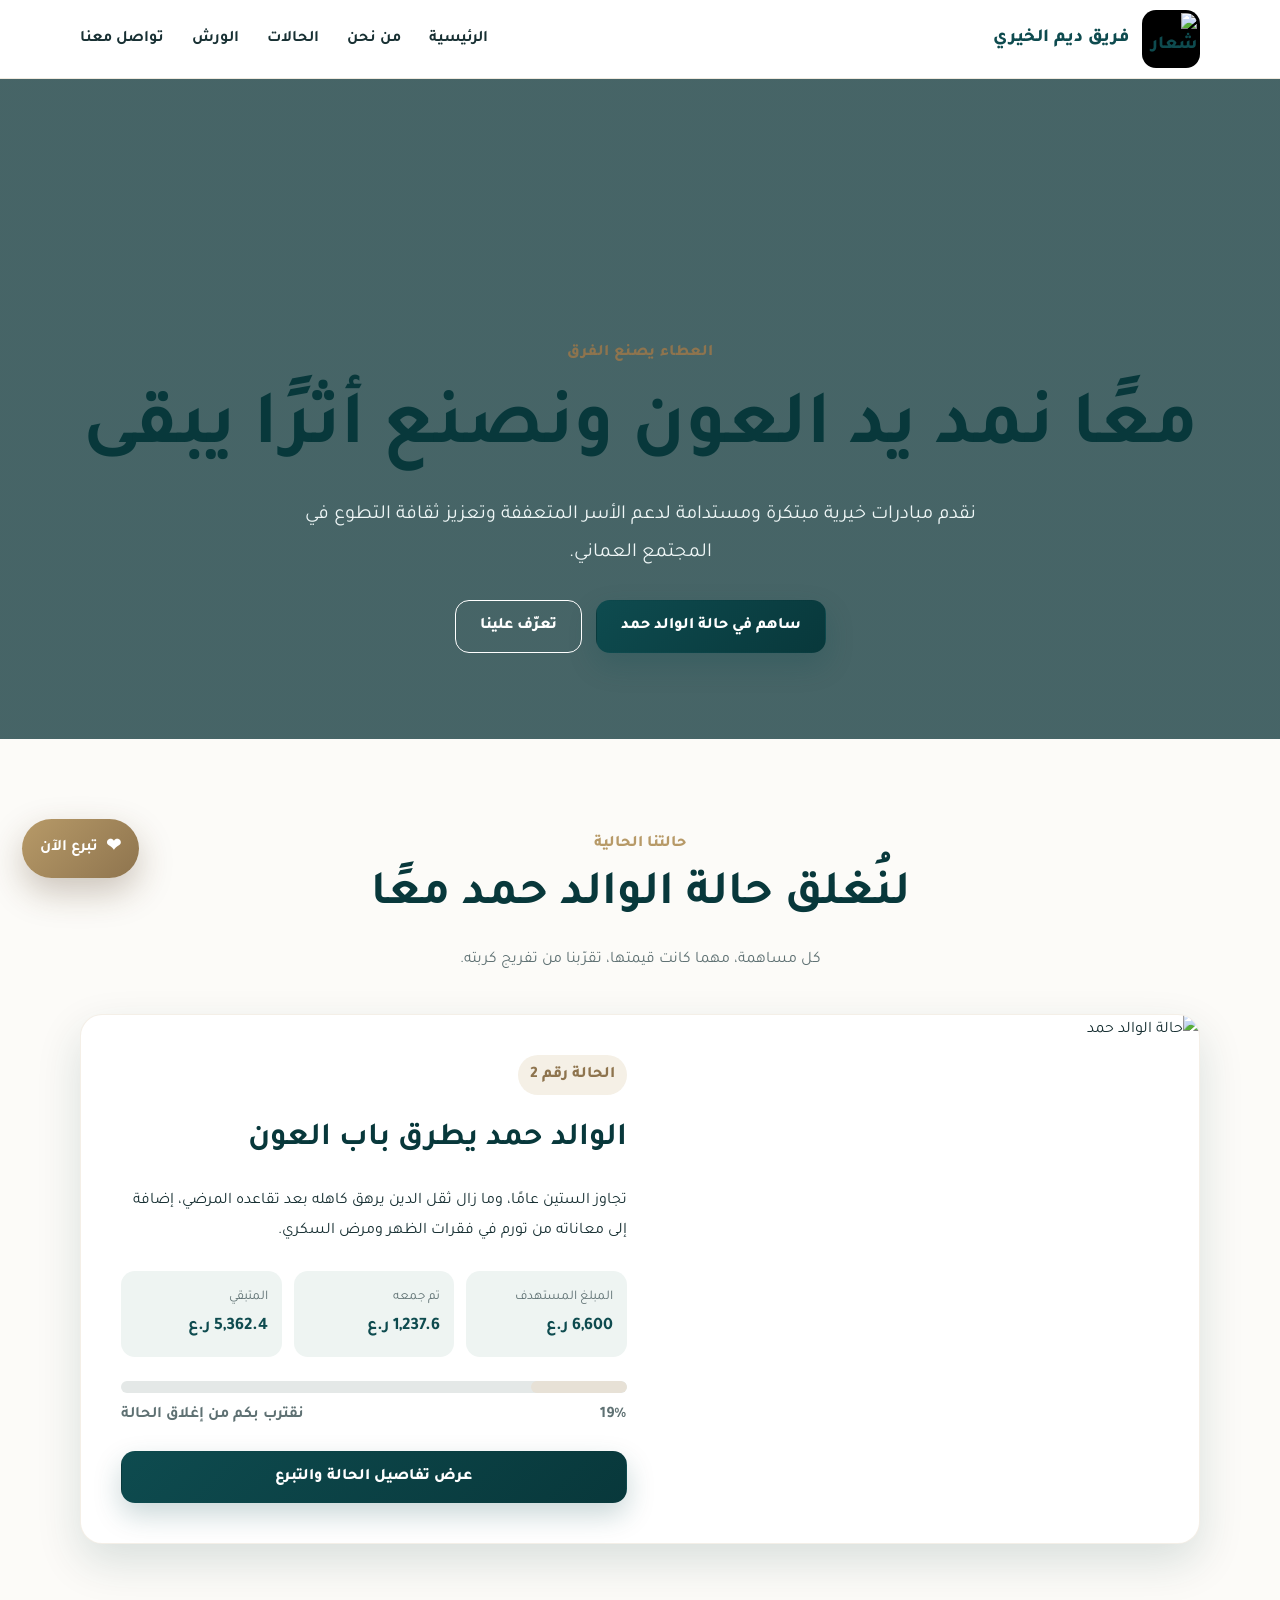
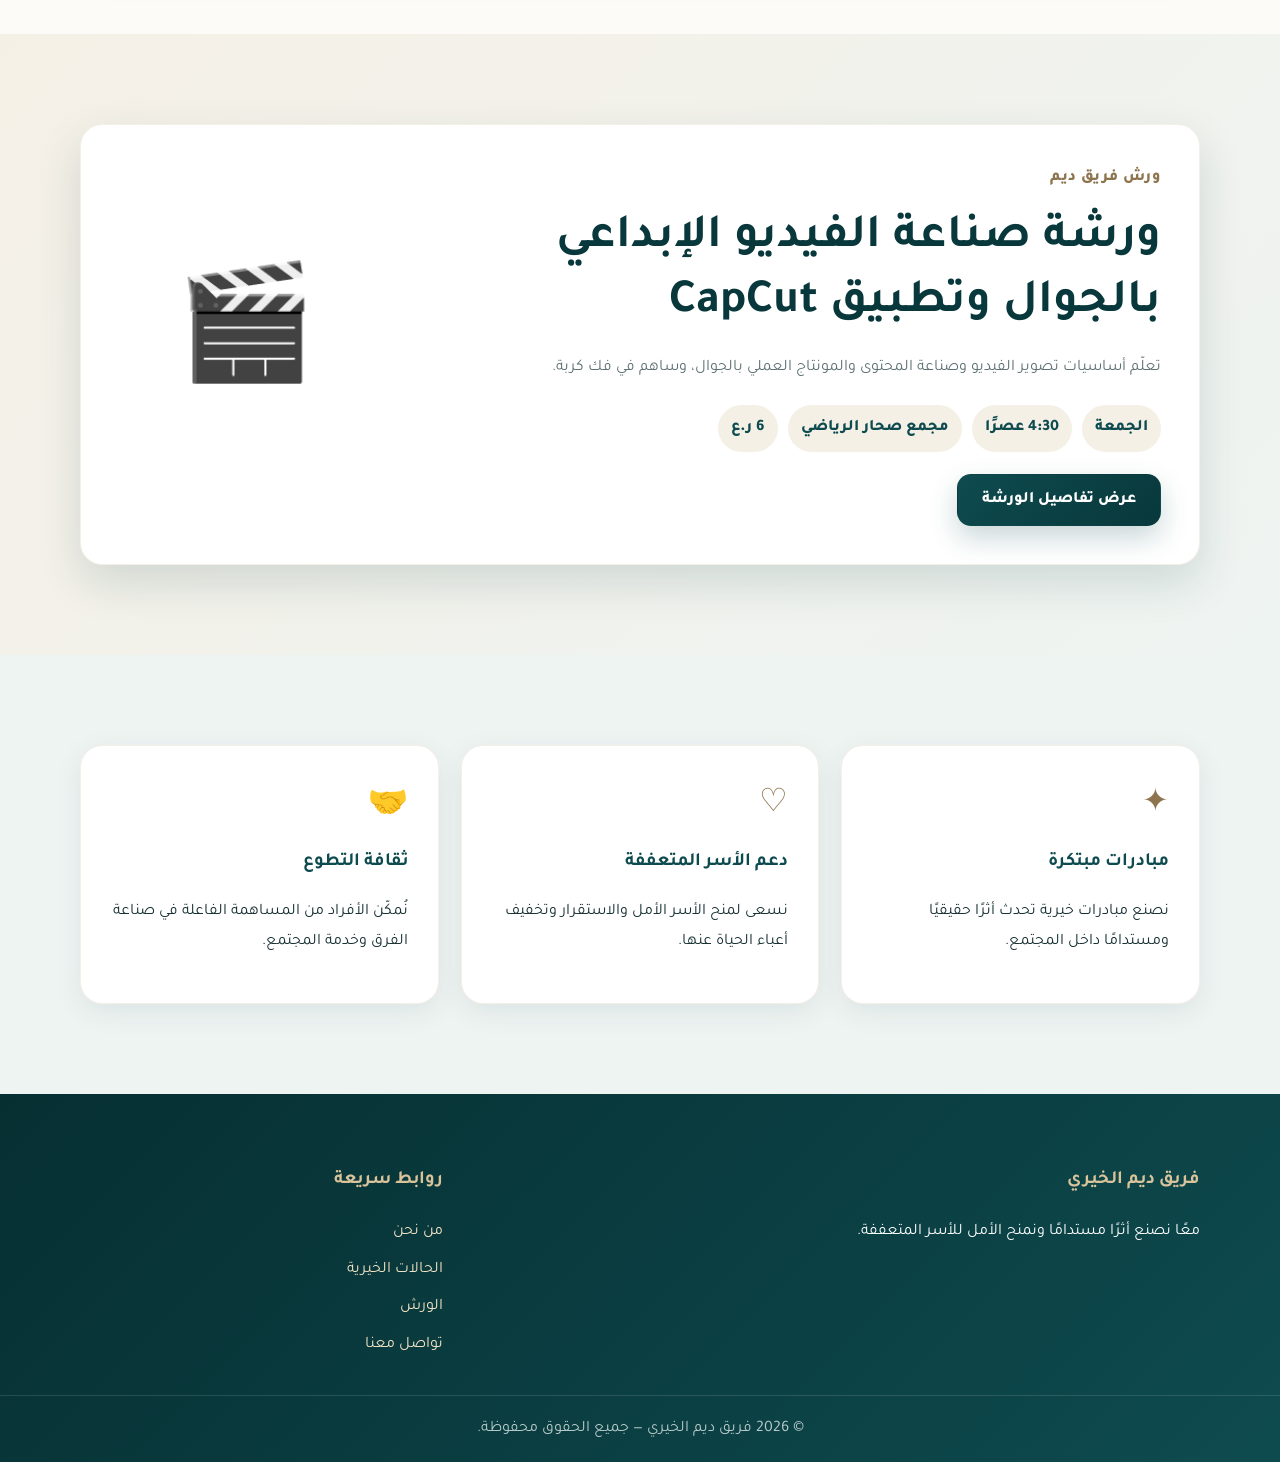
==== index.html @ 93487f6f "Add files via upload" ====
<!DOCTYPE html>
<html lang="ar" dir="rtl">
<head>
  <title>فريق ديم الخيري | الرئيسية</title>

<meta charset="UTF-8">
<meta name="viewport" content="width=device-width, initial-scale=1.0, viewport-fit=cover">
<meta name="description" content="الموقع الرسمي لفريق ديم الخيري">
<link rel="preconnect" href="https://fonts.googleapis.com">
<link rel="preconnect" href="https://fonts.gstatic.com" crossorigin>
<link href="https://fonts.googleapis.com/css2?family=Tajawal:wght@400;500;700;800&display=swap" rel="stylesheet">
<link rel="stylesheet" href="style.css">

</head>
<body>

<header class="site-header">
  <div class="container nav-wrap">
    <a class="brand" href="index.html" aria-label="الصفحة الرئيسية">
      <img src="images/logo.png" alt="شعار فريق ديم الخيري">
      <span>فريق ديم الخيري</span>
    </a>
    <button class="menu-toggle" aria-label="فتح القائمة" aria-expanded="false">☰</button>
    <nav class="main-nav">
      <a href="index.html">الرئيسية</a>
      <a href="about.html">من نحن</a>
      <a href="cases.html">الحالات</a>
      <a href="workshops.html">الورش</a>
      <a href="contact.html">تواصل معنا</a>
    </nav>
  </div>
</header>

<main>
  <section class="hero">
    <div class="hero-overlay"></div>
    <div class="container hero-content">
      <span class="eyebrow">العطاء يصنع الفرق</span>
      <h1>معًا نمد يد العون ونصنع أثرًا يبقى</h1>
      <p>نقدم مبادرات خيرية مبتكرة ومستدامة لدعم الأسر المتعففة وتعزيز ثقافة التطوع في المجتمع العماني.</p>
      <div class="hero-actions">
        <a class="btn btn-primary" href="cases.html">ساهم في حالة الوالد حمد</a>
        <a class="btn btn-outline" href="about.html">تعرّف علينا</a>
      </div>
    </div>
  </section>

  <section class="section">
    <div class="container">
      <div class="section-heading">
        <span>حالتنا الحالية</span>
        <h2>لنُغلق حالة الوالد حمد معًا</h2>
        <p>كل مساهمة، مهما كانت قيمتها، تقرّبنا من تفريج كربته.</p>
      </div>

      <article class="featured-case">
        <div class="case-image">
          <img src="images/hamad-case.jpeg" alt="حالة الوالد حمد">
        </div>
        <div class="case-content">
          <span class="case-number">الحالة رقم 2</span>
          <h3>الوالد حمد يطرق باب العون</h3>
          <p>تجاوز الستين عامًا، وما زال ثقل الدين يرهق كاهله بعد تقاعده المرضي، إضافة إلى معاناته من تورم في فقرات الظهر ومرض السكري.</p>

          <div class="amount-row">
            <div><small>المبلغ المستهدف</small><strong>6,600 ر.ع</strong></div>
            <div><small>تم جمعه</small><strong>1,237.6 ر.ع</strong></div>
            <div><small>المتبقي</small><strong>5,362.4 ر.ع</strong></div>
          </div>

          <div class="progress" aria-label="نسبة جمع التبرعات 19%">
            <div class="progress-bar" style="width:19%"></div>
          </div>
          <div class="progress-label"><span>19%</span><span>نقترب بكم من إغلاق الحالة</span></div>

          <a class="btn btn-primary btn-block" href="cases.html">عرض تفاصيل الحالة والتبرع</a>
        </div>
      </article>
    </div>
  </section>


  <section class="section workshop-highlight">
    <div class="container workshop-banner">
      <div class="workshop-copy">
        <span class="section-tag">ورش فريق ديم</span>
        <h2>ورشة صناعة الفيديو الإبداعي بالجوال وتطبيق CapCut</h2>
        <p>تعلّم أساسيات تصوير الفيديو وصناعة المحتوى والمونتاج العملي بالجوال، وساهم في فك كربة.</p>
        <div class="workshop-meta">
          <span>الجمعة</span>
          <span>4:30 عصرًا</span>
          <span>مجمع صحار الرياضي</span>
          <span>6 ر.ع</span>
        </div>
        <a class="btn btn-primary" href="workshops.html">عرض تفاصيل الورشة</a>
      </div>
      <div class="workshop-visual" aria-hidden="true">🎬</div>
    </div>
  </section>

  <section class="section soft-bg">
    <div class="container cards-grid">
      <div class="info-card">
        <span class="icon">✦</span>
        <h3>مبادرات مبتكرة</h3>
        <p>نصنع مبادرات خيرية تحدث أثرًا حقيقيًا ومستدامًا داخل المجتمع.</p>
      </div>
      <div class="info-card">
        <span class="icon">♡</span>
        <h3>دعم الأسر المتعففة</h3>
        <p>نسعى لمنح الأسر الأمل والاستقرار وتخفيف أعباء الحياة عنها.</p>
      </div>
      <div class="info-card">
        <span class="icon">🤝</span>
        <h3>ثقافة التطوع</h3>
        <p>نُمكّن الأفراد من المساهمة الفاعلة في صناعة الفرق وخدمة المجتمع.</p>
      </div>
    </div>
  </section>
</main>

<footer class="site-footer">
  <div class="container footer-grid">
    <div>
      <h3>فريق ديم الخيري</h3>
      <p>معًا نصنع أثرًا مستدامًا ونمنح الأمل للأسر المتعففة.</p>
    </div>
    <div>
      <h3>روابط سريعة</h3>
      <a href="about.html">من نحن</a>
      <a href="cases.html">الحالات الخيرية</a>
      <a href="workshops.html">الورش</a>
      <a href="contact.html">تواصل معنا</a>
    </div>
  </div>
  <p class="copyright">© <span id="year"></span> فريق ديم الخيري — جميع الحقوق محفوظة.</p>
</footer>
<script src="script.js"></script>


<a class="floating-donate" href="https://api.daralatta.org/projects/wtx20zhuc61g7k7p7w4qev3d/share" target="_blank" rel="noopener noreferrer" aria-label="تبرع الآن">
  <span>❤</span>
  <strong>تبرع الآن</strong>
</a>

</body>
</html>
---- style.css ----
:root{
  --primary:#0E4B4F;
  --primary-dark:#08383B;
  --gold:#B79A68;
  --gold-dark:#8E744E;
  --cream:#F5F0E6;
  --soft:#EEF4F2;
  --text:#183033;
  --muted:#5F7173;
  --white:#ffffff;
  --shadow:0 18px 45px rgba(8,56,59,.14);
  --radius:22px;
}
*{box-sizing:border-box}
html{scroll-behavior:smooth}
body{
  margin:0;
  font-family:"Tajawal",sans-serif;
  background:var(--white);
  color:var(--text);
  line-height:1.9;
}
img{max-width:100%;display:block}
a{text-decoration:none;color:inherit}
.container{width:min(1120px,92%);margin:auto}
.site-header{
  position:sticky;top:0;z-index:50;
  background:rgba(255,255,255,.96);
  backdrop-filter:blur(12px);
  border-bottom:1px solid rgba(13,77,82,.08);
}
.nav-wrap{min-height:78px;display:flex;align-items:center;justify-content:space-between;gap:24px}
.brand{display:flex;align-items:center;gap:12px;font-weight:800;color:var(--primary);font-size:1.15rem}
.brand img{width:58px;height:58px;object-fit:contain;background:#000;border-radius:10px}
.main-nav{display:flex;gap:28px;align-items:center}
.main-nav a{font-weight:700;position:relative}
.main-nav a:after{content:"";position:absolute;right:0;bottom:-8px;width:0;height:2px;background:var(--gold);transition:.25s}
.main-nav a:hover:after{width:100%}
.menu-toggle{display:none;border:0;background:none;font-size:1.7rem;color:var(--primary)}
.hero{
  min-height:660px;
  display:grid;place-items:center;
  position:relative;
  background:
    linear-gradient(rgba(7,48,52,.74),rgba(7,48,52,.74)),
    url("images/hamad-case.jpeg") center/cover;
  color:white;
}
.hero-content{position:relative;z-index:2;max-width:780px;text-align:center}
.eyebrow,.section-tag{
  display:inline-block;
  color:var(--gold);
  font-weight:800;
  letter-spacing:.4px;
  margin-bottom:8px
}
.hero h1,.page-hero h1{font-size:clamp(2.2rem,6vw,4.8rem);line-height:1.25;margin:8px 0 16px}
.hero p{font-size:1.25rem;max-width:720px;margin:0 auto 28px;color:#eef6f6}
.hero-actions{display:flex;justify-content:center;gap:14px;flex-wrap:wrap}
.btn{
  display:inline-flex;align-items:center;justify-content:center;
  min-height:52px;padding:10px 24px;border-radius:14px;
  font-weight:800;transition:.25s;border:1px solid transparent
}
.btn-primary{background:var(--gold);color:white}
.btn-primary:hover{transform:translateY(-2px);filter:brightness(.96)}
.btn-outline{border-color:white;color:white}
.btn-outline:hover{background:white;color:var(--primary)}
.btn-block{width:100%}
.section{padding:90px 0}
.soft-bg{background:var(--soft)}
.section-heading{text-align:center;max-width:720px;margin:0 auto 38px}
.section-heading span{color:var(--gold);font-weight:800}
.section-heading h2,.text-panel h2{font-size:clamp(1.8rem,4vw,3rem);line-height:1.35;margin:5px 0 12px;color:var(--primary)}
.section-heading p,.text-panel p{color:var(--muted)}
.featured-case{
  display:grid;grid-template-columns:1fr 1.1fr;
  border-radius:var(--radius);overflow:hidden;background:white;box-shadow:var(--shadow)
}
.case-image img{width:100%;height:100%;object-fit:cover}
.case-content{padding:40px}
.case-number{display:inline-block;background:var(--cream);color:var(--gold);padding:5px 12px;border-radius:999px;font-weight:800}
.case-content h3,.case-story h2{font-size:2rem;color:var(--primary);margin:14px 0 8px}
.amount-row{display:grid;grid-template-columns:repeat(3,1fr);gap:12px;margin:24px 0}
.amount-row div{background:var(--soft);padding:14px;border-radius:14px}
.amount-row small{display:block;color:var(--muted)}
.amount-row strong{display:block;color:var(--primary);font-size:1.1rem}
.progress{height:12px;background:#e4e8e7;border-radius:999px;overflow:hidden}
.progress.large{height:16px;margin-top:20px}
.progress-bar{height:100%;background:linear-gradient(90deg,var(--gold),#c4a87d);border-radius:999px}
.progress-label{display:flex;justify-content:space-between;color:var(--muted);font-weight:700;margin:7px 0 20px}
.cards-grid{display:grid;grid-template-columns:repeat(3,1fr);gap:22px}
.info-card,.contact-card{
  background:white;border-radius:var(--radius);padding:30px;box-shadow:0 8px 28px rgba(10,54,58,.08)
}
.info-card .icon,.contact-card>span{font-size:2rem}
.info-card h3,.contact-card h3{color:var(--primary);margin:8px 0}
.page-hero{
  background:linear-gradient(135deg,var(--primary),var(--primary-dark));
  color:white;text-align:center;padding:95px 0
}
.page-hero p{max-width:700px;margin:auto;color:#dcebea}
.two-columns{display:grid;grid-template-columns:1fr 1fr;gap:50px;align-items:center}
.reverse .text-panel{order:2}
.reverse .visual-panel{order:1}
.visual-panel img{border-radius:var(--radius);box-shadow:var(--shadow)}
.case-details{display:grid;grid-template-columns:1.45fr .8fr;gap:34px;align-items:start}
.case-story,.donation-card{background:white;border-radius:var(--radius);padding:34px;box-shadow:var(--shadow)}
.case-story p{color:var(--muted);font-size:1.08rem}
blockquote{margin:26px 0 0;padding:18px 22px;border-right:4px solid var(--gold);background:var(--cream);font-weight:800;color:var(--primary)}
.donation-card{position:sticky;top:105px}
.donation-card h3{margin-top:0;color:var(--primary);font-size:1.5rem}
.donation-stat{display:flex;justify-content:space-between;gap:15px;padding:12px 0;border-bottom:1px solid #edf0ef}
.donation-stat span{color:var(--muted)}
.donation-stat strong{color:var(--primary)}
.note{font-size:.85rem;color:var(--muted);line-height:1.6}
.contact-grid{display:grid;grid-template-columns:repeat(2,minmax(0,1fr));gap:22px;max-width:820px}
.contact-card{text-align:center}
.contact-card a{color:var(--gold);font-weight:800}
.notice-box{margin-top:34px;background:var(--cream);padding:28px;border-radius:var(--radius);text-align:center}
.site-footer{background:#082f33;color:#dce8e8;padding:50px 0 18px}
.footer-grid{display:grid;grid-template-columns:2fr 1fr;gap:30px}
.footer-grid h3{color:white}
.footer-grid a{display:block;margin:7px 0}
.copyright{text-align:center;border-top:1px solid rgba(255,255,255,.12);margin:28px 0 0;padding-top:18px;color:#b9caca}
@media(max-width:800px){
  .menu-toggle{display:block}
  .main-nav{
    display:none;position:absolute;top:78px;right:4%;left:4%;background:white;
    padding:18px;border-radius:16px;box-shadow:var(--shadow);flex-direction:column;align-items:stretch
  }
  .main-nav.open{display:flex}
  .featured-case,.two-columns,.case-details,.footer-grid{grid-template-columns:1fr}
  .reverse .text-panel,.reverse .visual-panel{order:initial}
  .cards-grid,.contact-grid{grid-template-columns:1fr}
  .amount-row{grid-template-columns:1fr}
  .hero{min-height:580px}
  .section{padding:65px 0}
  .donation-card{position:static}
}


/* Workshop sections */
.workshop-highlight{background:linear-gradient(135deg,#f7f3ea,#eef5f3)}
.workshop-banner{
  display:grid;grid-template-columns:1.5fr .5fr;align-items:center;gap:28px;
  background:white;padding:38px;border-radius:var(--radius);box-shadow:var(--shadow)
}
.workshop-copy h2{font-size:clamp(1.8rem,4vw,3rem);line-height:1.35;color:var(--primary);margin:6px 0 12px}
.workshop-copy p{color:var(--muted)}
.workshop-meta{display:flex;flex-wrap:wrap;gap:10px;margin:22px 0}
.workshop-meta span{background:var(--cream);color:var(--primary);padding:8px 13px;border-radius:999px;font-weight:800}
.workshop-visual{font-size:7rem;text-align:center}
.workshop-card{
  background:white;border-radius:var(--radius);padding:38px;box-shadow:var(--shadow)
}
.workshop-card-head{display:grid;grid-template-columns:auto 1fr;gap:22px;align-items:start}
.workshop-icon{font-size:4rem;background:var(--cream);width:100px;height:100px;display:grid;place-items:center;border-radius:24px}
.workshop-card h2{font-size:clamp(1.8rem,4vw,3rem);line-height:1.35;color:var(--primary);margin:12px 0}
.workshop-card-head p{color:var(--muted)}
.workshop-details-grid{display:grid;grid-template-columns:repeat(3,1fr);gap:16px;margin:30px 0}
.workshop-detail{display:flex;gap:12px;align-items:center;background:var(--soft);padding:16px;border-radius:16px}
.workshop-detail>span{font-size:1.6rem}
.workshop-detail small{display:block;color:var(--muted)}
.workshop-detail strong{display:block;color:var(--primary)}
.workshop-sections{display:grid;grid-template-columns:1fr 1fr;gap:20px}
.workshop-section{background:var(--soft);padding:24px;border-radius:18px}
.workshop-section h3{margin-top:0;color:var(--primary)}
.workshop-list{margin:0;padding-right:22px}
.workshop-list li{margin:8px 0}
.benefit-box{background:var(--cream)}
.charity-note{font-weight:800;color:var(--primary)}
.workshop-register{margin-top:26px;font-size:1.05rem}

@media(max-width:800px){
  body{font-size:15px}
  .container{width:min(94%,680px)}
  .site-header{position:sticky}
  .nav-wrap{min-height:68px}
  .brand span{font-size:.98rem}
  .brand img{width:48px;height:48px}
  .main-nav{
    top:68px;right:3%;left:3%;gap:4px;padding:12px
  }
  .main-nav a{
    padding:12px 14px;border-radius:10px;background:#f7f8f6
  }
  .hero{
    min-height:calc(100vh - 68px);
    background-position:center;
    padding:50px 0
  }
  .hero h1,.page-hero h1{font-size:2.2rem}
  .hero p{font-size:1.05rem}
  .hero-actions{flex-direction:column}
  .hero-actions .btn{width:100%}
  .featured-case{border-radius:18px}
  .case-image{max-height:340px}
  .case-content,.case-story,.donation-card,.workshop-card{padding:22px}
  .amount-row{gap:9px}
  .cards-grid,.contact-grid{gap:14px}
  .info-card,.contact-card{padding:22px}
  .two-columns{gap:24px}
  .page-hero{padding:70px 0}
  .workshop-banner{grid-template-columns:1fr;padding:24px}
  .workshop-visual{font-size:5rem;order:-1}
  .workshop-meta{gap:8px}
  .workshop-meta span{width:calc(50% - 4px);text-align:center}
  .workshop-card-head{grid-template-columns:1fr;text-align:center}
  .workshop-icon{margin:auto}
  .workshop-details-grid{grid-template-columns:1fr}
  .workshop-sections{grid-template-columns:1fr}
  .workshop-detail{align-items:flex-start}
  .footer-grid{gap:18px}
}

@media(max-width:480px){
  .container{width:92%}
  .brand span{display:none}
  .hero h1,.page-hero h1{font-size:1.9rem}
  .section{padding:52px 0}
  .section-heading h2,.text-panel h2,.workshop-copy h2,.workshop-card h2{font-size:1.65rem}
  .btn{min-height:50px;padding:10px 16px}
  .workshop-meta span{width:100%}
  .case-content h3,.case-story h2{font-size:1.55rem}
  .contact-grid{grid-template-columns:1fr}
}

/* ===== تحسين شامل لعرض الموقع في متصفح الهاتف ===== */
html, body {
  width: 100%;
  max-width: 100%;
  overflow-x: hidden;
}

body {
  -webkit-text-size-adjust: 100%;
  text-size-adjust: 100%;
}

img, video, iframe, svg {
  max-width: 100%;
  height: auto;
}

.container {
  width: min(1120px, calc(100% - 32px));
  max-width: 100%;
}

.main-nav,
.featured-case,
.two-columns,
.case-details,
.cards-grid,
.contact-grid,
.workshop-banner,
.workshop-card,
.workshop-details-grid,
.workshop-sections,
.amount-row {
  min-width: 0;
}

.case-content,
.case-story,
.donation-card,
.text-panel,
.visual-panel,
.workshop-copy,
.workshop-card-head > div {
  min-width: 0;
  overflow-wrap: anywhere;
}

.btn {
  max-width: 100%;
  white-space: normal;
  text-align: center;
}

@media (max-width: 768px) {
  .container {
    width: calc(100% - 24px);
  }

  .site-header {
    width: 100%;
  }

  .nav-wrap {
    min-height: 64px;
    gap: 10px;
  }

  .brand {
    min-width: 0;
  }

  .brand img {
    width: 44px;
    height: 44px;
    flex: 0 0 44px;
  }

  .brand span {
    font-size: .95rem;
    white-space: nowrap;
    overflow: hidden;
    text-overflow: ellipsis;
  }

  .menu-toggle {
    display: block;
    flex: 0 0 auto;
    padding: 8px 10px;
    cursor: pointer;
  }

  .main-nav {
    display: none;
    position: fixed;
    top: 64px;
    right: 12px;
    left: 12px;
    width: auto;
    max-height: calc(100vh - 80px);
    overflow-y: auto;
    background: #fff;
    padding: 12px;
    border-radius: 16px;
    box-shadow: var(--shadow);
    z-index: 100;
  }

  .main-nav.open {
    display: flex;
  }

  .main-nav a {
    display: block;
    width: 100%;
    padding: 13px 14px;
  }

  .hero {
    min-height: auto;
    padding: 72px 0 56px;
    background-position: center;
  }

  .hero-content {
    width: 100%;
  }

  .hero h1,
  .page-hero h1 {
    font-size: clamp(1.85rem, 8vw, 2.5rem);
    line-height: 1.35;
  }

  .hero p,
  .page-hero p {
    font-size: 1rem;
    line-height: 1.9;
  }

  .hero-actions {
    display: grid;
    grid-template-columns: 1fr;
    width: 100%;
  }

  .hero-actions .btn {
    width: 100%;
  }

  .section {
    padding: 54px 0;
  }

  .page-hero {
    padding: 62px 0;
  }

  .featured-case,
  .two-columns,
  .case-details,
  .cards-grid,
  .contact-grid,
  .workshop-banner,
  .workshop-details-grid,
  .workshop-sections {
    display: grid;
    grid-template-columns: 1fr;
  }

  .case-image {
    height: auto;
  }

  .case-image img {
    width: 100%;
    height: auto;
    max-height: none;
    object-fit: contain;
  }

  .case-content,
  .case-story,
  .donation-card,
  .workshop-card,
  .info-card,
  .contact-card {
    padding: 20px;
  }

  .amount-row {
    display: grid;
    grid-template-columns: 1fr;
  }

  .amount-row div,
  .donation-stat {
    width: 100%;
  }

  .donation-stat {
    align-items: flex-start;
    flex-wrap: wrap;
  }

  .donation-stat strong {
    width: 100%;
  }

  .visual-panel img {
    width: 100%;
  }

  .reverse .text-panel,
  .reverse .visual-panel {
    order: initial;
  }

  .workshop-banner {
    padding: 20px;
  }

  .workshop-card-head {
    display: grid;
    grid-template-columns: 1fr;
    text-align: center;
  }

  .workshop-icon {
    margin-inline: auto;
  }

  .workshop-meta {
    display: grid;
    grid-template-columns: 1fr;
  }

  .workshop-meta span {
    width: 100%;
  }

  .workshop-detail {
    width: 100%;
  }

  .footer-grid {
    grid-template-columns: 1fr;
  }
}

@media (max-width: 420px) {
  .container {
    width: calc(100% - 20px);
  }

  .brand span {
    display: none;
  }

  .hero h1,
  .page-hero h1 {
    font-size: 1.75rem;
  }

  .section-heading h2,
  .text-panel h2,
  .workshop-copy h2,
  .workshop-card h2,
  .case-content h3,
  .case-story h2 {
    font-size: 1.5rem;
  }

  .btn {
    width: 100%;
    padding-inline: 14px;
  }

  .case-content,
  .case-story,
  .donation-card,
  .workshop-card,
  .info-card,
  .contact-card {
    padding: 17px;
    border-radius: 16px;
  }

  .workshop-visual {
    font-size: 4rem;
  }
}


/* ===== الهوية البصرية الجديدة المستوحاة من شعار ديم ===== */
body{background:#FCFBF8;color:var(--text)}
.site-header{background:rgba(255,255,255,.96);border-bottom:1px solid rgba(183,154,104,.22);backdrop-filter:blur(12px)}
.brand img{object-fit:contain;background:#000;border-radius:14px;padding:3px}
.brand span,.main-nav a:hover,.main-nav a.active{color:var(--primary)}
.menu-toggle{color:var(--primary);border-color:rgba(14,75,79,.2);background:var(--cream)}
.btn-primary{background:linear-gradient(135deg,var(--primary),var(--primary-dark));color:#fff;box-shadow:0 12px 28px rgba(14,75,79,.22)}
.btn-primary:hover{transform:translateY(-2px);box-shadow:0 16px 34px rgba(14,75,79,.28)}
.btn-secondary{color:var(--primary);border-color:var(--gold);background:rgba(255,255,255,.9)}
.section-tag,.eyebrow,.case-number{color:var(--gold-dark)}
.hero::before{background:linear-gradient(90deg,rgba(8,56,59,.92),rgba(8,56,59,.58))}
.hero h1,.page-hero h1,.section-heading h2,.text-panel h2,.case-content h3,.case-story h2,.workshop-copy h2,.workshop-card h2{color:var(--primary-dark)}
.page-hero{background:linear-gradient(135deg,var(--primary-dark),var(--primary))}
.info-card,.contact-card,.featured-case,.case-story,.donation-card,.workshop-card,.workshop-banner{border:1px solid rgba(183,154,104,.16)}
.progress-bar{background:#E7E1D6}
.progress-fill{background:linear-gradient(90deg,var(--gold),var(--primary))}
.workshop-highlight{background:linear-gradient(135deg,var(--cream),var(--soft))}
.workshop-meta span,.workshop-icon,.workshop-section.benefit-box{background:var(--cream)}
.workshop-detail,.workshop-section{background:var(--soft)}
.site-footer{background:linear-gradient(135deg,#062F32,#0E4B4F);color:#fff}
.site-footer a{color:#F1E3C5}
.site-footer h3{color:#D9C39A}
.contact-card span,.info-card span{color:var(--gold-dark)}



/* ===== العداد التنازلي ===== */
.countdown-card{
  margin:28px 0;
  padding:26px;
  border-radius:22px;
  background:linear-gradient(135deg,var(--primary-dark),var(--primary));
  color:#fff;
  text-align:center;
  box-shadow:var(--shadow)
}
.countdown-card h3{margin:8px 0 20px;color:#fff;font-size:1.5rem}
.countdown-card .section-tag{color:#e7d5b5}
.countdown{
  display:grid;
  grid-template-columns:repeat(4,1fr);
  gap:12px
}
.countdown div{
  background:rgba(255,255,255,.1);
  border:1px solid rgba(255,255,255,.16);
  border-radius:16px;
  padding:16px 8px
}
.countdown strong{display:block;font-size:2rem;line-height:1;color:#fff}
.countdown span{display:block;margin-top:8px;color:#e9eeee;font-size:.9rem}
.countdown-status{margin:18px 0 0;color:#f1e3c5}

/* ===== زر التبرع العائم ===== */
.floating-donate{
  position:fixed;
  left:22px;
  bottom:22px;
  z-index:999;
  display:flex;
  align-items:center;
  gap:8px;
  padding:13px 18px;
  border-radius:999px;
  background:linear-gradient(135deg,var(--gold),var(--gold-dark));
  color:#fff;
  box-shadow:0 14px 35px rgba(80,55,25,.28);
  text-decoration:none;
  font-weight:800;
  transition:.25s ease
}
.floating-donate:hover{transform:translateY(-3px) scale(1.02)}
.floating-donate span{font-size:1.1rem}

/* ===== صفحة من نحن الجديدة ===== */
.about-intro-grid{
  display:grid;
  grid-template-columns:1.4fr .6fr;
  gap:28px;
  align-items:center
}
.about-intro-copy h2{font-size:clamp(2rem,4vw,3.3rem);color:var(--primary-dark);line-height:1.35}
.about-intro-copy p{color:var(--muted);line-height:2}
.about-quote{
  background:linear-gradient(145deg,var(--cream),#fff);
  border:1px solid rgba(183,154,104,.2);
  border-radius:24px;
  padding:32px;
  box-shadow:var(--shadow)
}
.about-quote span{font-size:4rem;line-height:.6;color:var(--gold)}
.about-quote p{font-size:1.35rem;font-weight:800;color:var(--primary);line-height:1.8}
.vision-mission-grid{display:grid;grid-template-columns:repeat(2,1fr);gap:22px}
.identity-card{
  background:#fff;
  border:1px solid rgba(183,154,104,.18);
  border-radius:24px;
  padding:30px;
  box-shadow:var(--shadow)
}
.identity-icon{
  width:54px;height:54px;border-radius:16px;
  display:grid;place-items:center;
  background:var(--cream);
  color:var(--gold-dark);
  font-size:1.5rem;
  margin-bottom:16px
}
.identity-card h2{color:var(--primary-dark);font-size:1.65rem}
.identity-card p{color:var(--muted);line-height:2}
.values-grid{display:grid;grid-template-columns:repeat(4,1fr);gap:18px}
.value-card{
  background:#fff;
  border:1px solid rgba(183,154,104,.16);
  border-radius:20px;
  padding:24px;
  text-align:center;
  box-shadow:0 12px 30px rgba(8,56,59,.08)
}
.value-card span{font-size:2rem}
.value-card h3{color:var(--primary);margin:12px 0 8px}
.value-card p{color:var(--muted);line-height:1.8;font-size:.95rem}
.about-cta-box{
  display:flex;
  justify-content:space-between;
  align-items:center;
  gap:24px;
  background:linear-gradient(135deg,var(--cream),var(--soft));
  border-radius:26px;
  padding:34px
}
.about-cta-box h2{color:var(--primary-dark);margin:8px 0}
.about-cta-box p{color:var(--muted)}

@media(max-width:768px){
  .countdown{grid-template-columns:repeat(2,1fr)}
  .floating-donate{
    left:12px;
    right:12px;
    bottom:12px;
    justify-content:center;
    width:auto
  }
  body{padding-bottom:78px}
  .about-intro-grid,
  .vision-mission-grid,
  .values-grid{grid-template-columns:1fr}
  .about-cta-box{flex-direction:column;align-items:stretch;text-align:center}
  .about-cta-box .btn{width:100%}
}

.case-updates{margin-top:54px}
.updates-timeline{display:grid;gap:18px;max-width:850px;margin:auto}
.update-item{position:relative;background:#fff;border:1px solid rgba(183,154,104,.18);border-radius:20px;padding:24px 28px;box-shadow:0 10px 30px rgba(8,56,59,.08)}
.update-item:before{content:"";position:absolute;right:-7px;top:30px;width:14px;height:14px;border-radius:50%;background:var(--gold)}
.update-date{color:var(--gold-dark);font-weight:800;font-size:.9rem}
.update-item h3{color:var(--primary);margin:6px 0}
.update-item p{color:var(--muted);margin:0}
.case-share-card{margin-top:45px;background:linear-gradient(135deg,var(--cream),var(--soft));border-radius:24px;padding:30px;display:flex;align-items:center;justify-content:space-between;gap:24px}
.case-share-card h2{color:var(--primary-dark);margin:5px 0}
.case-share-card p{color:var(--muted)}
.share-actions{display:flex;flex-wrap:wrap;gap:10px;justify-content:flex-end}
.share-btn{border:0;border-radius:12px;padding:12px 16px;font-family:inherit;font-weight:800;cursor:pointer;color:#fff}
.whatsapp-share{background:#1f9d55}
.instagram-share{background:linear-gradient(135deg,#833ab4,#fd1d1d,#fcb045)}
.native-share{background:var(--primary)}
.share-note{width:100%;font-size:.9rem;margin:8px 0 0}
@media(max-width:800px){.case-share-card{flex-direction:column;align-items:stretch}.share-actions{justify-content:stretch}.share-btn{width:100%;text-align:center}}
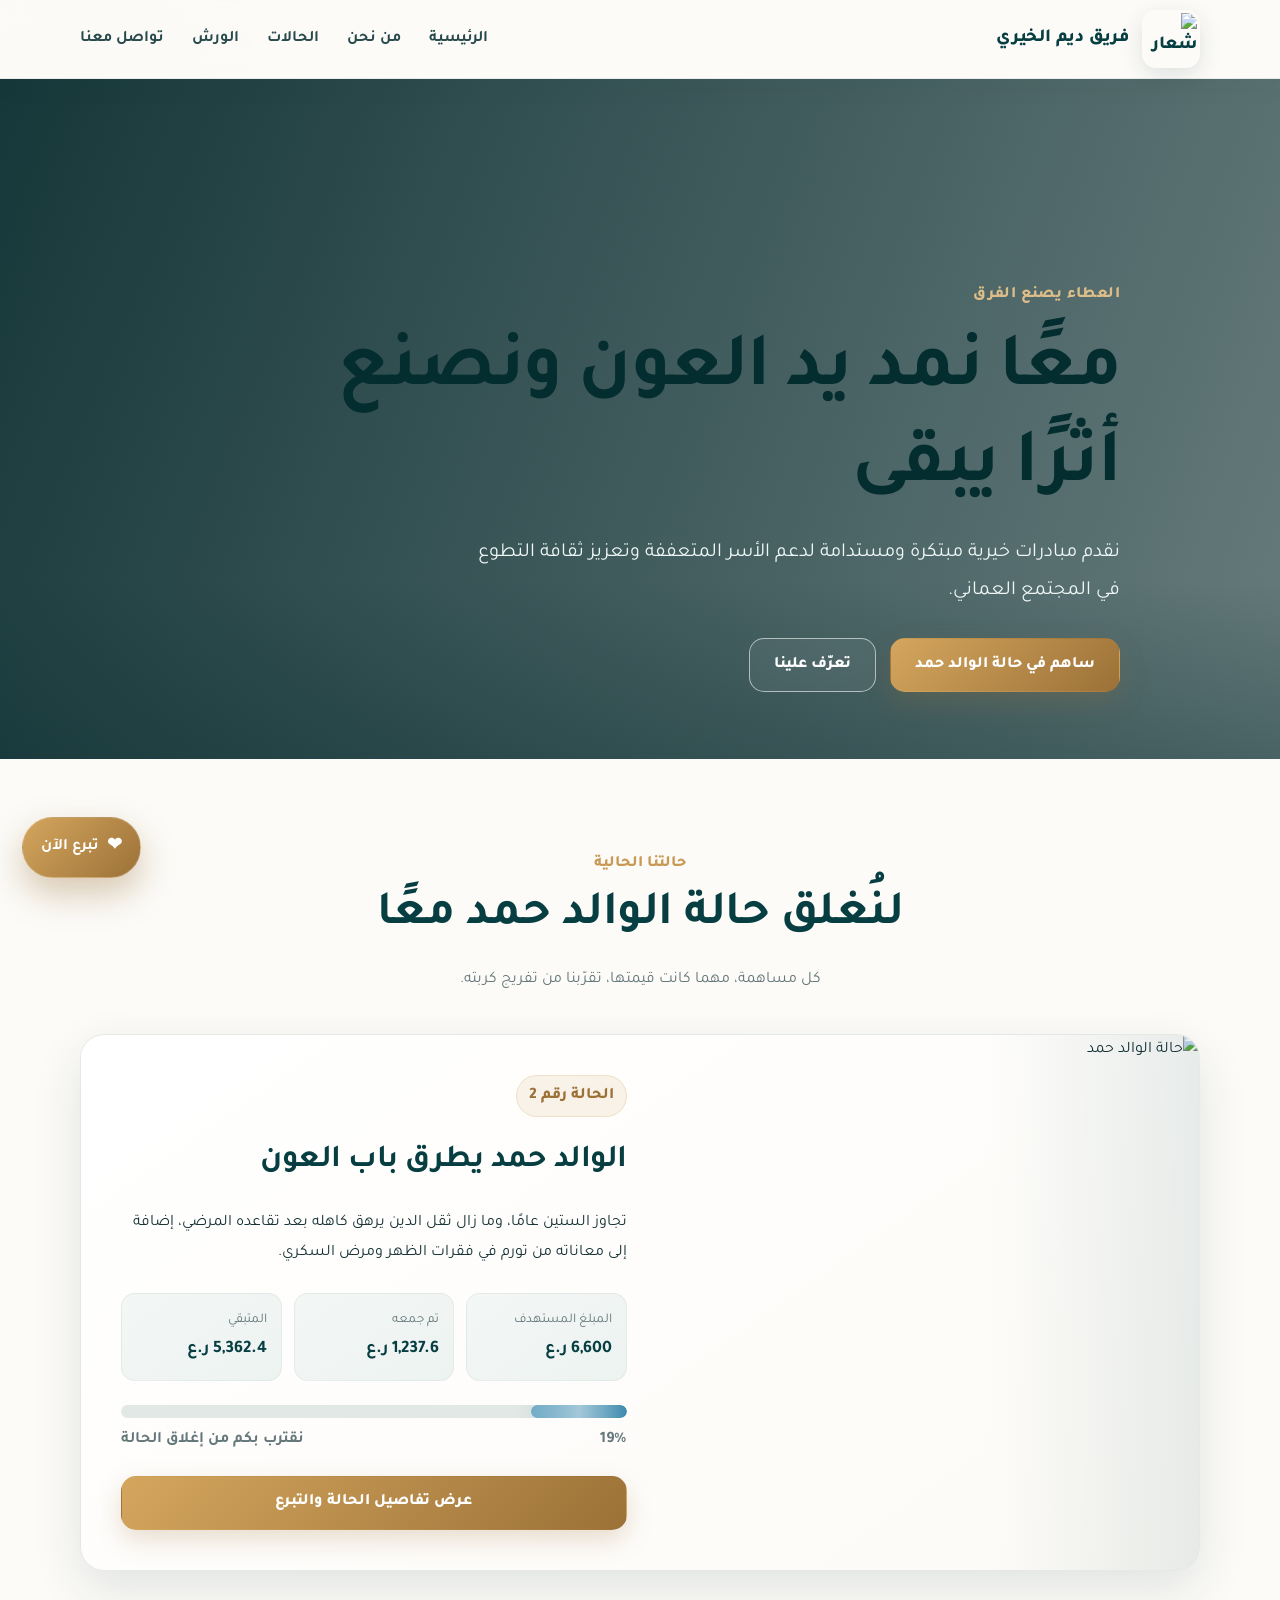
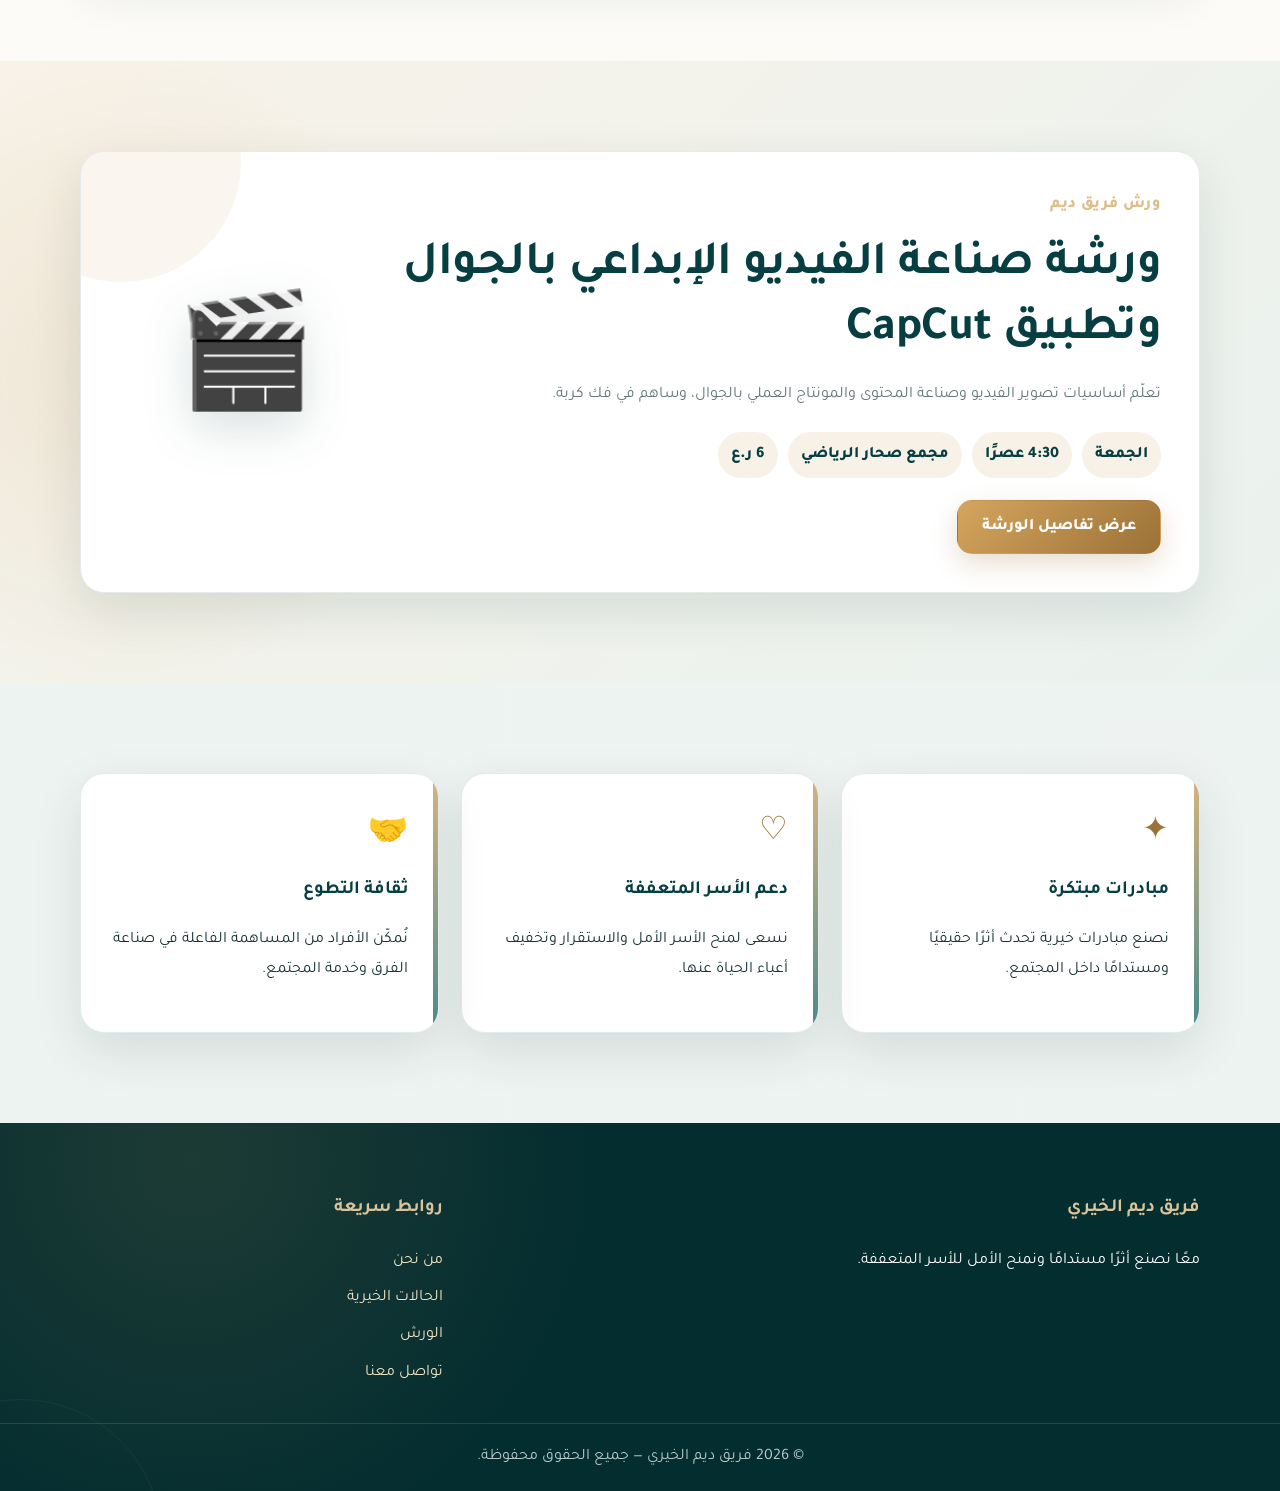
==== commit 02bf3d74: "Add files via upload" ====
--- a/index.html
+++ b/index.html
@@ -5,6 +5,7 @@
 
 <meta charset="UTF-8">
 <meta name="viewport" content="width=device-width, initial-scale=1.0, viewport-fit=cover">
+<meta name="theme-color" content="#073E42">
 <meta name="description" content="الموقع الرسمي لفريق ديم الخيري">
 <link rel="preconnect" href="https://fonts.googleapis.com">
 <link rel="preconnect" href="https://fonts.gstatic.com" crossorigin>
--- a/style.css
+++ b/style.css
@@ -687,3 +687,428 @@
 .native-share{background:var(--primary)}
 .share-note{width:100%;font-size:.9rem;margin:8px 0 0}
 @media(max-width:800px){.case-share-card{flex-direction:column;align-items:stretch}.share-actions{justify-content:stretch}.share-btn{width:100%;text-align:center}}
+
+
+/* =========================================================
+   الهوية الاحترافية الجديدة — Deem Signature 2026
+   ========================================================= */
+:root{
+  --primary:#073E42;
+  --primary-dark:#042D30;
+  --primary-light:#0D6265;
+  --gold:#C99A55;
+  --gold-dark:#9C7137;
+  --cream:#F7F1E7;
+  --soft:#EDF3F1;
+  --text:#173336;
+  --muted:#64777A;
+  --white:#FFFFFF;
+  --surface:#FFFFFF;
+  --border:rgba(7,62,66,.10);
+  --shadow:0 18px 50px rgba(4,45,48,.11);
+  --shadow-hover:0 24px 65px rgba(4,45,48,.17);
+  --radius:24px;
+}
+
+body{
+  background:
+    radial-gradient(circle at 8% 3%,rgba(201,154,85,.08),transparent 24rem),
+    #FCFBF8;
+  color:var(--text);
+}
+
+/* الرأس والقائمة */
+.site-header{
+  background:rgba(252,251,248,.90);
+  border-bottom:1px solid rgba(7,62,66,.08);
+  box-shadow:0 8px 30px rgba(4,45,48,.035);
+}
+.brand{
+  color:var(--primary);
+  letter-spacing:-.2px;
+}
+.brand img{
+  background:transparent;
+  border-radius:14px;
+  box-shadow:0 7px 22px rgba(4,45,48,.12);
+}
+.main-nav a{
+  color:#294A4D;
+  transition:color .25s ease;
+}
+.main-nav a:hover{
+  color:var(--primary);
+}
+.main-nav a:after{
+  height:3px;
+  border-radius:999px;
+  background:linear-gradient(90deg,var(--gold),#E0B978);
+}
+
+/* العناوين الرئيسية */
+.hero{
+  min-height:680px;
+  background:
+    linear-gradient(110deg,rgba(3,39,42,.92),rgba(3,39,42,.60)),
+    url("images/hamad-case.jpeg") center/cover;
+}
+.hero:after{
+  content:"";
+  position:absolute;
+  inset:auto 0 0;
+  height:180px;
+  background:linear-gradient(transparent,rgba(3,39,42,.30));
+  pointer-events:none;
+}
+.hero-content{
+  text-align:right;
+  margin-inline-start:auto;
+  margin-inline-end:0;
+}
+.hero h1{
+  max-width:830px;
+  letter-spacing:-1.5px;
+}
+.hero p{
+  margin-inline:0;
+  max-width:660px;
+}
+.hero-actions{
+  justify-content:flex-start;
+}
+.page-hero{
+  position:relative;
+  overflow:hidden;
+  background:
+    radial-gradient(circle at 15% 25%,rgba(201,154,85,.25),transparent 24rem),
+    linear-gradient(135deg,var(--primary-light),var(--primary-dark));
+}
+.page-hero:after{
+  content:"";
+  position:absolute;
+  width:300px;
+  height:300px;
+  border:1px solid rgba(255,255,255,.10);
+  border-radius:50%;
+  left:-90px;
+  bottom:-170px;
+}
+.eyebrow,.section-tag{
+  color:#DDBD88;
+}
+
+/* الأزرار */
+.btn{
+  min-height:54px;
+  border-radius:15px;
+  box-shadow:none;
+  transition:transform .25s ease,box-shadow .25s ease,filter .25s ease;
+}
+.btn-primary{
+  background:linear-gradient(135deg,#D4A65E,var(--gold-dark));
+  color:#fff;
+  box-shadow:0 10px 26px rgba(156,113,55,.23);
+}
+.btn-primary:hover{
+  transform:translateY(-3px);
+  filter:none;
+  box-shadow:0 15px 32px rgba(156,113,55,.32);
+}
+.btn-outline{
+  border-color:rgba(255,255,255,.58);
+  background:rgba(255,255,255,.06);
+  backdrop-filter:blur(8px);
+}
+
+/* البطاقات */
+.featured-case,
+.case-story,
+.donation-card,
+.info-card,
+.contact-card,
+.workshop-card,
+.identity-card,
+.value-card,
+.about-quote{
+  border:1px solid var(--border);
+  box-shadow:var(--shadow);
+}
+.featured-case,
+.workshop-card,
+.case-story,
+.donation-card{
+  background:linear-gradient(145deg,#fff,#FDFBF7);
+}
+.featured-case{
+  transition:transform .35s ease,box-shadow .35s ease;
+}
+.featured-case:hover{
+  transform:translateY(-5px);
+  box-shadow:var(--shadow-hover);
+}
+.case-image{
+  position:relative;
+  overflow:hidden;
+}
+.case-image:after{
+  content:"";
+  position:absolute;
+  inset:0;
+  background:linear-gradient(90deg,transparent 60%,rgba(7,62,66,.09));
+  pointer-events:none;
+}
+.case-image img{
+  transition:transform .7s ease;
+}
+.featured-case:hover .case-image img{
+  transform:scale(1.025);
+}
+.case-number{
+  background:rgba(201,154,85,.12);
+  border:1px solid rgba(201,154,85,.20);
+  color:var(--gold-dark);
+}
+
+/* أرقام الحالة */
+.amount-row div,
+.workshop-detail{
+  background:linear-gradient(145deg,#F3F7F5,#EDF3F1);
+  border:1px solid rgba(7,62,66,.055);
+}
+.amount-row strong,
+.donation-stat strong,
+.workshop-detail strong{
+  color:var(--primary);
+}
+.progress{
+  height:13px;
+  background:#E1E8E5;
+}
+.progress.large{
+  height:17px;
+}
+.progress-bar{
+  position:relative;
+  overflow:hidden;
+  background:linear-gradient(90deg,#72ACC7,#3D89AD);
+  box-shadow:0 0 18px rgba(61,137,173,.22);
+}
+.progress-bar:after{
+  content:"";
+  position:absolute;
+  inset:0;
+  background:linear-gradient(90deg,transparent,rgba(255,255,255,.45),transparent);
+  transform:translateX(-100%);
+  animation:deemProgressShine 3s ease-in-out infinite;
+}
+@keyframes deemProgressShine{
+  60%,100%{transform:translateX(100%)}
+}
+
+/* الأقسام */
+.section-heading h2,
+.text-panel h2,
+.case-content h3,
+.case-story h2,
+.workshop-copy h2,
+.workshop-card h2{
+  color:var(--primary);
+  letter-spacing:-.5px;
+}
+.soft-bg{
+  background:
+    linear-gradient(rgba(237,243,241,.96),rgba(237,243,241,.96)),
+    radial-gradient(circle at 90% 20%,rgba(201,154,85,.16),transparent 22rem);
+}
+.info-card,
+.contact-card,
+.value-card{
+  position:relative;
+  overflow:hidden;
+  transition:transform .3s ease,box-shadow .3s ease,border-color .3s ease;
+}
+.info-card:before,
+.contact-card:before,
+.value-card:before{
+  content:"";
+  position:absolute;
+  right:0;
+  top:0;
+  width:5px;
+  height:100%;
+  background:linear-gradient(var(--gold),var(--primary-light));
+  opacity:.75;
+}
+.info-card:hover,
+.contact-card:hover,
+.value-card:hover{
+  transform:translateY(-6px);
+  box-shadow:var(--shadow-hover);
+  border-color:rgba(201,154,85,.26);
+}
+
+/* الورشة */
+.workshop-highlight{
+  background:
+    radial-gradient(circle at 10% 50%,rgba(201,154,85,.15),transparent 20rem),
+    linear-gradient(135deg,#F8F2E8,#EAF2EF);
+}
+.workshop-banner{
+  position:relative;
+  overflow:hidden;
+  border:1px solid var(--border);
+}
+.workshop-banner:after{
+  content:"";
+  position:absolute;
+  width:240px;
+  height:240px;
+  border-radius:50%;
+  background:rgba(201,154,85,.09);
+  left:-80px;
+  top:-110px;
+}
+.workshop-visual{
+  filter:drop-shadow(0 16px 24px rgba(4,45,48,.15));
+}
+.countdown-card{
+  background:
+    radial-gradient(circle at 20% 20%,rgba(201,154,85,.18),transparent 15rem),
+    linear-gradient(135deg,var(--primary-light),var(--primary-dark));
+  border:1px solid rgba(255,255,255,.11);
+}
+.countdown>div{
+  background:rgba(255,255,255,.095);
+  border:1px solid rgba(255,255,255,.15);
+  backdrop-filter:blur(7px);
+}
+.workshop-section{
+  border:1px solid rgba(7,62,66,.07);
+}
+.benefit-box{
+  background:linear-gradient(145deg,#F9F3E8,#F5EBDD);
+}
+
+/* صفحة من نحن */
+.about-hero{
+  background:
+    radial-gradient(circle at 18% 25%,rgba(201,154,85,.22),transparent 24rem),
+    linear-gradient(135deg,var(--primary-light),var(--primary-dark));
+}
+.about-quote{
+  background:
+    radial-gradient(circle at 80% 10%,rgba(201,154,85,.13),transparent 12rem),
+    var(--primary);
+}
+.identity-card{
+  background:linear-gradient(145deg,#fff,#FAF7F1);
+  transition:transform .3s ease,box-shadow .3s ease;
+}
+.identity-card:hover{
+  transform:translateY(-5px);
+  box-shadow:var(--shadow-hover);
+}
+.identity-icon{
+  background:linear-gradient(135deg,var(--gold),var(--gold-dark));
+  color:white;
+}
+
+/* التنبيهات والتواصل */
+.notice-box{
+  background:linear-gradient(135deg,#F8F1E6,#F4E9D8);
+  border:1px solid rgba(201,154,85,.20);
+}
+blockquote{
+  background:linear-gradient(135deg,#F9F3E9,#F5EBDD);
+  border-right-color:var(--gold);
+}
+.case-share-card{
+  background:
+    radial-gradient(circle at 10% 50%,rgba(201,154,85,.18),transparent 17rem),
+    linear-gradient(135deg,var(--primary-light),var(--primary-dark));
+}
+.share-btn{
+  box-shadow:0 8px 20px rgba(4,45,48,.10);
+}
+
+/* زر التبرع العائم */
+.floating-donate{
+  background:linear-gradient(135deg,#D4A65E,var(--gold-dark));
+  box-shadow:0 15px 35px rgba(156,113,55,.38);
+  border:1px solid rgba(255,255,255,.20);
+}
+.floating-donate:hover{
+  transform:translateY(-4px) scale(1.02);
+}
+
+/* التذييل */
+.site-footer{
+  position:relative;
+  overflow:hidden;
+  background:
+    radial-gradient(circle at 15% 10%,rgba(201,154,85,.13),transparent 25rem),
+    #042D30;
+}
+.site-footer:after{
+  content:"";
+  position:absolute;
+  width:280px;
+  height:280px;
+  border:1px solid rgba(255,255,255,.05);
+  border-radius:50%;
+  left:-120px;
+  bottom:-190px;
+}
+.footer-grid,.copyright{
+  position:relative;
+  z-index:1;
+}
+
+/* حالات التركيز لسهولة الاستخدام */
+a:focus-visible,
+button:focus-visible{
+  outline:3px solid rgba(201,154,85,.48);
+  outline-offset:4px;
+}
+
+/* الجوال */
+@media(max-width:800px){
+  .hero-content{
+    text-align:center;
+  }
+  .hero p{
+    margin-inline:auto;
+  }
+  .hero-actions{
+    justify-content:center;
+  }
+  .main-nav{
+    background:rgba(252,251,248,.98);
+    border:1px solid rgba(7,62,66,.08);
+  }
+  .main-nav a{
+    background:#F3F6F4;
+    color:var(--primary);
+  }
+  .case-image:after{
+    background:linear-gradient(transparent 70%,rgba(7,62,66,.08));
+  }
+}
+
+@media(max-width:480px){
+  .site-header{
+    backdrop-filter:blur(16px);
+  }
+  .hero{
+    min-height:540px;
+  }
+  .hero h1{
+    letter-spacing:-.7px;
+  }
+  .featured-case,
+  .workshop-card,
+  .case-story,
+  .donation-card{
+    border-radius:19px;
+  }
+}
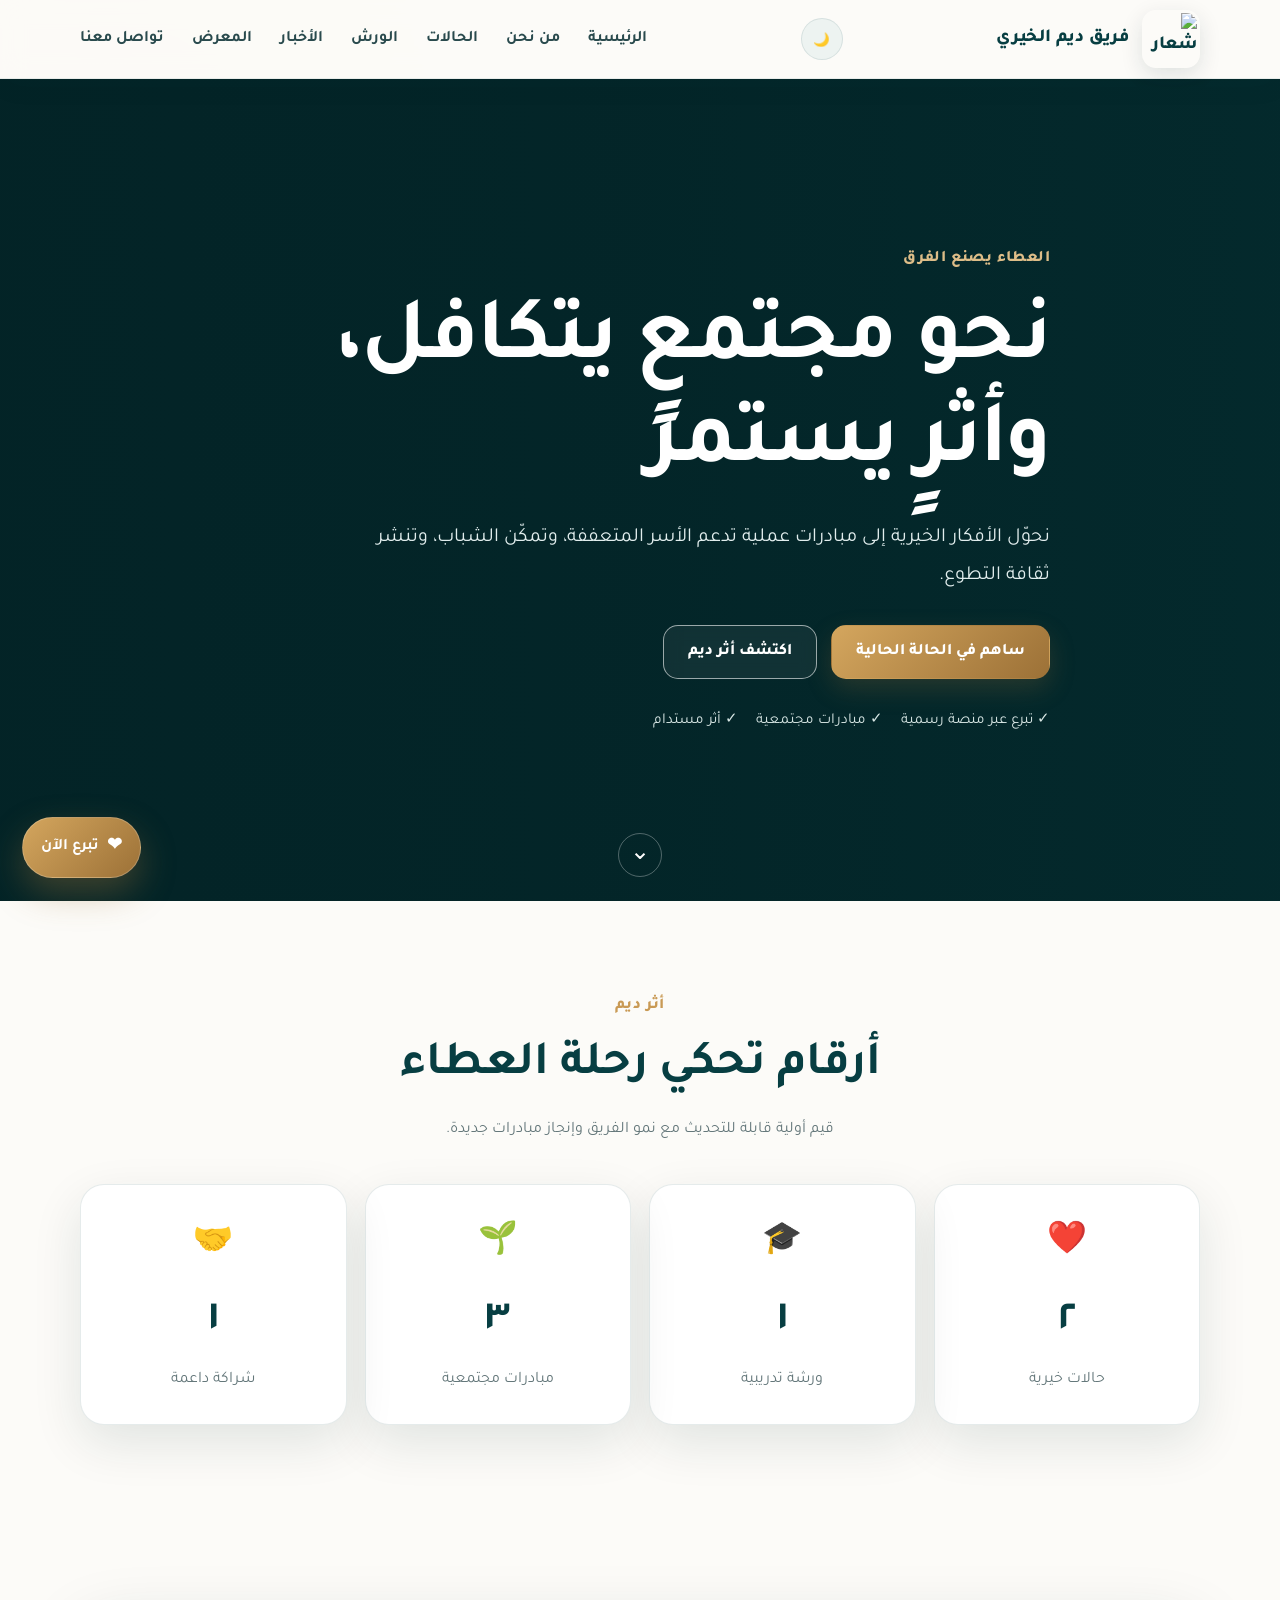
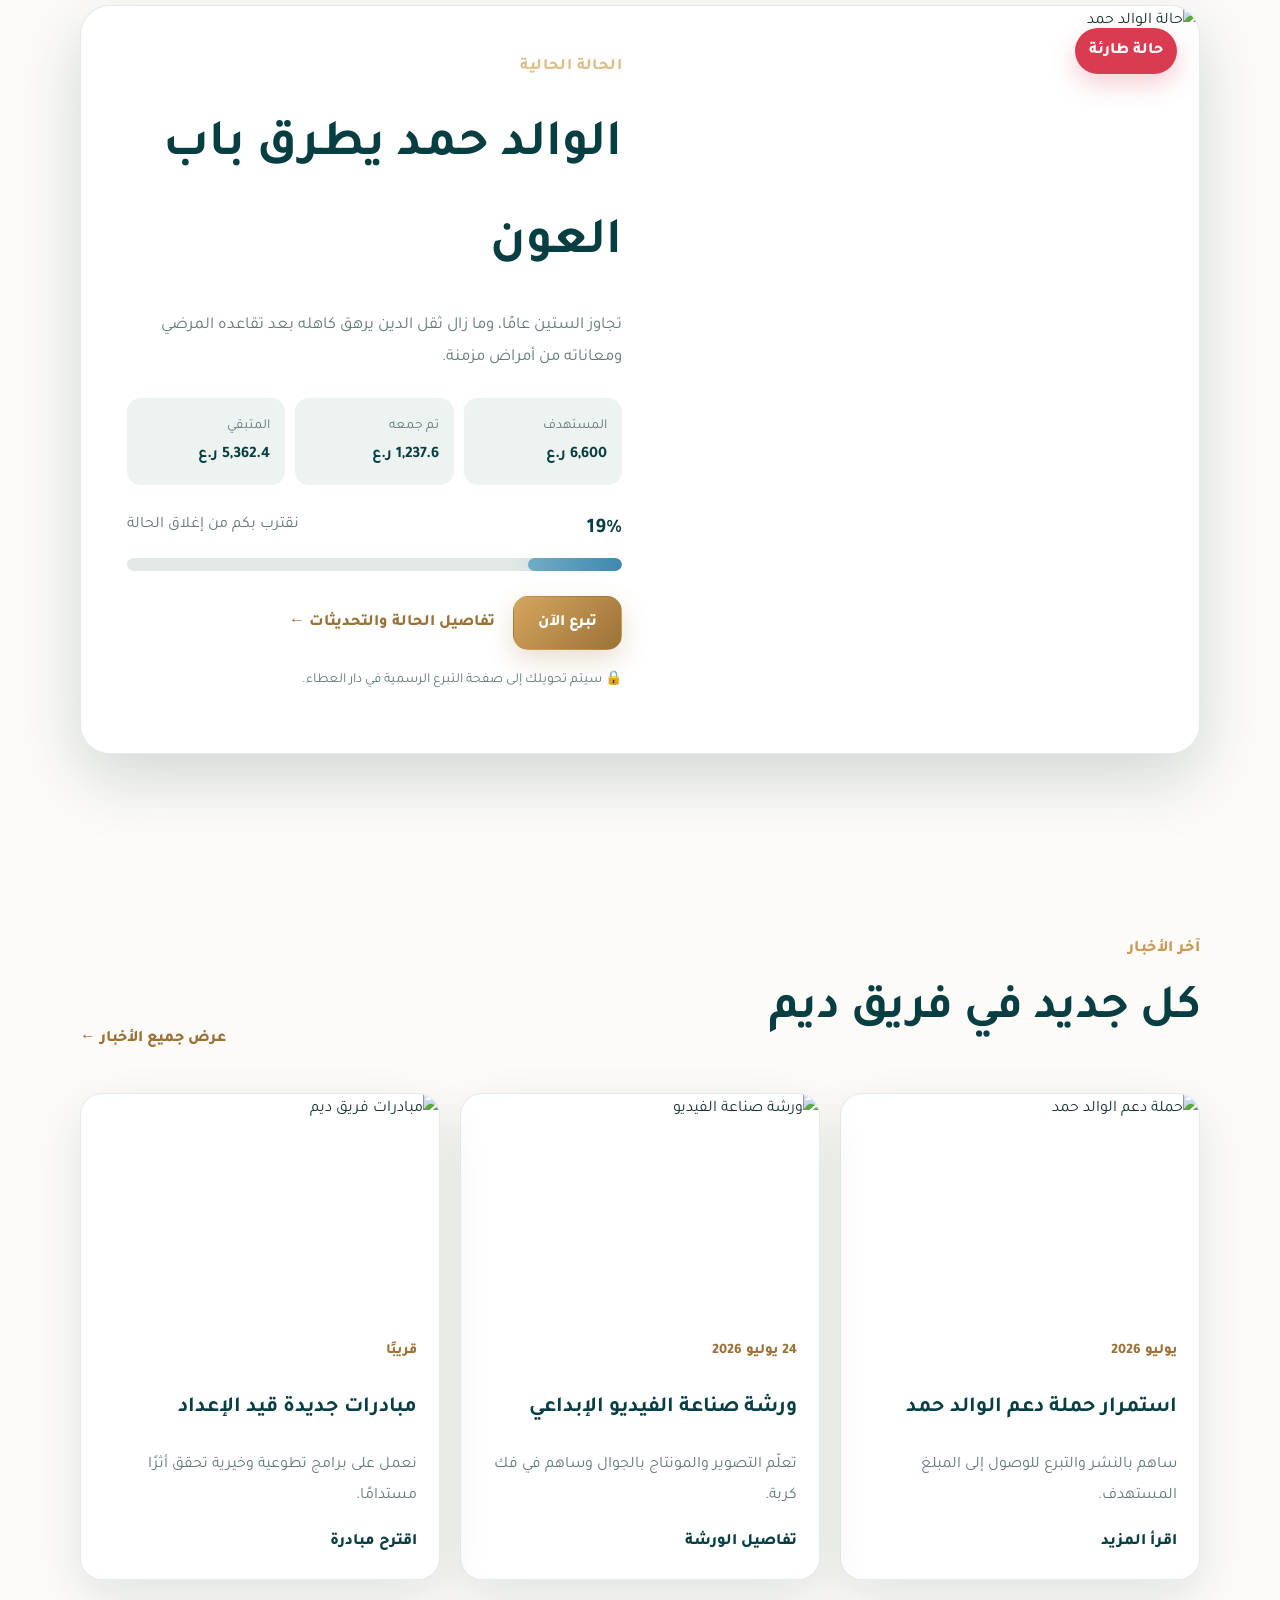
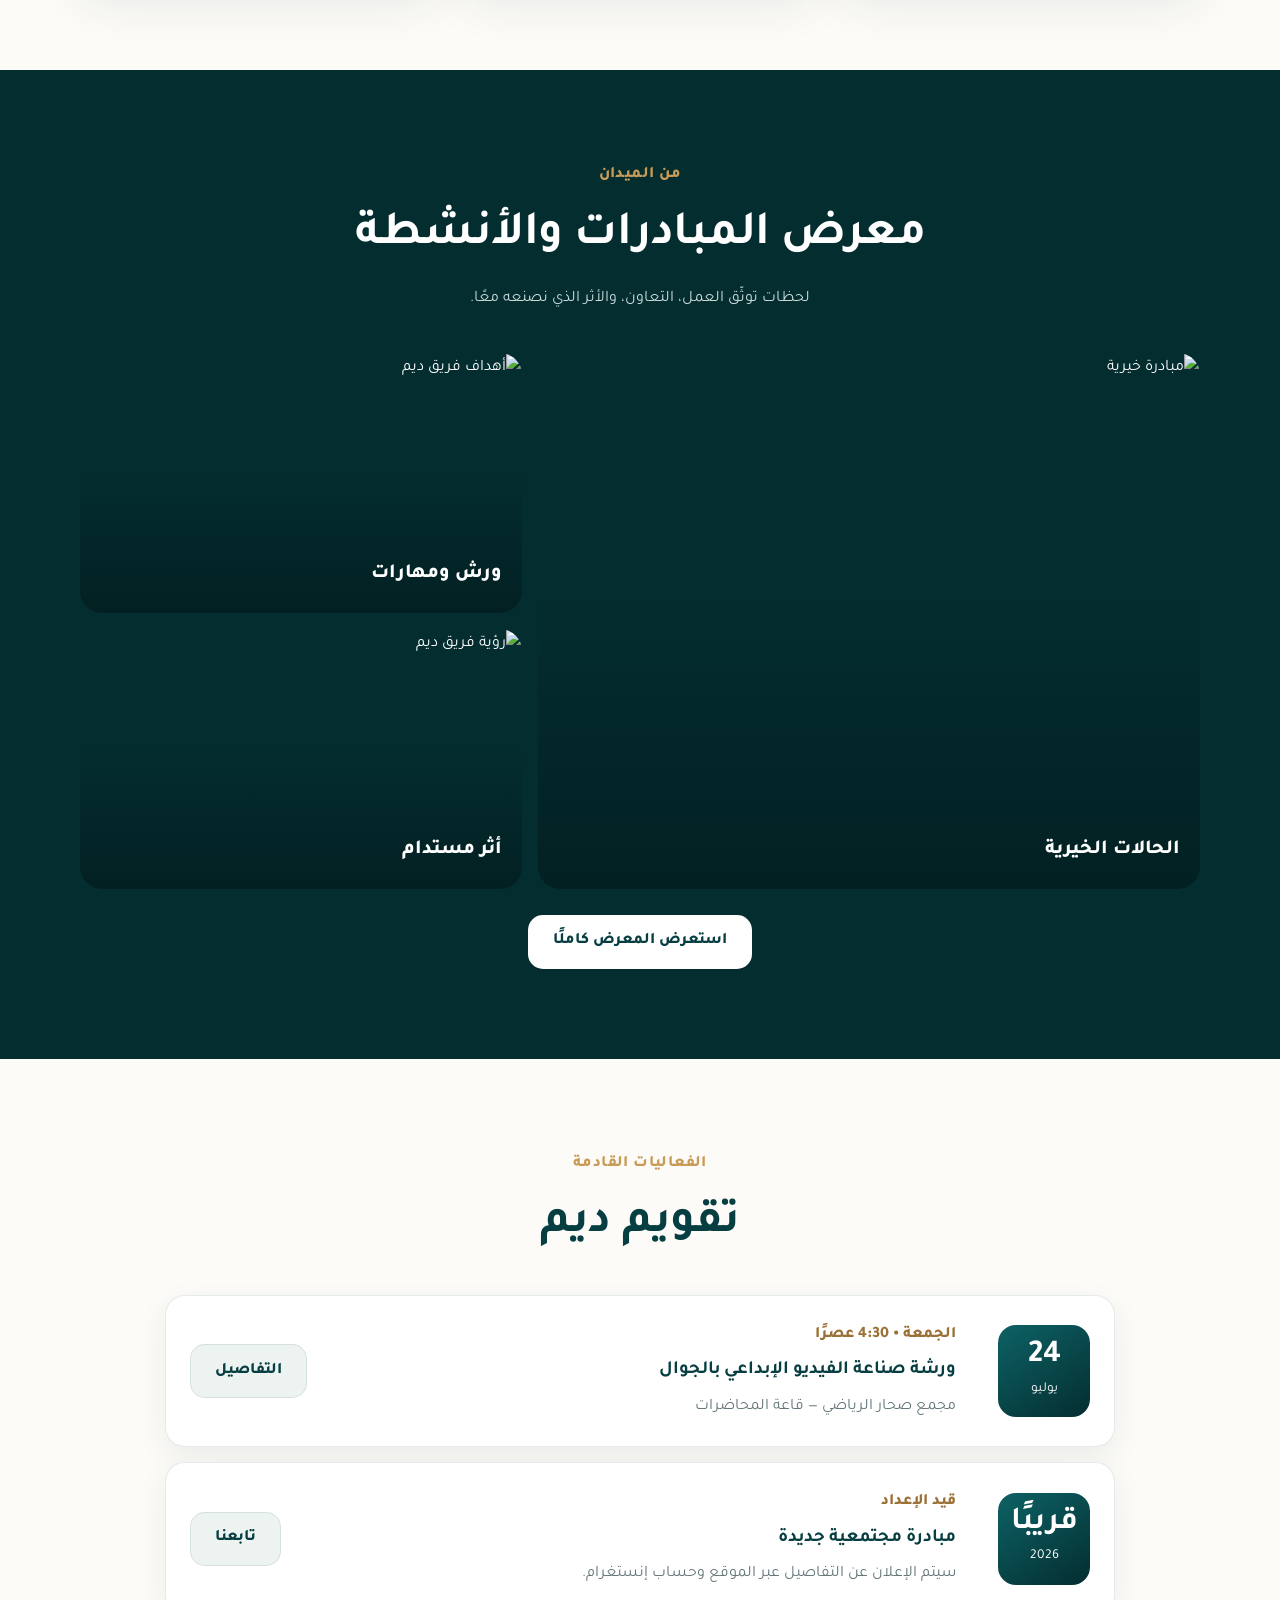
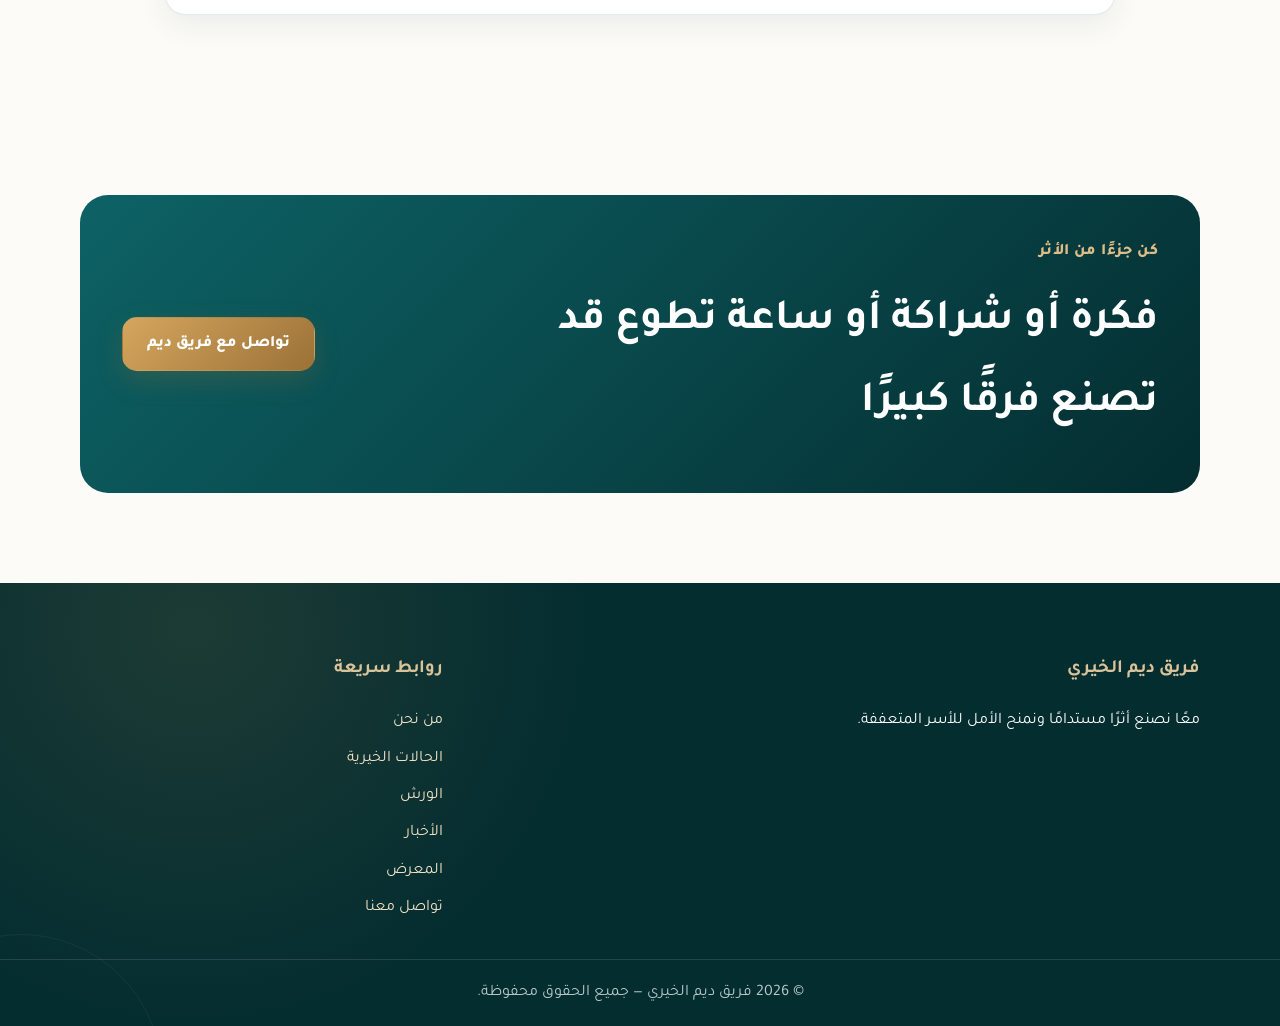
==== commit c8e81951: "Add files via upload" ====
--- a/index.html
+++ b/index.html
@@ -1,148 +1,188 @@
 <!DOCTYPE html>
 <html lang="ar" dir="rtl">
 <head>
-  <title>فريق ديم الخيري | الرئيسية</title>
-
-<meta charset="UTF-8">
-<meta name="viewport" content="width=device-width, initial-scale=1.0, viewport-fit=cover">
-<meta name="theme-color" content="#073E42">
-<meta name="description" content="الموقع الرسمي لفريق ديم الخيري">
-<link rel="preconnect" href="https://fonts.googleapis.com">
-<link rel="preconnect" href="https://fonts.gstatic.com" crossorigin>
-<link href="https://fonts.googleapis.com/css2?family=Tajawal:wght@400;500;700;800&display=swap" rel="stylesheet">
-<link rel="stylesheet" href="style.css">
-
+  <title>فريق ديم الخيري | نصنع أثرًا يدوم</title>
+  <meta charset="UTF-8">
+  <meta name="viewport" content="width=device-width, initial-scale=1.0, viewport-fit=cover">
+  <meta name="theme-color" content="#073E42">
+  <meta name="description" content="الموقع الرسمي لفريق ديم الخيري، مبادرات وحالات وورش تصنع أثرًا مستدامًا في المجتمع العماني.">
+  <link rel="preconnect" href="https://fonts.googleapis.com">
+  <link rel="preconnect" href="https://fonts.gstatic.com" crossorigin>
+  <link href="https://fonts.googleapis.com/css2?family=Tajawal:wght@400;500;700;800&display=swap" rel="stylesheet">
+  <link rel="stylesheet" href="style.css">
 </head>
 <body>
-
 <header class="site-header">
   <div class="container nav-wrap">
     <a class="brand" href="index.html" aria-label="الصفحة الرئيسية">
       <img src="images/logo.png" alt="شعار فريق ديم الخيري">
       <span>فريق ديم الخيري</span>
     </a>
+    <button class="theme-toggle" type="button" aria-label="تبديل الوضع الليلي" title="الوضع الليلي">🌙</button>
     <button class="menu-toggle" aria-label="فتح القائمة" aria-expanded="false">☰</button>
     <nav class="main-nav">
       <a href="index.html">الرئيسية</a>
       <a href="about.html">من نحن</a>
       <a href="cases.html">الحالات</a>
       <a href="workshops.html">الورش</a>
+      <a href="news.html">الأخبار</a>
+      <a href="gallery.html">المعرض</a>
       <a href="contact.html">تواصل معنا</a>
     </nav>
   </div>
 </header>
 
 <main>
-  <section class="hero">
-    <div class="hero-overlay"></div>
-    <div class="container hero-content">
+  <section class="video-hero">
+    <video autoplay muted loop playsinline preload="metadata" poster="images/hamad-case.jpeg" aria-hidden="true">
+      <source src="images/deem-intro.mp4" type="video/mp4">
+    </video>
+    <div class="video-hero-overlay"></div>
+    <div class="container video-hero-content reveal">
       <span class="eyebrow">العطاء يصنع الفرق</span>
-      <h1>معًا نمد يد العون ونصنع أثرًا يبقى</h1>
-      <p>نقدم مبادرات خيرية مبتكرة ومستدامة لدعم الأسر المتعففة وتعزيز ثقافة التطوع في المجتمع العماني.</p>
+      <h1>نحو مجتمعٍ يتكافل، وأثرٍ يستمر</h1>
+      <p>نحوّل الأفكار الخيرية إلى مبادرات عملية تدعم الأسر المتعففة، وتمكّن الشباب، وتنشر ثقافة التطوع.</p>
       <div class="hero-actions">
-        <a class="btn btn-primary" href="cases.html">ساهم في حالة الوالد حمد</a>
-        <a class="btn btn-outline" href="about.html">تعرّف علينا</a>
+        <a class="btn btn-primary" href="cases.html">ساهم في الحالة الحالية</a>
+        <a class="btn btn-outline" href="#impact">اكتشف أثر ديم</a>
+      </div>
+      <div class="hero-trust">
+        <span>✓ تبرع عبر منصة رسمية</span>
+        <span>✓ مبادرات مجتمعية</span>
+        <span>✓ أثر مستدام</span>
+      </div>
+    </div>
+    <a class="scroll-cue" href="#impact" aria-label="انتقل إلى قسم الأثر">⌄</a>
+  </section>
+
+  <section class="section impact-section" id="impact">
+    <div class="container">
+      <div class="section-heading reveal">
+        <span class="section-tag">أثر ديم</span>
+        <h2>أرقام تحكي رحلة العطاء</h2>
+        <p>قيم أولية قابلة للتحديث مع نمو الفريق وإنجاز مبادرات جديدة.</p>
+      </div>
+      <div class="impact-grid">
+        <article class="impact-card reveal"><span>❤️</span><strong data-counter="2">0</strong><p>حالات خيرية</p></article>
+        <article class="impact-card reveal"><span>🎓</span><strong data-counter="1">0</strong><p>ورشة تدريبية</p></article>
+        <article class="impact-card reveal"><span>🌱</span><strong data-counter="3">0</strong><p>مبادرات مجتمعية</p></article>
+        <article class="impact-card reveal"><span>🤝</span><strong data-counter="1">0</strong><p>شراكة داعمة</p></article>
       </div>
     </div>
   </section>
 
-  <section class="section">
-    <div class="container">
-      <div class="section-heading">
-        <span>حالتنا الحالية</span>
-        <h2>لنُغلق حالة الوالد حمد معًا</h2>
-        <p>كل مساهمة، مهما كانت قيمتها، تقرّبنا من تفريج كربته.</p>
+  <section class="section current-case-section">
+    <div class="container case-platform reveal">
+      <div class="case-platform-media">
+        <img loading="lazy" src="images/hamad-case.jpeg" alt="حالة الوالد حمد">
+        <span class="urgent-badge">حالة طارئة</span>
       </div>
+      <div class="case-platform-content">
+        <span class="section-tag">الحالة الحالية</span>
+        <h2>الوالد حمد يطرق باب العون</h2>
+        <p>تجاوز الستين عامًا، وما زال ثقل الدين يرهق كاهله بعد تقاعده المرضي ومعاناته من أمراض مزمنة.</p>
 
-      <article class="featured-case">
-        <div class="case-image">
-          <img src="images/hamad-case.jpeg" alt="حالة الوالد حمد">
+        <div class="case-amounts">
+          <div><span>المستهدف</span><strong>6,600 ر.ع</strong></div>
+          <div><span>تم جمعه</span><strong>1,237.6 ر.ع</strong></div>
+          <div><span>المتبقي</span><strong>5,362.4 ر.ع</strong></div>
         </div>
-        <div class="case-content">
-          <span class="case-number">الحالة رقم 2</span>
-          <h3>الوالد حمد يطرق باب العون</h3>
-          <p>تجاوز الستين عامًا، وما زال ثقل الدين يرهق كاهله بعد تقاعده المرضي، إضافة إلى معاناته من تورم في فقرات الظهر ومرض السكري.</p>
 
-          <div class="amount-row">
-            <div><small>المبلغ المستهدف</small><strong>6,600 ر.ع</strong></div>
-            <div><small>تم جمعه</small><strong>1,237.6 ر.ع</strong></div>
-            <div><small>المتبقي</small><strong>5,362.4 ر.ع</strong></div>
-          </div>
+        <div class="platform-progress" aria-label="تم جمع 19%">
+          <div class="platform-progress-head"><strong>19%</strong><span>نقترب بكم من إغلاق الحالة</span></div>
+          <div class="progress"><div class="progress-bar" style="width:19%"></div></div>
+        </div>
 
-          <div class="progress" aria-label="نسبة جمع التبرعات 19%">
-            <div class="progress-bar" style="width:19%"></div>
-          </div>
-          <div class="progress-label"><span>19%</span><span>نقترب بكم من إغلاق الحالة</span></div>
-
-          <a class="btn btn-primary btn-block" href="cases.html">عرض تفاصيل الحالة والتبرع</a>
+        <div class="case-platform-actions">
+          <a class="btn btn-primary" href="https://api.daralatta.org/projects/wtx20zhuc61g7k7p7w4qev3d/share" target="_blank" rel="noopener noreferrer">تبرع الآن</a>
+          <a class="text-link" href="cases.html">تفاصيل الحالة والتحديثات ←</a>
         </div>
-      </article>
+        <p class="secure-note">🔒 سيتم تحويلك إلى صفحة التبرع الرسمية في دار العطاء.</p>
+      </div>
     </div>
   </section>
 
-
-  <section class="section workshop-highlight">
-    <div class="container workshop-banner">
-      <div class="workshop-copy">
-        <span class="section-tag">ورش فريق ديم</span>
-        <h2>ورشة صناعة الفيديو الإبداعي بالجوال وتطبيق CapCut</h2>
-        <p>تعلّم أساسيات تصوير الفيديو وصناعة المحتوى والمونتاج العملي بالجوال، وساهم في فك كربة.</p>
-        <div class="workshop-meta">
-          <span>الجمعة</span>
-          <span>4:30 عصرًا</span>
-          <span>مجمع صحار الرياضي</span>
-          <span>6 ر.ع</span>
+  <section class="section news-preview-section">
+    <div class="container">
+      <div class="section-heading section-heading-row reveal">
+        <div>
+          <span class="section-tag">آخر الأخبار</span>
+          <h2>كل جديد في فريق ديم</h2>
         </div>
-        <a class="btn btn-primary" href="workshops.html">عرض تفاصيل الورشة</a>
+        <a class="text-link" href="news.html">عرض جميع الأخبار ←</a>
       </div>
-      <div class="workshop-visual" aria-hidden="true">🎬</div>
+      <div class="news-preview-grid">
+        <article class="modern-news-card reveal">
+          <img loading="lazy" src="images/hamad-case.jpeg" alt="حملة دعم الوالد حمد">
+          <div><span>يوليو 2026</span><h3>استمرار حملة دعم الوالد حمد</h3><p>ساهم بالنشر والتبرع للوصول إلى المبلغ المستهدف.</p><a href="cases.html">اقرأ المزيد</a></div>
+        </article>
+        <article class="modern-news-card reveal">
+          <img loading="lazy" src="images/goals.png" alt="ورشة صناعة الفيديو">
+          <div><span>24 يوليو 2026</span><h3>ورشة صناعة الفيديو الإبداعي</h3><p>تعلّم التصوير والمونتاج بالجوال وساهم في فك كربة.</p><a href="workshops.html">تفاصيل الورشة</a></div>
+        </article>
+        <article class="modern-news-card reveal">
+          <img loading="lazy" src="images/vision.png" alt="مبادرات فريق ديم">
+          <div><span>قريبًا</span><h3>مبادرات جديدة قيد الإعداد</h3><p>نعمل على برامج تطوعية وخيرية تحقق أثرًا مستدامًا.</p><a href="contact.html">اقترح مبادرة</a></div>
+        </article>
+      </div>
     </div>
   </section>
 
-  <section class="section soft-bg">
-    <div class="container cards-grid">
-      <div class="info-card">
-        <span class="icon">✦</span>
-        <h3>مبادرات مبتكرة</h3>
-        <p>نصنع مبادرات خيرية تحدث أثرًا حقيقيًا ومستدامًا داخل المجتمع.</p>
+  <section class="section gallery-preview-section">
+    <div class="container">
+      <div class="section-heading reveal">
+        <span class="section-tag">من الميدان</span>
+        <h2>معرض المبادرات والأنشطة</h2>
+        <p>لحظات توثّق العمل، التعاون، والأثر الذي نصنعه معًا.</p>
       </div>
-      <div class="info-card">
-        <span class="icon">♡</span>
-        <h3>دعم الأسر المتعففة</h3>
-        <p>نسعى لمنح الأسر الأمل والاستقرار وتخفيف أعباء الحياة عنها.</p>
+      <div class="mosaic-gallery">
+        <a class="mosaic-item mosaic-large reveal" href="gallery.html"><img loading="lazy" src="images/hamad-case.jpeg" alt="مبادرة خيرية"><span>الحالات الخيرية</span></a>
+        <a class="mosaic-item reveal" href="gallery.html"><img loading="lazy" src="images/goals.png" alt="أهداف فريق ديم"><span>ورش ومهارات</span></a>
+        <a class="mosaic-item reveal" href="gallery.html"><img loading="lazy" src="images/vision.png" alt="رؤية فريق ديم"><span>أثر مستدام</span></a>
       </div>
-      <div class="info-card">
-        <span class="icon">🤝</span>
-        <h3>ثقافة التطوع</h3>
-        <p>نُمكّن الأفراد من المساهمة الفاعلة في صناعة الفرق وخدمة المجتمع.</p>
+      <a class="btn btn-dark gallery-more" href="gallery.html">استعرض المعرض كاملًا</a>
+    </div>
+  </section>
+
+  <section class="section events-section">
+    <div class="container">
+      <div class="section-heading reveal">
+        <span class="section-tag">الفعاليات القادمة</span>
+        <h2>تقويم ديم</h2>
       </div>
+      <div class="events-list">
+        <article class="event-row reveal">
+          <div class="event-date"><strong>24</strong><span>يوليو</span></div>
+          <div class="event-info"><span>الجمعة • 4:30 عصرًا</span><h3>ورشة صناعة الفيديو الإبداعي بالجوال</h3><p>مجمع صحار الرياضي — قاعة المحاضرات</p></div>
+          <a class="btn btn-soft" href="workshops.html">التفاصيل</a>
+        </article>
+        <article class="event-row upcoming reveal">
+          <div class="event-date"><strong>قريبًا</strong><span>2026</span></div>
+          <div class="event-info"><span>قيد الإعداد</span><h3>مبادرة مجتمعية جديدة</h3><p>سيتم الإعلان عن التفاصيل عبر الموقع وحساب إنستغرام.</p></div>
+          <a class="btn btn-soft" href="https://www.instagram.com/deem.alatta/" target="_blank" rel="noopener noreferrer">تابعنا</a>
+        </article>
+      </div>
+    </div>
+  </section>
+
+  <section class="section home-cta-section">
+    <div class="container home-cta reveal">
+      <div><span class="section-tag">كن جزءًا من الأثر</span><h2>فكرة أو شراكة أو ساعة تطوع قد تصنع فرقًا كبيرًا</h2></div>
+      <a class="btn btn-primary" href="contact.html">تواصل مع فريق ديم</a>
     </div>
   </section>
 </main>
 
 <footer class="site-footer">
   <div class="container footer-grid">
-    <div>
-      <h3>فريق ديم الخيري</h3>
-      <p>معًا نصنع أثرًا مستدامًا ونمنح الأمل للأسر المتعففة.</p>
-    </div>
-    <div>
-      <h3>روابط سريعة</h3>
-      <a href="about.html">من نحن</a>
-      <a href="cases.html">الحالات الخيرية</a>
-      <a href="workshops.html">الورش</a>
-      <a href="contact.html">تواصل معنا</a>
-    </div>
+    <div><h3>فريق ديم الخيري</h3><p>معًا نصنع أثرًا مستدامًا ونمنح الأمل للأسر المتعففة.</p></div>
+    <div><h3>روابط سريعة</h3><a href="about.html">من نحن</a><a href="cases.html">الحالات الخيرية</a><a href="workshops.html">الورش</a><a href="news.html">الأخبار</a><a href="gallery.html">المعرض</a><a href="contact.html">تواصل معنا</a></div>
   </div>
   <p class="copyright">© <span id="year"></span> فريق ديم الخيري — جميع الحقوق محفوظة.</p>
 </footer>
+
+<a class="floating-donate" href="https://api.daralatta.org/projects/wtx20zhuc61g7k7p7w4qev3d/share" target="_blank" rel="noopener noreferrer" aria-label="تبرع الآن"><span>❤</span><strong>تبرع الآن</strong></a>
+<button class="back-to-top" type="button" aria-label="العودة إلى الأعلى">↑</button>
 <script src="script.js"></script>
-
-
-<a class="floating-donate" href="https://api.daralatta.org/projects/wtx20zhuc61g7k7p7w4qev3d/share" target="_blank" rel="noopener noreferrer" aria-label="تبرع الآن">
-  <span>❤</span>
-  <strong>تبرع الآن</strong>
-</a>
-
 </body>
 </html>
--- a/style.css
+++ b/style.css
@@ -1112,3 +1112,78 @@
     border-radius:19px;
   }
 }
+
+
+
+/* =========================================================
+   Modern Experience v4
+   ========================================================= */
+.video-hero{position:relative;min-height:calc(100vh - 78px);display:grid;align-items:center;overflow:hidden;background:var(--primary-dark);color:#fff}
+.video-hero video{position:absolute;inset:0;width:100%;height:100%;object-fit:cover}
+.video-hero-overlay{position:absolute;inset:0;background:linear-gradient(90deg,rgba(3,35,38,.95) 0%,rgba(3,35,38,.78) 48%,rgba(3,35,38,.38) 100%)}
+.video-hero-content{position:relative;z-index:2;max-width:820px;padding-block:90px}
+.video-hero h1{font-size:clamp(2.7rem,7vw,5.7rem);line-height:1.15;margin:10px 0 20px;letter-spacing:-2px}
+.video-hero p{font-size:1.25rem;max-width:700px;color:#e1eded;margin:0 0 30px}
+.hero-trust{display:flex;gap:18px;flex-wrap:wrap;margin-top:28px;color:#d8e7e5;font-size:.95rem}
+.scroll-cue{position:absolute;z-index:2;bottom:24px;left:50%;transform:translateX(-50%);width:44px;height:44px;border-radius:50%;display:grid;place-items:center;border:1px solid rgba(255,255,255,.3);color:#fff;font-size:1.5rem;animation:scrollCue 1.8s ease-in-out infinite}
+@keyframes scrollCue{50%{transform:translate(-50%,7px)}}
+.impact-grid{display:grid;grid-template-columns:repeat(4,1fr);gap:18px}
+.impact-card{background:var(--surface);border:1px solid var(--border);border-radius:24px;padding:28px 18px;text-align:center;box-shadow:var(--shadow);transition:.3s}
+.impact-card:hover{transform:translateY(-7px);box-shadow:var(--shadow-hover)}.impact-card>span{font-size:2rem}.impact-card strong{display:block;font-size:2.7rem;color:var(--primary);margin:8px 0 2px}.impact-card p{margin:0;color:var(--muted)}
+.case-platform{display:grid;grid-template-columns:.95fr 1.05fr;background:var(--surface);border:1px solid var(--border);border-radius:30px;overflow:hidden;box-shadow:var(--shadow-hover)}
+.case-platform-media{position:relative;min-height:560px}.case-platform-media img{width:100%;height:100%;object-fit:cover}.urgent-badge{position:absolute;top:22px;right:22px;background:#D93C50;color:#fff;padding:8px 14px;border-radius:999px;font-weight:800;box-shadow:0 10px 25px rgba(217,60,80,.25)}
+.case-platform-content{padding:46px}.case-platform-content h2{font-size:clamp(2rem,4vw,3.2rem);color:var(--primary);margin:8px 0}.case-platform-content>p{color:var(--muted);font-size:1.05rem}
+.case-amounts{display:grid;grid-template-columns:repeat(3,1fr);gap:10px;margin:25px 0}.case-amounts div{background:var(--soft);border-radius:14px;padding:15px}.case-amounts span{display:block;color:var(--muted);font-size:.86rem}.case-amounts strong{color:var(--primary)}
+.platform-progress-head{display:flex;justify-content:space-between;margin-bottom:9px}.platform-progress-head strong{font-size:1.3rem;color:var(--primary)}.platform-progress-head span{color:var(--muted)}
+.case-platform-actions{display:flex;gap:18px;align-items:center;flex-wrap:wrap;margin-top:25px}.secure-note{font-size:.86rem!important;margin-top:17px!important}
+.text-link{color:var(--gold-dark);font-weight:800}
+.section-heading-row{display:flex;align-items:end;justify-content:space-between;max-width:none;text-align:right}
+.news-preview-grid{display:grid;grid-template-columns:repeat(3,1fr);gap:20px}.modern-news-card{background:var(--surface);border:1px solid var(--border);border-radius:22px;overflow:hidden;box-shadow:var(--shadow);transition:.3s}.modern-news-card:hover{transform:translateY(-6px);box-shadow:var(--shadow-hover)}.modern-news-card img{width:100%;height:220px;object-fit:cover}.modern-news-card>div{padding:22px}.modern-news-card span{color:var(--gold-dark);font-weight:800;font-size:.9rem}.modern-news-card h3{color:var(--primary);font-size:1.35rem}.modern-news-card p{color:var(--muted)}.modern-news-card a{color:var(--primary);font-weight:800}
+.gallery-preview-section{background:var(--primary-dark);color:#fff}.gallery-preview-section .section-heading h2{color:#fff}.gallery-preview-section .section-heading p{color:#cbdcda}.mosaic-gallery{display:grid;grid-template-columns:1.2fr .8fr;grid-template-rows:260px 260px;gap:16px}.mosaic-item{position:relative;border-radius:22px;overflow:hidden}.mosaic-large{grid-row:1/3}.mosaic-item img{width:100%;height:100%;object-fit:cover;transition:transform .6s}.mosaic-item:hover img{transform:scale(1.05)}.mosaic-item:after{content:"";position:absolute;inset:0;background:linear-gradient(transparent 45%,rgba(2,30,32,.85))}.mosaic-item span{position:absolute;z-index:1;bottom:20px;right:20px;color:#fff;font-size:1.25rem;font-weight:800}.gallery-more{display:table;margin:26px auto 0}.btn-dark{background:#fff;color:var(--primary)}
+.events-list{display:grid;gap:15px;max-width:950px;margin:auto}.event-row{display:grid;grid-template-columns:110px 1fr auto;gap:24px;align-items:center;padding:24px;background:var(--surface);border:1px solid var(--border);border-radius:20px;box-shadow:0 10px 30px rgba(4,45,48,.07)}.event-date{width:92px;height:92px;border-radius:18px;display:grid;place-items:center;align-content:center;background:linear-gradient(145deg,var(--primary-light),var(--primary-dark));color:#fff}.event-date strong{font-size:2rem;line-height:1}.event-date span{font-size:.85rem;margin-top:5px}.event-info>span{color:var(--gold-dark);font-weight:800}.event-info h3{margin:3px 0;color:var(--primary)}.event-info p{margin:0;color:var(--muted)}.btn-soft{background:var(--soft);color:var(--primary);border-color:var(--border)}
+.home-cta{display:flex;align-items:center;justify-content:space-between;gap:25px;padding:42px;border-radius:28px;background:linear-gradient(135deg,var(--primary-light),var(--primary-dark));color:#fff}.home-cta h2{color:#fff;max-width:700px;margin:6px 0;font-size:clamp(1.7rem,4vw,2.7rem)}
+.theme-toggle{width:42px;height:42px;border-radius:50%;border:1px solid var(--border);background:var(--soft);display:grid;place-items:center;cursor:pointer;flex:none}
+.back-to-top{position:fixed;right:20px;bottom:88px;width:44px;height:44px;border:0;border-radius:50%;background:var(--primary);color:#fff;z-index:998;opacity:0;visibility:hidden;transform:translateY(10px);transition:.25s;cursor:pointer}.back-to-top.show{opacity:1;visibility:visible;transform:none}
+.reveal{opacity:0;transform:translateY(25px);transition:opacity .7s ease,transform .7s ease}.reveal.visible{opacity:1;transform:none}
+.case-status-strip{background:var(--cream);border-bottom:1px solid rgba(201,154,85,.2)}.case-status-strip .container{display:flex;justify-content:center;gap:28px;flex-wrap:wrap;padding-block:12px;color:var(--primary);font-weight:700;font-size:.9rem}.verified-label{display:inline-block;background:#E6F4EE;color:#16734C;padding:6px 11px;border-radius:999px;font-size:.82rem;font-weight:800}.quick-share-mini{margin-top:18px;padding-top:16px;border-top:1px solid var(--border);display:flex;justify-content:space-between;align-items:center}.quick-share-mini button{border:0;background:var(--soft);color:var(--primary);padding:8px 12px;border-radius:10px;font-family:inherit;font-weight:800;cursor:pointer}.case-impact-note{display:flex;gap:18px;align-items:center;margin:45px auto 20px;padding:25px;background:linear-gradient(135deg,#F8F2E8,#EDF3F1);border:1px solid var(--border);border-radius:20px;max-width:900px}.case-impact-note>span{font-size:2.3rem}.case-impact-note h2{margin:0;color:var(--primary)}.case-impact-note p{margin:4px 0 0;color:var(--muted)}
+.event-calendar-panel{display:grid;grid-template-columns:auto 1fr auto;align-items:center;gap:20px;margin:28px 0;padding:22px;background:linear-gradient(135deg,#F8F2E8,#EDF3F1);border:1px solid var(--border);border-radius:20px}.calendar-date-block{display:flex;gap:10px;align-items:center}.calendar-date-block strong{font-size:3rem;color:var(--primary)}.calendar-date-block span{line-height:1.25;color:var(--gold-dark);font-weight:800}.event-calendar-panel h3{margin:2px 0;color:var(--primary)}.event-calendar-panel p{margin:0;color:var(--muted)}
+.news-page-grid{display:grid;grid-template-columns:1fr 1fr;gap:22px}.news-feature{grid-column:1/-1;display:grid;grid-template-columns:.9fr 1.1fr;gap:28px;background:var(--surface);padding:22px;border-radius:25px;border:1px solid var(--border);box-shadow:var(--shadow)}.news-feature img{width:100%;height:340px;object-fit:cover;border-radius:18px}.news-feature h2,.news-tile h2{color:var(--primary)}.news-feature p,.news-tile p{color:var(--muted)}.news-category{display:inline-block;background:var(--cream);color:var(--gold-dark);padding:6px 10px;border-radius:999px;font-weight:800;font-size:.82rem}.news-feature time,.news-tile time{display:block;margin-top:12px;color:var(--muted)}.news-tile{background:var(--surface);border:1px solid var(--border);border-radius:22px;overflow:hidden;box-shadow:var(--shadow)}.news-tile img{width:100%;height:250px;object-fit:cover}.news-tile>div{padding:22px}.journey-timeline{max-width:850px;margin:auto}.journey-item{display:grid;grid-template-columns:110px 1fr;gap:22px;padding-bottom:30px;position:relative}.journey-item:before{content:"";position:absolute;right:54px;top:44px;bottom:0;width:2px;background:rgba(201,154,85,.35)}.journey-item>span{width:110px;height:48px;border-radius:999px;background:var(--primary);color:#fff;display:grid;place-items:center;font-weight:800;z-index:1}.journey-item h3{margin:4px 0;color:var(--primary)}.journey-item p{margin:0;color:var(--muted)}
+.gallery-filters{display:flex;justify-content:center;gap:10px;flex-wrap:wrap;margin-bottom:30px}.gallery-filters button{border:1px solid var(--border);background:var(--surface);color:var(--primary);padding:10px 18px;border-radius:999px;font-family:inherit;font-weight:800;cursor:pointer}.gallery-filters button.active{background:var(--primary);color:#fff}.full-gallery{display:grid;grid-template-columns:repeat(2,1fr);gap:18px}.gallery-card{position:relative;min-height:360px;border:0;padding:0;border-radius:22px;overflow:hidden;cursor:zoom-in;background:#ddd}.gallery-card[hidden]{display:none}.gallery-card img{width:100%;height:100%;object-fit:cover;position:absolute;inset:0;transition:.5s}.gallery-card:hover img{transform:scale(1.04)}.gallery-card:after{content:"";position:absolute;inset:0;background:linear-gradient(transparent 45%,rgba(2,30,32,.88))}.gallery-card span{position:absolute;z-index:1;right:22px;bottom:20px;text-align:right;color:#fff}.gallery-card strong,.gallery-card small{display:block}.gallery-card strong{font-size:1.3rem}.gallery-placeholder{text-align:center;margin-top:35px;padding:35px;border:2px dashed rgba(7,62,66,.14);border-radius:22px}.gallery-placeholder>span{font-size:2.5rem}.gallery-placeholder h2{color:var(--primary)}.gallery-placeholder p{color:var(--muted)}
+.lightbox{position:fixed;inset:0;background:rgba(2,22,24,.92);z-index:5000;display:grid;place-items:center;padding:25px;opacity:0;visibility:hidden;transition:.3s}.lightbox.open{opacity:1;visibility:visible}.lightbox img{max-width:min(1000px,92vw);max-height:84vh;border-radius:18px}.lightbox button{position:absolute;top:20px;left:22px;width:45px;height:45px;border:0;border-radius:50%;font-size:1.8rem;cursor:pointer}
+
+/* Dark mode */
+body.dark-mode{--surface:#142526;--soft:#1B3031;--text:#EAF2F1;--muted:#B3C4C3;--border:rgba(255,255,255,.08);--shadow:0 18px 50px rgba(0,0,0,.22);background:#0D191A;color:var(--text)}
+body.dark-mode .site-header{background:rgba(13,25,26,.92)}
+body.dark-mode .main-nav a{color:#DDE9E8}
+body.dark-mode .page-hero{filter:brightness(.88)}
+body.dark-mode .case-platform,body.dark-mode .impact-card,body.dark-mode .modern-news-card,body.dark-mode .event-row,body.dark-mode .news-feature,body.dark-mode .news-tile,body.dark-mode .workshop-card,body.dark-mode .case-story,body.dark-mode .donation-card,body.dark-mode .contact-card,body.dark-mode .identity-card,body.dark-mode .value-card{background:#142526}
+body.dark-mode h1,body.dark-mode h2,body.dark-mode h3,body.dark-mode strong{color:#F0F5F4}
+body.dark-mode .event-calendar-panel,body.dark-mode .case-impact-note,body.dark-mode .notice-box,body.dark-mode blockquote{background:#1A2E2F}
+body.dark-mode .main-nav{background:#142526}
+body.dark-mode .main-nav a{background:#1A2E2F}
+
+@media(max-width:900px){
+  .impact-grid{grid-template-columns:repeat(2,1fr)}
+  .case-platform{grid-template-columns:1fr}.case-platform-media{min-height:360px}
+  .news-preview-grid{grid-template-columns:1fr 1fr}.modern-news-card:last-child{grid-column:1/-1}
+  .event-calendar-panel{grid-template-columns:auto 1fr}.event-calendar-panel .btn{grid-column:1/-1}
+}
+@media(max-width:800px){
+  .video-hero{min-height:calc(100vh - 64px)}.video-hero-overlay{background:rgba(3,35,38,.76)}.video-hero-content{text-align:center}.video-hero p{margin-inline:auto}.hero-actions{justify-content:center}.hero-trust{justify-content:center}
+  .case-platform-content{padding:28px 22px}.case-amounts{grid-template-columns:1fr}
+  .section-heading-row{display:block;text-align:center}.section-heading-row .text-link{display:inline-block;margin-top:8px}
+  .mosaic-gallery{grid-template-columns:1fr;grid-template-rows:320px 240px 240px}.mosaic-large{grid-row:auto}
+  .event-row{grid-template-columns:85px 1fr}.event-row>.btn{grid-column:1/-1}
+  .home-cta{display:block;text-align:center}.home-cta .btn{margin-top:18px}
+  .news-page-grid{grid-template-columns:1fr}.news-feature{grid-column:auto;grid-template-columns:1fr}.news-feature img{height:260px}
+  .full-gallery{grid-template-columns:1fr}.gallery-card{min-height:320px}
+}
+@media(max-width:520px){
+  .video-hero h1{font-size:2.5rem;letter-spacing:-1px}.video-hero p{font-size:1.05rem}.hero-trust{font-size:.83rem;gap:10px}
+  .impact-grid{gap:10px}.impact-card{padding:20px 8px}.impact-card strong{font-size:2.1rem}
+  .case-platform-media{min-height:270px}.case-platform-content{padding:24px 17px}.platform-progress-head{gap:12px;font-size:.87rem}
+  .news-preview-grid{grid-template-columns:1fr}.modern-news-card:last-child{grid-column:auto}
+  .event-calendar-panel{grid-template-columns:1fr;text-align:center}.calendar-date-block{justify-content:center}
+  .journey-item{grid-template-columns:80px 1fr;gap:14px}.journey-item>span{width:80px;font-size:.83rem}.journey-item:before{right:39px}
+}
+@media(prefers-reduced-motion:reduce){*{animation:none!important;transition:none!important;scroll-behavior:auto!important}.reveal{opacity:1;transform:none}}
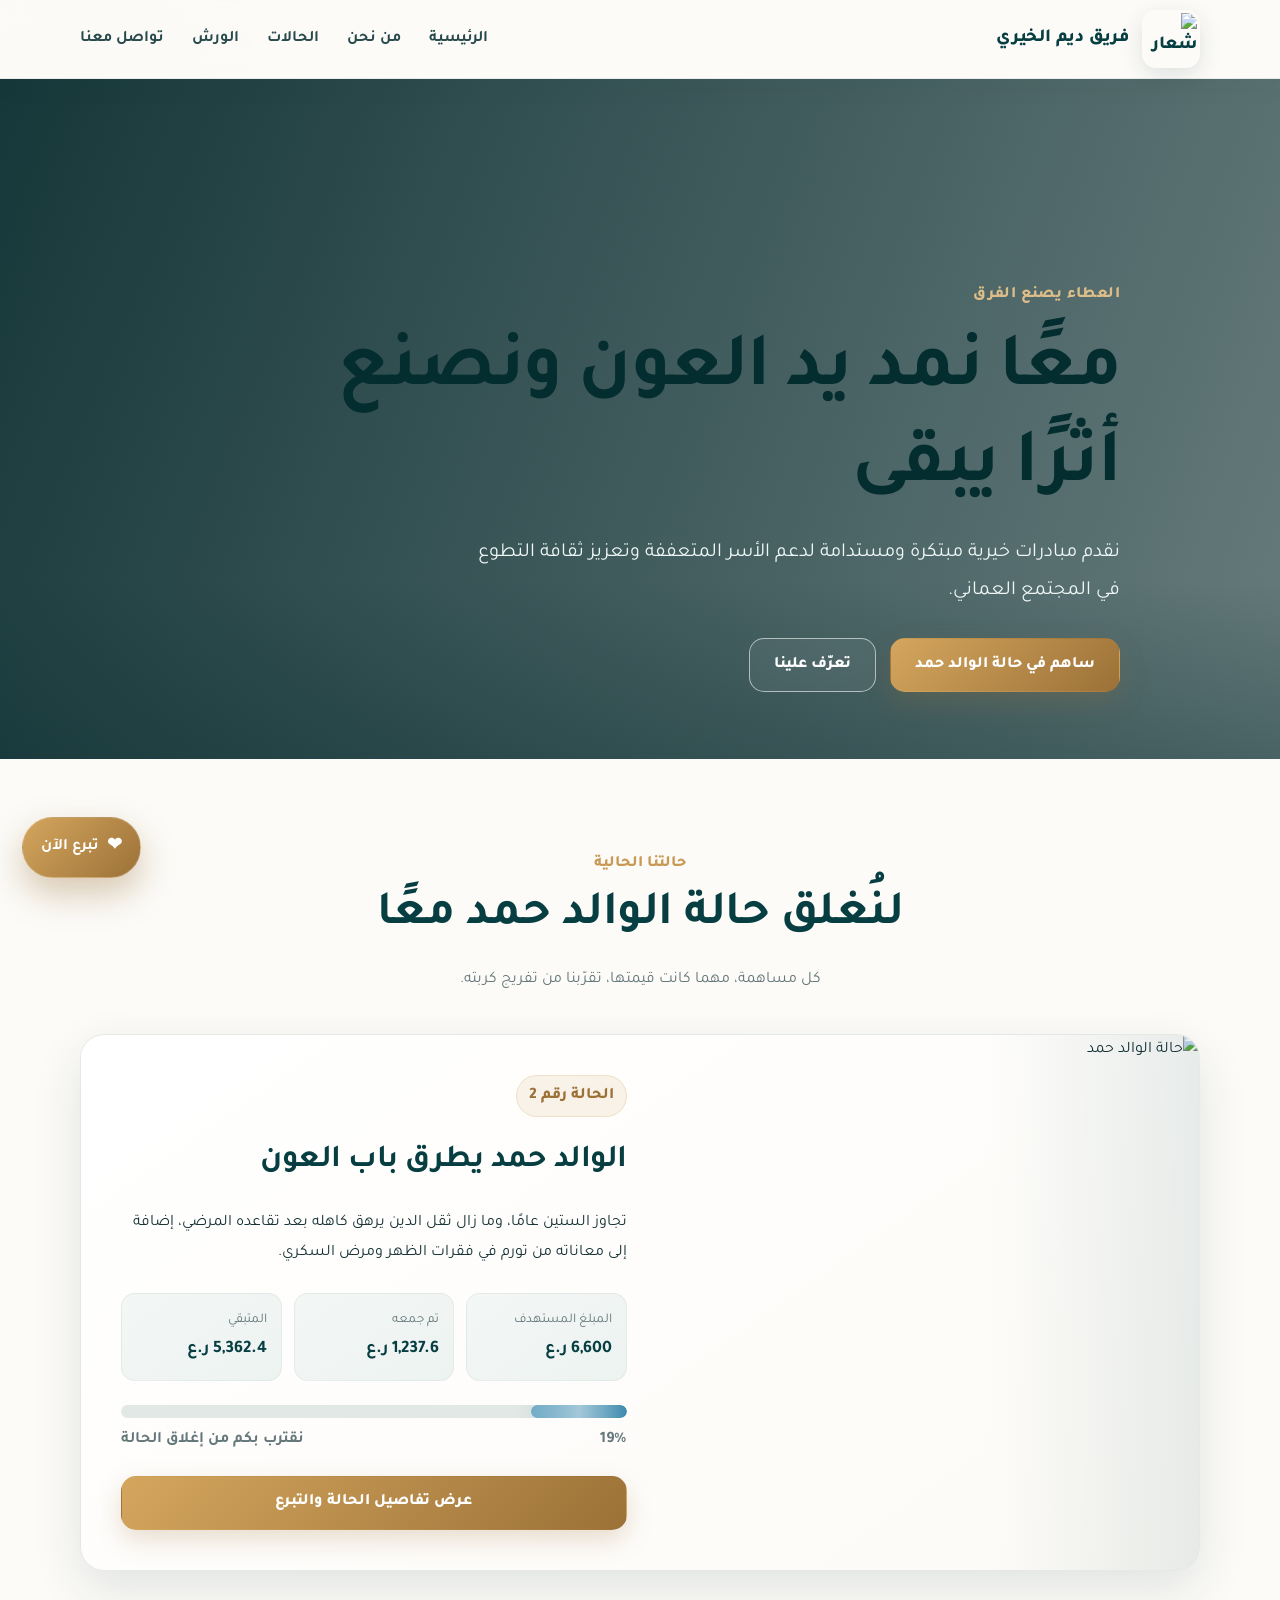
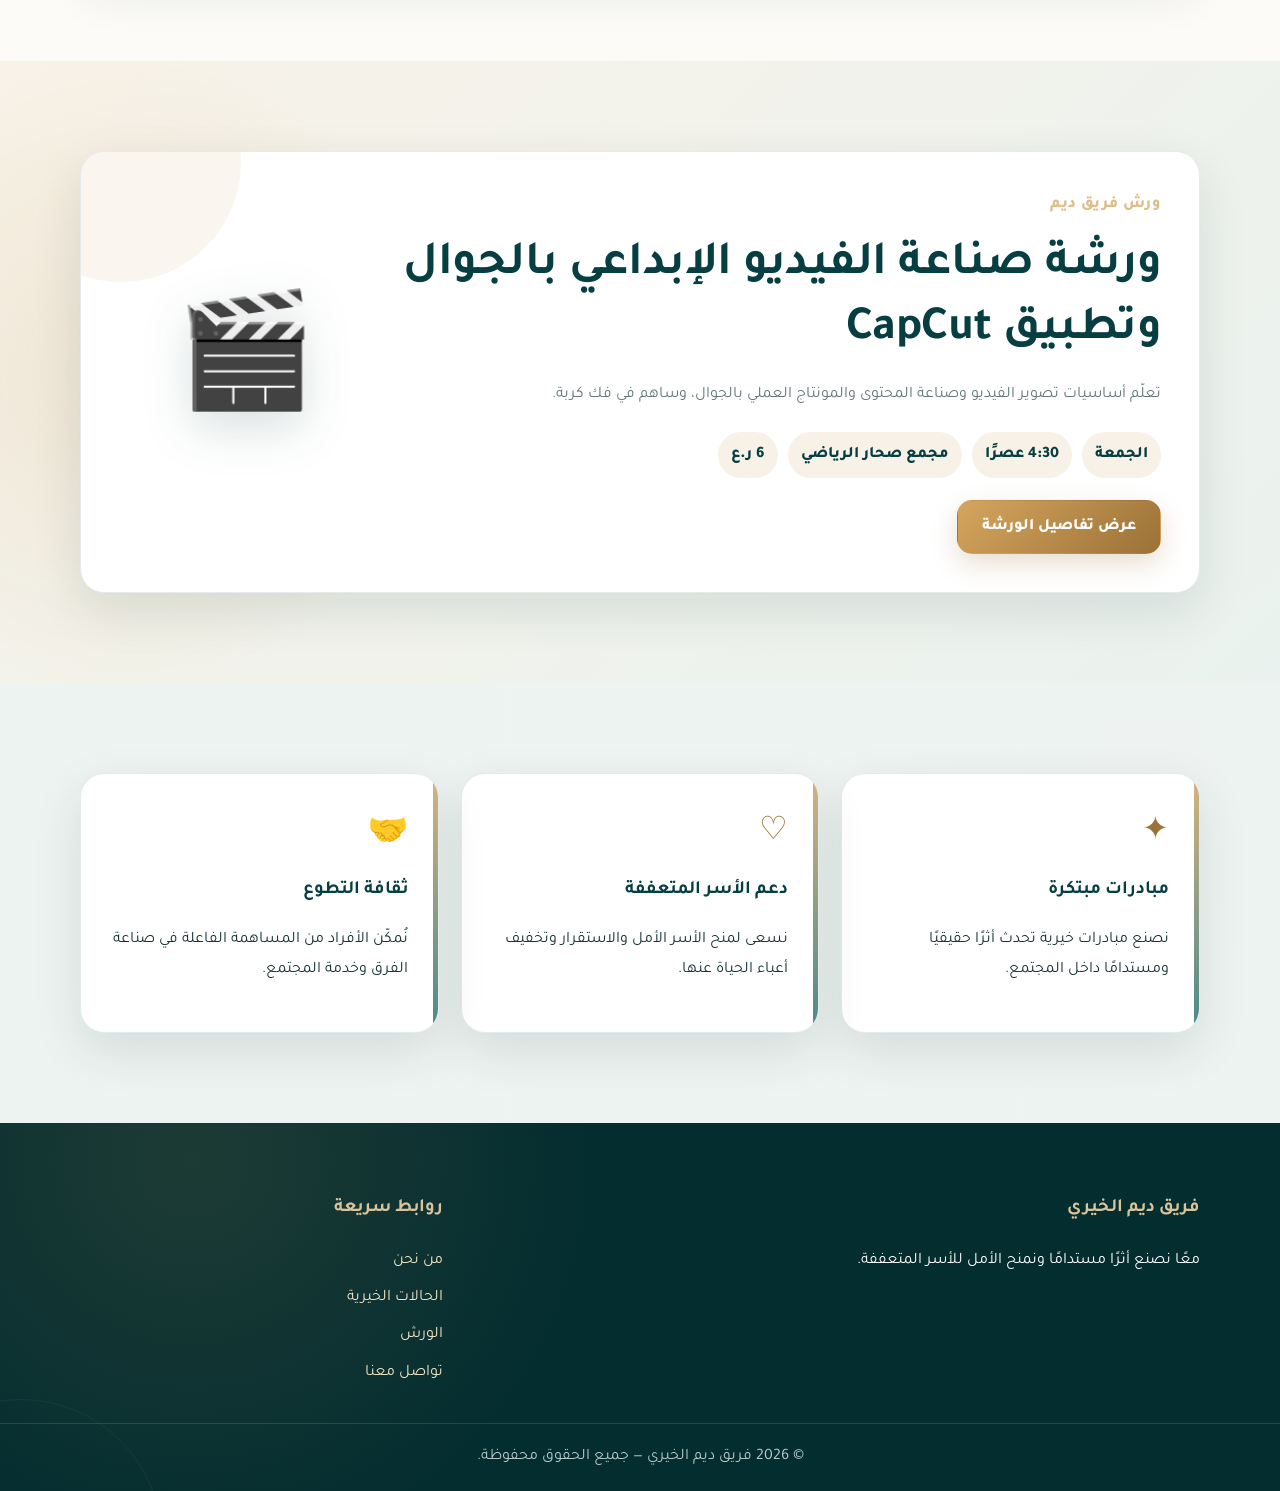
==== commit 73acaff0: "Add files via upload" ====
--- a/index.html
+++ b/index.html
@@ -1,188 +1,148 @@
 <!DOCTYPE html>
 <html lang="ar" dir="rtl">
 <head>
-  <title>فريق ديم الخيري | نصنع أثرًا يدوم</title>
-  <meta charset="UTF-8">
-  <meta name="viewport" content="width=device-width, initial-scale=1.0, viewport-fit=cover">
-  <meta name="theme-color" content="#073E42">
-  <meta name="description" content="الموقع الرسمي لفريق ديم الخيري، مبادرات وحالات وورش تصنع أثرًا مستدامًا في المجتمع العماني.">
-  <link rel="preconnect" href="https://fonts.googleapis.com">
-  <link rel="preconnect" href="https://fonts.gstatic.com" crossorigin>
-  <link href="https://fonts.googleapis.com/css2?family=Tajawal:wght@400;500;700;800&display=swap" rel="stylesheet">
-  <link rel="stylesheet" href="style.css">
+  <title>فريق ديم الخيري | الرئيسية</title>
+
+<meta charset="UTF-8">
+<meta name="viewport" content="width=device-width, initial-scale=1.0, viewport-fit=cover">
+<meta name="theme-color" content="#073E42">
+<meta name="description" content="الموقع الرسمي لفريق ديم الخيري">
+<link rel="preconnect" href="https://fonts.googleapis.com">
+<link rel="preconnect" href="https://fonts.gstatic.com" crossorigin>
+<link href="https://fonts.googleapis.com/css2?family=Tajawal:wght@400;500;700;800&display=swap" rel="stylesheet">
+<link rel="stylesheet" href="style.css">
+
 </head>
 <body>
+
 <header class="site-header">
   <div class="container nav-wrap">
     <a class="brand" href="index.html" aria-label="الصفحة الرئيسية">
       <img src="images/logo.png" alt="شعار فريق ديم الخيري">
       <span>فريق ديم الخيري</span>
     </a>
-    <button class="theme-toggle" type="button" aria-label="تبديل الوضع الليلي" title="الوضع الليلي">🌙</button>
     <button class="menu-toggle" aria-label="فتح القائمة" aria-expanded="false">☰</button>
     <nav class="main-nav">
       <a href="index.html">الرئيسية</a>
       <a href="about.html">من نحن</a>
       <a href="cases.html">الحالات</a>
       <a href="workshops.html">الورش</a>
-      <a href="news.html">الأخبار</a>
-      <a href="gallery.html">المعرض</a>
       <a href="contact.html">تواصل معنا</a>
     </nav>
   </div>
 </header>
 
 <main>
-  <section class="video-hero">
-    <video autoplay muted loop playsinline preload="metadata" poster="images/hamad-case.jpeg" aria-hidden="true">
-      <source src="images/deem-intro.mp4" type="video/mp4">
-    </video>
-    <div class="video-hero-overlay"></div>
-    <div class="container video-hero-content reveal">
+  <section class="hero">
+    <div class="hero-overlay"></div>
+    <div class="container hero-content">
       <span class="eyebrow">العطاء يصنع الفرق</span>
-      <h1>نحو مجتمعٍ يتكافل، وأثرٍ يستمر</h1>
-      <p>نحوّل الأفكار الخيرية إلى مبادرات عملية تدعم الأسر المتعففة، وتمكّن الشباب، وتنشر ثقافة التطوع.</p>
+      <h1>معًا نمد يد العون ونصنع أثرًا يبقى</h1>
+      <p>نقدم مبادرات خيرية مبتكرة ومستدامة لدعم الأسر المتعففة وتعزيز ثقافة التطوع في المجتمع العماني.</p>
       <div class="hero-actions">
-        <a class="btn btn-primary" href="cases.html">ساهم في الحالة الحالية</a>
-        <a class="btn btn-outline" href="#impact">اكتشف أثر ديم</a>
-      </div>
-      <div class="hero-trust">
-        <span>✓ تبرع عبر منصة رسمية</span>
-        <span>✓ مبادرات مجتمعية</span>
-        <span>✓ أثر مستدام</span>
-      </div>
-    </div>
-    <a class="scroll-cue" href="#impact" aria-label="انتقل إلى قسم الأثر">⌄</a>
-  </section>
-
-  <section class="section impact-section" id="impact">
-    <div class="container">
-      <div class="section-heading reveal">
-        <span class="section-tag">أثر ديم</span>
-        <h2>أرقام تحكي رحلة العطاء</h2>
-        <p>قيم أولية قابلة للتحديث مع نمو الفريق وإنجاز مبادرات جديدة.</p>
-      </div>
-      <div class="impact-grid">
-        <article class="impact-card reveal"><span>❤️</span><strong data-counter="2">0</strong><p>حالات خيرية</p></article>
-        <article class="impact-card reveal"><span>🎓</span><strong data-counter="1">0</strong><p>ورشة تدريبية</p></article>
-        <article class="impact-card reveal"><span>🌱</span><strong data-counter="3">0</strong><p>مبادرات مجتمعية</p></article>
-        <article class="impact-card reveal"><span>🤝</span><strong data-counter="1">0</strong><p>شراكة داعمة</p></article>
+        <a class="btn btn-primary" href="cases.html">ساهم في حالة الوالد حمد</a>
+        <a class="btn btn-outline" href="about.html">تعرّف علينا</a>
       </div>
     </div>
   </section>
 
-  <section class="section current-case-section">
-    <div class="container case-platform reveal">
-      <div class="case-platform-media">
-        <img loading="lazy" src="images/hamad-case.jpeg" alt="حالة الوالد حمد">
-        <span class="urgent-badge">حالة طارئة</span>
+  <section class="section">
+    <div class="container">
+      <div class="section-heading">
+        <span>حالتنا الحالية</span>
+        <h2>لنُغلق حالة الوالد حمد معًا</h2>
+        <p>كل مساهمة، مهما كانت قيمتها، تقرّبنا من تفريج كربته.</p>
       </div>
-      <div class="case-platform-content">
-        <span class="section-tag">الحالة الحالية</span>
-        <h2>الوالد حمد يطرق باب العون</h2>
-        <p>تجاوز الستين عامًا، وما زال ثقل الدين يرهق كاهله بعد تقاعده المرضي ومعاناته من أمراض مزمنة.</p>
 
-        <div class="case-amounts">
-          <div><span>المستهدف</span><strong>6,600 ر.ع</strong></div>
-          <div><span>تم جمعه</span><strong>1,237.6 ر.ع</strong></div>
-          <div><span>المتبقي</span><strong>5,362.4 ر.ع</strong></div>
+      <article class="featured-case">
+        <div class="case-image">
+          <img src="images/hamad-case.jpeg" alt="حالة الوالد حمد">
         </div>
+        <div class="case-content">
+          <span class="case-number">الحالة رقم 2</span>
+          <h3>الوالد حمد يطرق باب العون</h3>
+          <p>تجاوز الستين عامًا، وما زال ثقل الدين يرهق كاهله بعد تقاعده المرضي، إضافة إلى معاناته من تورم في فقرات الظهر ومرض السكري.</p>
 
-        <div class="platform-progress" aria-label="تم جمع 19%">
-          <div class="platform-progress-head"><strong>19%</strong><span>نقترب بكم من إغلاق الحالة</span></div>
-          <div class="progress"><div class="progress-bar" style="width:19%"></div></div>
+          <div class="amount-row">
+            <div><small>المبلغ المستهدف</small><strong>6,600 ر.ع</strong></div>
+            <div><small>تم جمعه</small><strong>1,237.6 ر.ع</strong></div>
+            <div><small>المتبقي</small><strong>5,362.4 ر.ع</strong></div>
+          </div>
+
+          <div class="progress" aria-label="نسبة جمع التبرعات 19%">
+            <div class="progress-bar" style="width:19%"></div>
+          </div>
+          <div class="progress-label"><span>19%</span><span>نقترب بكم من إغلاق الحالة</span></div>
+
+          <a class="btn btn-primary btn-block" href="cases.html">عرض تفاصيل الحالة والتبرع</a>
         </div>
-
-        <div class="case-platform-actions">
-          <a class="btn btn-primary" href="https://api.daralatta.org/projects/wtx20zhuc61g7k7p7w4qev3d/share" target="_blank" rel="noopener noreferrer">تبرع الآن</a>
-          <a class="text-link" href="cases.html">تفاصيل الحالة والتحديثات ←</a>
-        </div>
-        <p class="secure-note">🔒 سيتم تحويلك إلى صفحة التبرع الرسمية في دار العطاء.</p>
-      </div>
+      </article>
     </div>
   </section>
 
-  <section class="section news-preview-section">
-    <div class="container">
-      <div class="section-heading section-heading-row reveal">
-        <div>
-          <span class="section-tag">آخر الأخبار</span>
-          <h2>كل جديد في فريق ديم</h2>
+
+  <section class="section workshop-highlight">
+    <div class="container workshop-banner">
+      <div class="workshop-copy">
+        <span class="section-tag">ورش فريق ديم</span>
+        <h2>ورشة صناعة الفيديو الإبداعي بالجوال وتطبيق CapCut</h2>
+        <p>تعلّم أساسيات تصوير الفيديو وصناعة المحتوى والمونتاج العملي بالجوال، وساهم في فك كربة.</p>
+        <div class="workshop-meta">
+          <span>الجمعة</span>
+          <span>4:30 عصرًا</span>
+          <span>مجمع صحار الرياضي</span>
+          <span>6 ر.ع</span>
         </div>
-        <a class="text-link" href="news.html">عرض جميع الأخبار ←</a>
+        <a class="btn btn-primary" href="workshops.html">عرض تفاصيل الورشة</a>
       </div>
-      <div class="news-preview-grid">
-        <article class="modern-news-card reveal">
-          <img loading="lazy" src="images/hamad-case.jpeg" alt="حملة دعم الوالد حمد">
-          <div><span>يوليو 2026</span><h3>استمرار حملة دعم الوالد حمد</h3><p>ساهم بالنشر والتبرع للوصول إلى المبلغ المستهدف.</p><a href="cases.html">اقرأ المزيد</a></div>
-        </article>
-        <article class="modern-news-card reveal">
-          <img loading="lazy" src="images/goals.png" alt="ورشة صناعة الفيديو">
-          <div><span>24 يوليو 2026</span><h3>ورشة صناعة الفيديو الإبداعي</h3><p>تعلّم التصوير والمونتاج بالجوال وساهم في فك كربة.</p><a href="workshops.html">تفاصيل الورشة</a></div>
-        </article>
-        <article class="modern-news-card reveal">
-          <img loading="lazy" src="images/vision.png" alt="مبادرات فريق ديم">
-          <div><span>قريبًا</span><h3>مبادرات جديدة قيد الإعداد</h3><p>نعمل على برامج تطوعية وخيرية تحقق أثرًا مستدامًا.</p><a href="contact.html">اقترح مبادرة</a></div>
-        </article>
-      </div>
+      <div class="workshop-visual" aria-hidden="true">🎬</div>
     </div>
   </section>
 
-  <section class="section gallery-preview-section">
-    <div class="container">
-      <div class="section-heading reveal">
-        <span class="section-tag">من الميدان</span>
-        <h2>معرض المبادرات والأنشطة</h2>
-        <p>لحظات توثّق العمل، التعاون، والأثر الذي نصنعه معًا.</p>
+  <section class="section soft-bg">
+    <div class="container cards-grid">
+      <div class="info-card">
+        <span class="icon">✦</span>
+        <h3>مبادرات مبتكرة</h3>
+        <p>نصنع مبادرات خيرية تحدث أثرًا حقيقيًا ومستدامًا داخل المجتمع.</p>
       </div>
-      <div class="mosaic-gallery">
-        <a class="mosaic-item mosaic-large reveal" href="gallery.html"><img loading="lazy" src="images/hamad-case.jpeg" alt="مبادرة خيرية"><span>الحالات الخيرية</span></a>
-        <a class="mosaic-item reveal" href="gallery.html"><img loading="lazy" src="images/goals.png" alt="أهداف فريق ديم"><span>ورش ومهارات</span></a>
-        <a class="mosaic-item reveal" href="gallery.html"><img loading="lazy" src="images/vision.png" alt="رؤية فريق ديم"><span>أثر مستدام</span></a>
+      <div class="info-card">
+        <span class="icon">♡</span>
+        <h3>دعم الأسر المتعففة</h3>
+        <p>نسعى لمنح الأسر الأمل والاستقرار وتخفيف أعباء الحياة عنها.</p>
       </div>
-      <a class="btn btn-dark gallery-more" href="gallery.html">استعرض المعرض كاملًا</a>
-    </div>
-  </section>
-
-  <section class="section events-section">
-    <div class="container">
-      <div class="section-heading reveal">
-        <span class="section-tag">الفعاليات القادمة</span>
-        <h2>تقويم ديم</h2>
+      <div class="info-card">
+        <span class="icon">🤝</span>
+        <h3>ثقافة التطوع</h3>
+        <p>نُمكّن الأفراد من المساهمة الفاعلة في صناعة الفرق وخدمة المجتمع.</p>
       </div>
-      <div class="events-list">
-        <article class="event-row reveal">
-          <div class="event-date"><strong>24</strong><span>يوليو</span></div>
-          <div class="event-info"><span>الجمعة • 4:30 عصرًا</span><h3>ورشة صناعة الفيديو الإبداعي بالجوال</h3><p>مجمع صحار الرياضي — قاعة المحاضرات</p></div>
-          <a class="btn btn-soft" href="workshops.html">التفاصيل</a>
-        </article>
-        <article class="event-row upcoming reveal">
-          <div class="event-date"><strong>قريبًا</strong><span>2026</span></div>
-          <div class="event-info"><span>قيد الإعداد</span><h3>مبادرة مجتمعية جديدة</h3><p>سيتم الإعلان عن التفاصيل عبر الموقع وحساب إنستغرام.</p></div>
-          <a class="btn btn-soft" href="https://www.instagram.com/deem.alatta/" target="_blank" rel="noopener noreferrer">تابعنا</a>
-        </article>
-      </div>
-    </div>
-  </section>
-
-  <section class="section home-cta-section">
-    <div class="container home-cta reveal">
-      <div><span class="section-tag">كن جزءًا من الأثر</span><h2>فكرة أو شراكة أو ساعة تطوع قد تصنع فرقًا كبيرًا</h2></div>
-      <a class="btn btn-primary" href="contact.html">تواصل مع فريق ديم</a>
     </div>
   </section>
 </main>
 
 <footer class="site-footer">
   <div class="container footer-grid">
-    <div><h3>فريق ديم الخيري</h3><p>معًا نصنع أثرًا مستدامًا ونمنح الأمل للأسر المتعففة.</p></div>
-    <div><h3>روابط سريعة</h3><a href="about.html">من نحن</a><a href="cases.html">الحالات الخيرية</a><a href="workshops.html">الورش</a><a href="news.html">الأخبار</a><a href="gallery.html">المعرض</a><a href="contact.html">تواصل معنا</a></div>
+    <div>
+      <h3>فريق ديم الخيري</h3>
+      <p>معًا نصنع أثرًا مستدامًا ونمنح الأمل للأسر المتعففة.</p>
+    </div>
+    <div>
+      <h3>روابط سريعة</h3>
+      <a href="about.html">من نحن</a>
+      <a href="cases.html">الحالات الخيرية</a>
+      <a href="workshops.html">الورش</a>
+      <a href="contact.html">تواصل معنا</a>
+    </div>
   </div>
   <p class="copyright">© <span id="year"></span> فريق ديم الخيري — جميع الحقوق محفوظة.</p>
 </footer>
+<script src="script.js"></script>
 
-<a class="floating-donate" href="https://api.daralatta.org/projects/wtx20zhuc61g7k7p7w4qev3d/share" target="_blank" rel="noopener noreferrer" aria-label="تبرع الآن"><span>❤</span><strong>تبرع الآن</strong></a>
-<button class="back-to-top" type="button" aria-label="العودة إلى الأعلى">↑</button>
-<script src="script.js"></script>
+
+<a class="floating-donate" href="https://api.daralatta.org/projects/wtx20zhuc61g7k7p7w4qev3d/share" target="_blank" rel="noopener noreferrer" aria-label="تبرع الآن">
+  <span>❤</span>
+  <strong>تبرع الآن</strong>
+</a>
+
 </body>
 </html>
--- a/style.css
+++ b/style.css
@@ -1112,78 +1112,3 @@
     border-radius:19px;
   }
 }
-
-
-
-/* =========================================================
-   Modern Experience v4
-   ========================================================= */
-.video-hero{position:relative;min-height:calc(100vh - 78px);display:grid;align-items:center;overflow:hidden;background:var(--primary-dark);color:#fff}
-.video-hero video{position:absolute;inset:0;width:100%;height:100%;object-fit:cover}
-.video-hero-overlay{position:absolute;inset:0;background:linear-gradient(90deg,rgba(3,35,38,.95) 0%,rgba(3,35,38,.78) 48%,rgba(3,35,38,.38) 100%)}
-.video-hero-content{position:relative;z-index:2;max-width:820px;padding-block:90px}
-.video-hero h1{font-size:clamp(2.7rem,7vw,5.7rem);line-height:1.15;margin:10px 0 20px;letter-spacing:-2px}
-.video-hero p{font-size:1.25rem;max-width:700px;color:#e1eded;margin:0 0 30px}
-.hero-trust{display:flex;gap:18px;flex-wrap:wrap;margin-top:28px;color:#d8e7e5;font-size:.95rem}
-.scroll-cue{position:absolute;z-index:2;bottom:24px;left:50%;transform:translateX(-50%);width:44px;height:44px;border-radius:50%;display:grid;place-items:center;border:1px solid rgba(255,255,255,.3);color:#fff;font-size:1.5rem;animation:scrollCue 1.8s ease-in-out infinite}
-@keyframes scrollCue{50%{transform:translate(-50%,7px)}}
-.impact-grid{display:grid;grid-template-columns:repeat(4,1fr);gap:18px}
-.impact-card{background:var(--surface);border:1px solid var(--border);border-radius:24px;padding:28px 18px;text-align:center;box-shadow:var(--shadow);transition:.3s}
-.impact-card:hover{transform:translateY(-7px);box-shadow:var(--shadow-hover)}.impact-card>span{font-size:2rem}.impact-card strong{display:block;font-size:2.7rem;color:var(--primary);margin:8px 0 2px}.impact-card p{margin:0;color:var(--muted)}
-.case-platform{display:grid;grid-template-columns:.95fr 1.05fr;background:var(--surface);border:1px solid var(--border);border-radius:30px;overflow:hidden;box-shadow:var(--shadow-hover)}
-.case-platform-media{position:relative;min-height:560px}.case-platform-media img{width:100%;height:100%;object-fit:cover}.urgent-badge{position:absolute;top:22px;right:22px;background:#D93C50;color:#fff;padding:8px 14px;border-radius:999px;font-weight:800;box-shadow:0 10px 25px rgba(217,60,80,.25)}
-.case-platform-content{padding:46px}.case-platform-content h2{font-size:clamp(2rem,4vw,3.2rem);color:var(--primary);margin:8px 0}.case-platform-content>p{color:var(--muted);font-size:1.05rem}
-.case-amounts{display:grid;grid-template-columns:repeat(3,1fr);gap:10px;margin:25px 0}.case-amounts div{background:var(--soft);border-radius:14px;padding:15px}.case-amounts span{display:block;color:var(--muted);font-size:.86rem}.case-amounts strong{color:var(--primary)}
-.platform-progress-head{display:flex;justify-content:space-between;margin-bottom:9px}.platform-progress-head strong{font-size:1.3rem;color:var(--primary)}.platform-progress-head span{color:var(--muted)}
-.case-platform-actions{display:flex;gap:18px;align-items:center;flex-wrap:wrap;margin-top:25px}.secure-note{font-size:.86rem!important;margin-top:17px!important}
-.text-link{color:var(--gold-dark);font-weight:800}
-.section-heading-row{display:flex;align-items:end;justify-content:space-between;max-width:none;text-align:right}
-.news-preview-grid{display:grid;grid-template-columns:repeat(3,1fr);gap:20px}.modern-news-card{background:var(--surface);border:1px solid var(--border);border-radius:22px;overflow:hidden;box-shadow:var(--shadow);transition:.3s}.modern-news-card:hover{transform:translateY(-6px);box-shadow:var(--shadow-hover)}.modern-news-card img{width:100%;height:220px;object-fit:cover}.modern-news-card>div{padding:22px}.modern-news-card span{color:var(--gold-dark);font-weight:800;font-size:.9rem}.modern-news-card h3{color:var(--primary);font-size:1.35rem}.modern-news-card p{color:var(--muted)}.modern-news-card a{color:var(--primary);font-weight:800}
-.gallery-preview-section{background:var(--primary-dark);color:#fff}.gallery-preview-section .section-heading h2{color:#fff}.gallery-preview-section .section-heading p{color:#cbdcda}.mosaic-gallery{display:grid;grid-template-columns:1.2fr .8fr;grid-template-rows:260px 260px;gap:16px}.mosaic-item{position:relative;border-radius:22px;overflow:hidden}.mosaic-large{grid-row:1/3}.mosaic-item img{width:100%;height:100%;object-fit:cover;transition:transform .6s}.mosaic-item:hover img{transform:scale(1.05)}.mosaic-item:after{content:"";position:absolute;inset:0;background:linear-gradient(transparent 45%,rgba(2,30,32,.85))}.mosaic-item span{position:absolute;z-index:1;bottom:20px;right:20px;color:#fff;font-size:1.25rem;font-weight:800}.gallery-more{display:table;margin:26px auto 0}.btn-dark{background:#fff;color:var(--primary)}
-.events-list{display:grid;gap:15px;max-width:950px;margin:auto}.event-row{display:grid;grid-template-columns:110px 1fr auto;gap:24px;align-items:center;padding:24px;background:var(--surface);border:1px solid var(--border);border-radius:20px;box-shadow:0 10px 30px rgba(4,45,48,.07)}.event-date{width:92px;height:92px;border-radius:18px;display:grid;place-items:center;align-content:center;background:linear-gradient(145deg,var(--primary-light),var(--primary-dark));color:#fff}.event-date strong{font-size:2rem;line-height:1}.event-date span{font-size:.85rem;margin-top:5px}.event-info>span{color:var(--gold-dark);font-weight:800}.event-info h3{margin:3px 0;color:var(--primary)}.event-info p{margin:0;color:var(--muted)}.btn-soft{background:var(--soft);color:var(--primary);border-color:var(--border)}
-.home-cta{display:flex;align-items:center;justify-content:space-between;gap:25px;padding:42px;border-radius:28px;background:linear-gradient(135deg,var(--primary-light),var(--primary-dark));color:#fff}.home-cta h2{color:#fff;max-width:700px;margin:6px 0;font-size:clamp(1.7rem,4vw,2.7rem)}
-.theme-toggle{width:42px;height:42px;border-radius:50%;border:1px solid var(--border);background:var(--soft);display:grid;place-items:center;cursor:pointer;flex:none}
-.back-to-top{position:fixed;right:20px;bottom:88px;width:44px;height:44px;border:0;border-radius:50%;background:var(--primary);color:#fff;z-index:998;opacity:0;visibility:hidden;transform:translateY(10px);transition:.25s;cursor:pointer}.back-to-top.show{opacity:1;visibility:visible;transform:none}
-.reveal{opacity:0;transform:translateY(25px);transition:opacity .7s ease,transform .7s ease}.reveal.visible{opacity:1;transform:none}
-.case-status-strip{background:var(--cream);border-bottom:1px solid rgba(201,154,85,.2)}.case-status-strip .container{display:flex;justify-content:center;gap:28px;flex-wrap:wrap;padding-block:12px;color:var(--primary);font-weight:700;font-size:.9rem}.verified-label{display:inline-block;background:#E6F4EE;color:#16734C;padding:6px 11px;border-radius:999px;font-size:.82rem;font-weight:800}.quick-share-mini{margin-top:18px;padding-top:16px;border-top:1px solid var(--border);display:flex;justify-content:space-between;align-items:center}.quick-share-mini button{border:0;background:var(--soft);color:var(--primary);padding:8px 12px;border-radius:10px;font-family:inherit;font-weight:800;cursor:pointer}.case-impact-note{display:flex;gap:18px;align-items:center;margin:45px auto 20px;padding:25px;background:linear-gradient(135deg,#F8F2E8,#EDF3F1);border:1px solid var(--border);border-radius:20px;max-width:900px}.case-impact-note>span{font-size:2.3rem}.case-impact-note h2{margin:0;color:var(--primary)}.case-impact-note p{margin:4px 0 0;color:var(--muted)}
-.event-calendar-panel{display:grid;grid-template-columns:auto 1fr auto;align-items:center;gap:20px;margin:28px 0;padding:22px;background:linear-gradient(135deg,#F8F2E8,#EDF3F1);border:1px solid var(--border);border-radius:20px}.calendar-date-block{display:flex;gap:10px;align-items:center}.calendar-date-block strong{font-size:3rem;color:var(--primary)}.calendar-date-block span{line-height:1.25;color:var(--gold-dark);font-weight:800}.event-calendar-panel h3{margin:2px 0;color:var(--primary)}.event-calendar-panel p{margin:0;color:var(--muted)}
-.news-page-grid{display:grid;grid-template-columns:1fr 1fr;gap:22px}.news-feature{grid-column:1/-1;display:grid;grid-template-columns:.9fr 1.1fr;gap:28px;background:var(--surface);padding:22px;border-radius:25px;border:1px solid var(--border);box-shadow:var(--shadow)}.news-feature img{width:100%;height:340px;object-fit:cover;border-radius:18px}.news-feature h2,.news-tile h2{color:var(--primary)}.news-feature p,.news-tile p{color:var(--muted)}.news-category{display:inline-block;background:var(--cream);color:var(--gold-dark);padding:6px 10px;border-radius:999px;font-weight:800;font-size:.82rem}.news-feature time,.news-tile time{display:block;margin-top:12px;color:var(--muted)}.news-tile{background:var(--surface);border:1px solid var(--border);border-radius:22px;overflow:hidden;box-shadow:var(--shadow)}.news-tile img{width:100%;height:250px;object-fit:cover}.news-tile>div{padding:22px}.journey-timeline{max-width:850px;margin:auto}.journey-item{display:grid;grid-template-columns:110px 1fr;gap:22px;padding-bottom:30px;position:relative}.journey-item:before{content:"";position:absolute;right:54px;top:44px;bottom:0;width:2px;background:rgba(201,154,85,.35)}.journey-item>span{width:110px;height:48px;border-radius:999px;background:var(--primary);color:#fff;display:grid;place-items:center;font-weight:800;z-index:1}.journey-item h3{margin:4px 0;color:var(--primary)}.journey-item p{margin:0;color:var(--muted)}
-.gallery-filters{display:flex;justify-content:center;gap:10px;flex-wrap:wrap;margin-bottom:30px}.gallery-filters button{border:1px solid var(--border);background:var(--surface);color:var(--primary);padding:10px 18px;border-radius:999px;font-family:inherit;font-weight:800;cursor:pointer}.gallery-filters button.active{background:var(--primary);color:#fff}.full-gallery{display:grid;grid-template-columns:repeat(2,1fr);gap:18px}.gallery-card{position:relative;min-height:360px;border:0;padding:0;border-radius:22px;overflow:hidden;cursor:zoom-in;background:#ddd}.gallery-card[hidden]{display:none}.gallery-card img{width:100%;height:100%;object-fit:cover;position:absolute;inset:0;transition:.5s}.gallery-card:hover img{transform:scale(1.04)}.gallery-card:after{content:"";position:absolute;inset:0;background:linear-gradient(transparent 45%,rgba(2,30,32,.88))}.gallery-card span{position:absolute;z-index:1;right:22px;bottom:20px;text-align:right;color:#fff}.gallery-card strong,.gallery-card small{display:block}.gallery-card strong{font-size:1.3rem}.gallery-placeholder{text-align:center;margin-top:35px;padding:35px;border:2px dashed rgba(7,62,66,.14);border-radius:22px}.gallery-placeholder>span{font-size:2.5rem}.gallery-placeholder h2{color:var(--primary)}.gallery-placeholder p{color:var(--muted)}
-.lightbox{position:fixed;inset:0;background:rgba(2,22,24,.92);z-index:5000;display:grid;place-items:center;padding:25px;opacity:0;visibility:hidden;transition:.3s}.lightbox.open{opacity:1;visibility:visible}.lightbox img{max-width:min(1000px,92vw);max-height:84vh;border-radius:18px}.lightbox button{position:absolute;top:20px;left:22px;width:45px;height:45px;border:0;border-radius:50%;font-size:1.8rem;cursor:pointer}
-
-/* Dark mode */
-body.dark-mode{--surface:#142526;--soft:#1B3031;--text:#EAF2F1;--muted:#B3C4C3;--border:rgba(255,255,255,.08);--shadow:0 18px 50px rgba(0,0,0,.22);background:#0D191A;color:var(--text)}
-body.dark-mode .site-header{background:rgba(13,25,26,.92)}
-body.dark-mode .main-nav a{color:#DDE9E8}
-body.dark-mode .page-hero{filter:brightness(.88)}
-body.dark-mode .case-platform,body.dark-mode .impact-card,body.dark-mode .modern-news-card,body.dark-mode .event-row,body.dark-mode .news-feature,body.dark-mode .news-tile,body.dark-mode .workshop-card,body.dark-mode .case-story,body.dark-mode .donation-card,body.dark-mode .contact-card,body.dark-mode .identity-card,body.dark-mode .value-card{background:#142526}
-body.dark-mode h1,body.dark-mode h2,body.dark-mode h3,body.dark-mode strong{color:#F0F5F4}
-body.dark-mode .event-calendar-panel,body.dark-mode .case-impact-note,body.dark-mode .notice-box,body.dark-mode blockquote{background:#1A2E2F}
-body.dark-mode .main-nav{background:#142526}
-body.dark-mode .main-nav a{background:#1A2E2F}
-
-@media(max-width:900px){
-  .impact-grid{grid-template-columns:repeat(2,1fr)}
-  .case-platform{grid-template-columns:1fr}.case-platform-media{min-height:360px}
-  .news-preview-grid{grid-template-columns:1fr 1fr}.modern-news-card:last-child{grid-column:1/-1}
-  .event-calendar-panel{grid-template-columns:auto 1fr}.event-calendar-panel .btn{grid-column:1/-1}
-}
-@media(max-width:800px){
-  .video-hero{min-height:calc(100vh - 64px)}.video-hero-overlay{background:rgba(3,35,38,.76)}.video-hero-content{text-align:center}.video-hero p{margin-inline:auto}.hero-actions{justify-content:center}.hero-trust{justify-content:center}
-  .case-platform-content{padding:28px 22px}.case-amounts{grid-template-columns:1fr}
-  .section-heading-row{display:block;text-align:center}.section-heading-row .text-link{display:inline-block;margin-top:8px}
-  .mosaic-gallery{grid-template-columns:1fr;grid-template-rows:320px 240px 240px}.mosaic-large{grid-row:auto}
-  .event-row{grid-template-columns:85px 1fr}.event-row>.btn{grid-column:1/-1}
-  .home-cta{display:block;text-align:center}.home-cta .btn{margin-top:18px}
-  .news-page-grid{grid-template-columns:1fr}.news-feature{grid-column:auto;grid-template-columns:1fr}.news-feature img{height:260px}
-  .full-gallery{grid-template-columns:1fr}.gallery-card{min-height:320px}
-}
-@media(max-width:520px){
-  .video-hero h1{font-size:2.5rem;letter-spacing:-1px}.video-hero p{font-size:1.05rem}.hero-trust{font-size:.83rem;gap:10px}
-  .impact-grid{gap:10px}.impact-card{padding:20px 8px}.impact-card strong{font-size:2.1rem}
-  .case-platform-media{min-height:270px}.case-platform-content{padding:24px 17px}.platform-progress-head{gap:12px;font-size:.87rem}
-  .news-preview-grid{grid-template-columns:1fr}.modern-news-card:last-child{grid-column:auto}
-  .event-calendar-panel{grid-template-columns:1fr;text-align:center}.calendar-date-block{justify-content:center}
-  .journey-item{grid-template-columns:80px 1fr;gap:14px}.journey-item>span{width:80px;font-size:.83rem}.journey-item:before{right:39px}
-}
-@media(prefers-reduced-motion:reduce){*{animation:none!important;transition:none!important;scroll-behavior:auto!important}.reveal{opacity:1;transform:none}}
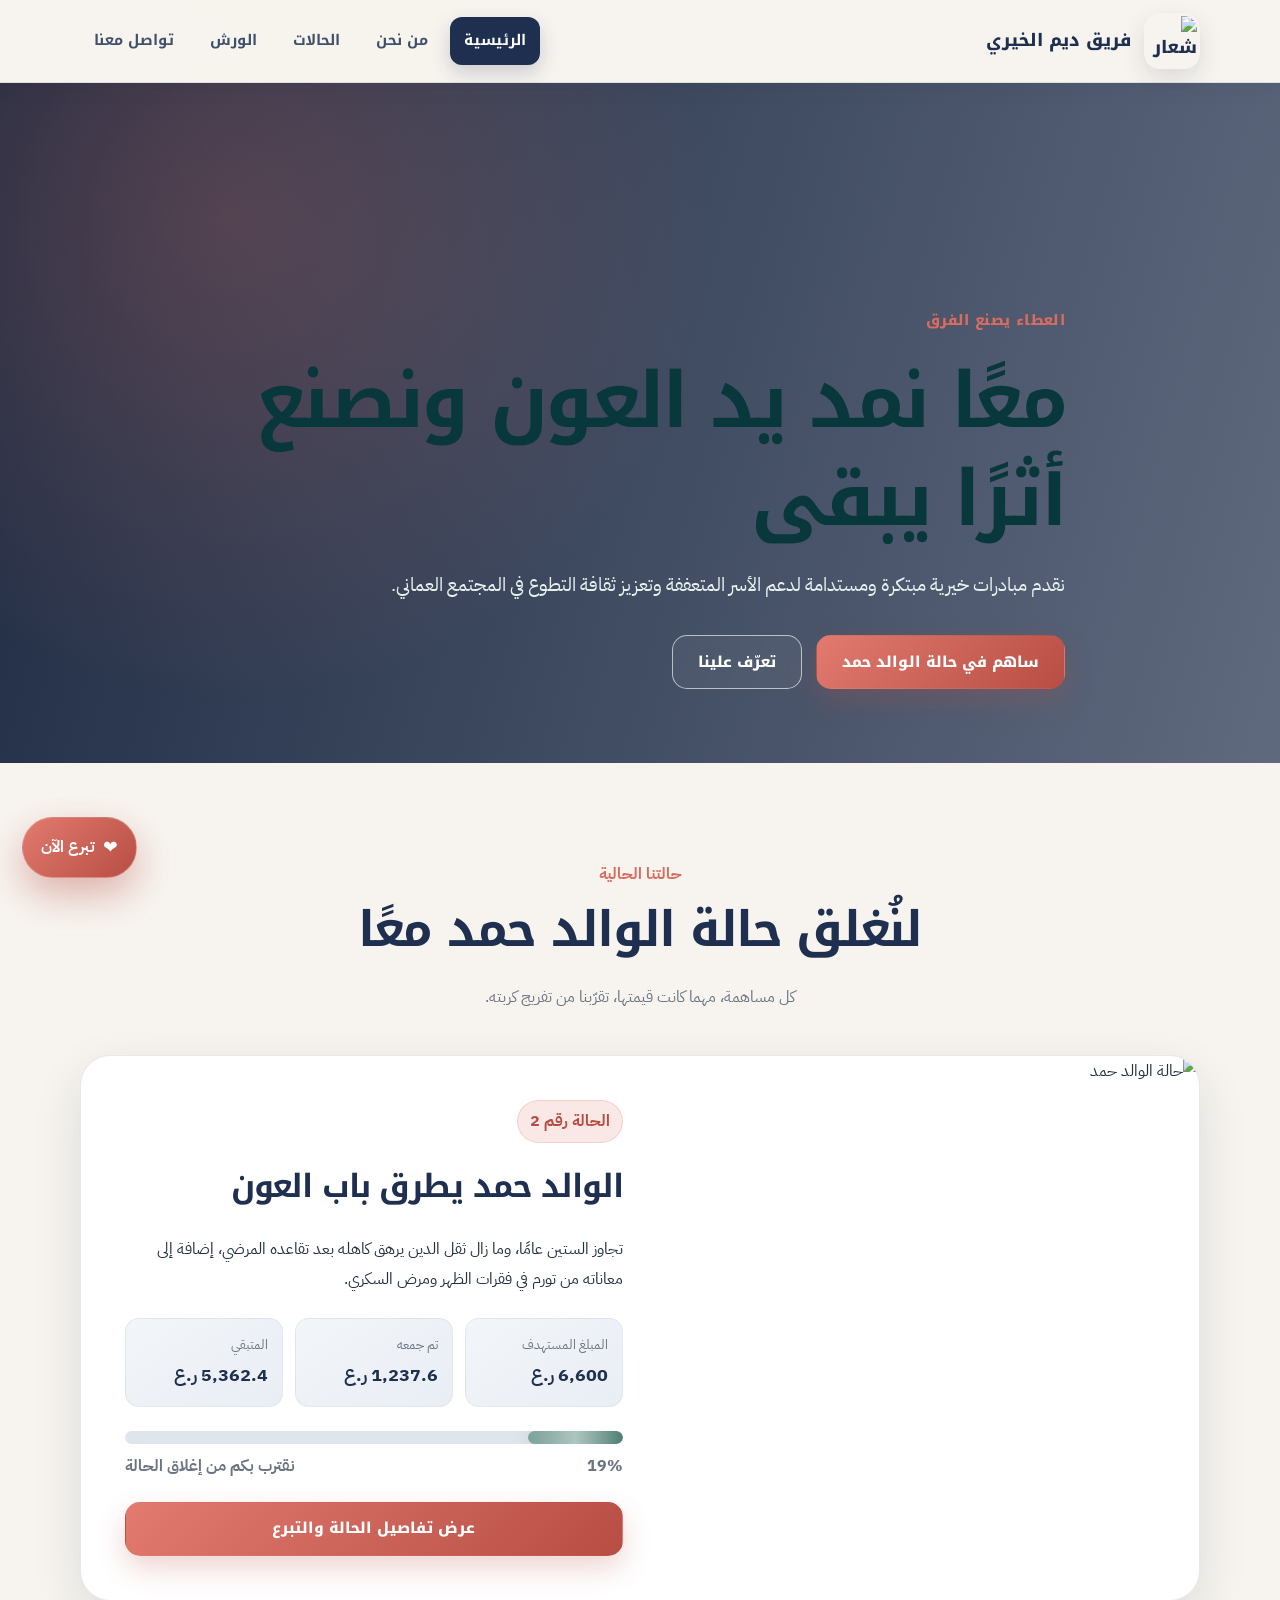
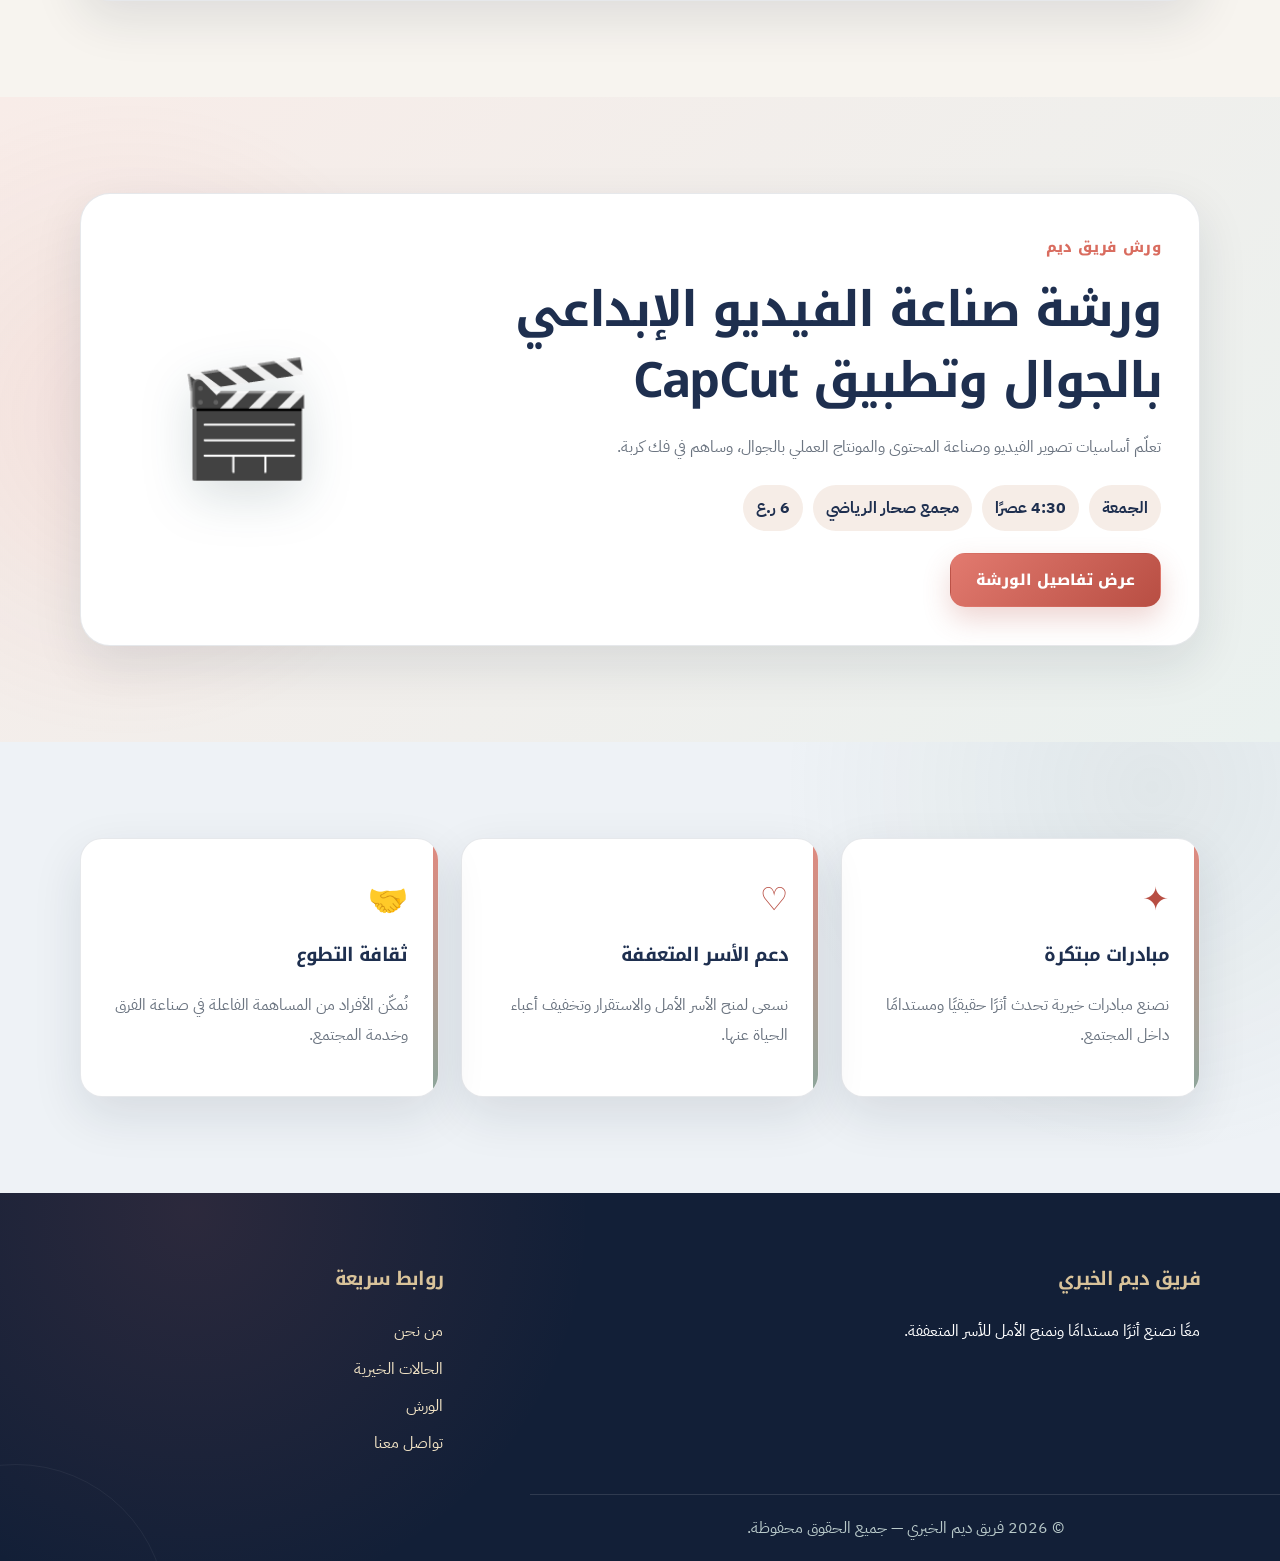
==== commit f75fc0c6: "Add files via upload" ====
--- a/index.html
+++ b/index.html
@@ -5,11 +5,11 @@
 
 <meta charset="UTF-8">
 <meta name="viewport" content="width=device-width, initial-scale=1.0, viewport-fit=cover">
-<meta name="theme-color" content="#073E42">
+<meta name="theme-color" content="#1E2F4F">
 <meta name="description" content="الموقع الرسمي لفريق ديم الخيري">
 <link rel="preconnect" href="https://fonts.googleapis.com">
 <link rel="preconnect" href="https://fonts.gstatic.com" crossorigin>
-<link href="https://fonts.googleapis.com/css2?family=Tajawal:wght@400;500;700;800&display=swap" rel="stylesheet">
+<link href="https://fonts.googleapis.com/css2?family=IBM+Plex+Sans+Arabic:wght@400;500;600;700&family=Noto+Kufi+Arabic:wght@600;700;800&display=swap" rel="stylesheet">
 <link rel="stylesheet" href="style.css">
 
 </head>
@@ -56,7 +56,7 @@
 
       <article class="featured-case">
         <div class="case-image">
-          <img src="images/hamad-case.jpeg" alt="حالة الوالد حمد">
+          <img loading="lazy" src="images/hamad-case.jpeg" alt="حالة الوالد حمد">
         </div>
         <div class="case-content">
           <span class="case-number">الحالة رقم 2</span>
--- a/style.css
+++ b/style.css
@@ -690,425 +690,596 @@
 
 
 /* =========================================================
-   الهوية الاحترافية الجديدة — Deem Signature 2026
+   DEEM SIGNATURE V5 — هوية بصرية احترافية متكاملة
    ========================================================= */
 :root{
-  --primary:#073E42;
-  --primary-dark:#042D30;
-  --primary-light:#0D6265;
-  --gold:#C99A55;
-  --gold-dark:#9C7137;
-  --cream:#F7F1E7;
-  --soft:#EDF3F1;
-  --text:#173336;
-  --muted:#64777A;
+  --primary:#103F43;
+  --primary-700:#0A3033;
+  --primary-600:#15565B;
+  --primary-100:#E8F1F0;
+  --accent:#B58A4B;
+  --accent-700:#8C6735;
+  --accent-100:#F4EBDD;
+  --background:#F8F7F3;
+  --surface:#FFFFFF;
+  --surface-soft:#F0F4F2;
+  --text:#193235;
+  --muted:#657679;
+  --border:rgba(16,63,67,.11);
   --white:#FFFFFF;
+  --cream:#F4EBDD;
+  --soft:#F0F4F2;
+  --gold:#B58A4B;
+  --gold-dark:#8C6735;
+  --shadow-sm:0 8px 24px rgba(10,48,51,.07);
+  --shadow:0 18px 50px rgba(10,48,51,.11);
+  --shadow-lg:0 28px 75px rgba(10,48,51,.16);
+  --radius-sm:14px;
+  --radius:22px;
+  --radius-lg:30px;
+}
+
+html{scroll-padding-top:92px}
+body{
+  font-family:"IBM Plex Sans Arabic",system-ui,-apple-system,"Segoe UI",sans-serif;
+  background:
+    radial-gradient(circle at 8% 2%,rgba(181,138,75,.075),transparent 26rem),
+    var(--background);
+  color:var(--text);
+  font-size:16px;
+  line-height:1.9;
+  letter-spacing:0;
+}
+h1,h2,h3,.brand,.btn,.main-nav a,.section-tag,.eyebrow{
+  font-family:"Noto Kufi Arabic","IBM Plex Sans Arabic",sans-serif;
+}
+h1,h2,h3{letter-spacing:-.035em}
+p{max-width:75ch}
+::selection{background:rgba(181,138,75,.25);color:var(--primary-700)}
+
+/* Header */
+.site-header{
+  background:rgba(248,247,243,.88);
+  border-bottom:1px solid var(--border);
+  box-shadow:0 6px 24px rgba(10,48,51,.035);
+  backdrop-filter:blur(18px) saturate(145%);
+}
+.nav-wrap{min-height:82px}
+.brand{color:var(--primary);font-size:1.08rem;gap:13px}
+.brand img{
+  width:56px;height:56px;object-fit:contain;
+  background:transparent;border-radius:16px;
+  box-shadow:0 9px 25px rgba(10,48,51,.12);
+}
+.main-nav{gap:8px}
+.main-nav a{
+  color:#315154;padding:10px 14px;border-radius:12px;
+  font-size:.92rem;font-weight:700;transition:.25s ease;
+}
+.main-nav a:after{display:none}
+.main-nav a:hover{
+  color:var(--primary);background:var(--primary-100);
+  transform:translateY(-1px);
+}
+.menu-toggle{
+  width:44px;height:44px;border-radius:13px;
+  background:var(--primary-100);color:var(--primary);
+  transition:.25s ease;
+}
+.menu-toggle:hover{background:var(--primary);color:white}
+
+/* Hero */
+.hero{
+  min-height:680px;
+  background:
+    linear-gradient(105deg,rgba(5,35,38,.94),rgba(8,48,51,.71)),
+    url("images/hamad-case.jpeg") center/cover;
+  isolation:isolate;
+}
+.hero:before{
+  content:"";position:absolute;inset:0;
+  background:radial-gradient(circle at 18% 20%,rgba(181,138,75,.22),transparent 30rem);
+  pointer-events:none;z-index:0;
+}
+.hero-content{max-width:850px;text-align:right;margin-inline-start:auto}
+.eyebrow,.section-tag{
+  color:var(--accent);font-size:.9rem;font-weight:800;
+  letter-spacing:.025em;
+}
+.hero h1,.page-hero h1{
+  font-size:clamp(2.4rem,6vw,5rem);line-height:1.28;
+  margin:10px 0 18px;
+}
+.hero p{margin:0 0 30px;font-size:1.18rem;line-height:2;color:#E6F0EF}
+.hero-actions{justify-content:flex-start}
+.page-hero{
+  position:relative;overflow:hidden;padding:105px 0;
+  background:
+    radial-gradient(circle at 15% 20%,rgba(181,138,75,.24),transparent 26rem),
+    linear-gradient(135deg,var(--primary-600),var(--primary-700));
+}
+.page-hero:after{
+  content:"";position:absolute;width:360px;height:360px;
+  border:1px solid rgba(255,255,255,.1);border-radius:50%;
+  left:-120px;bottom:-230px;
+}
+.page-hero p{color:#D9E7E6}
+
+/* Buttons */
+.btn{
+  min-height:54px;padding:11px 25px;border-radius:15px;
+  font-size:.94rem;font-weight:800;
+  box-shadow:none;transition:.25s ease;
+}
+.btn-primary{
+  background:linear-gradient(135deg,#C09A61,var(--accent-700));
+  color:white;box-shadow:0 12px 28px rgba(140,103,53,.25);
+}
+.btn-primary:hover{
+  transform:translateY(-3px);filter:none;
+  box-shadow:0 18px 36px rgba(140,103,53,.32);
+}
+.btn-outline{
+  border-color:rgba(255,255,255,.62);color:white;
+  background:rgba(255,255,255,.05);backdrop-filter:blur(8px);
+}
+.btn-outline:hover{background:white;color:var(--primary);transform:translateY(-3px)}
+
+/* Sections and typography */
+.section{padding:96px 0}
+.soft-bg{
+  background:
+    radial-gradient(circle at 90% 10%,rgba(181,138,75,.09),transparent 23rem),
+    var(--surface-soft);
+}
+.section-heading{margin-bottom:42px}
+.section-heading h2,.text-panel h2,.workshop-copy h2,.workshop-card h2{
+  color:var(--primary);font-size:clamp(1.85rem,4vw,3.05rem);
+  line-height:1.45;margin:6px 0 12px;
+}
+.section-heading p,.text-panel p{color:var(--muted);font-size:1.02rem}
+
+/* Cards */
+.featured-case,.case-story,.donation-card,.workshop-card,.workshop-banner,
+.info-card,.contact-card,.identity-card,.value-card,.about-quote{
+  background:var(--surface);border:1px solid var(--border);
+  box-shadow:var(--shadow);border-radius:var(--radius);
+}
+.featured-case{border-radius:var(--radius-lg);transition:.35s ease}
+.featured-case:hover{transform:translateY(-5px);box-shadow:var(--shadow-lg)}
+.case-image{overflow:hidden}
+.case-image img{transition:transform .7s ease}
+.featured-case:hover .case-image img{transform:scale(1.025)}
+.case-content{padding:44px}
+.case-number{
+  background:var(--accent-100);color:var(--accent-700);
+  border:1px solid rgba(181,138,75,.18);
+}
+.case-content h3,.case-story h2{color:var(--primary)}
+.amount-row div,.workshop-detail{
+  background:linear-gradient(145deg,#F3F6F4,#EDF2F0);
+  border:1px solid rgba(16,63,67,.055);
+}
+.amount-row strong,.donation-stat strong,.workshop-detail strong{color:var(--primary)}
+.progress{height:13px;background:#DFE8E5}
+.progress.large{height:17px}
+.progress-bar{
+  position:relative;overflow:hidden;
+  background:linear-gradient(90deg,#73AFC0,#3C8094);
+  box-shadow:0 0 18px rgba(60,128,148,.22);
+}
+.progress-bar:after{
+  content:"";position:absolute;inset:0;
+  background:linear-gradient(90deg,transparent,rgba(255,255,255,.48),transparent);
+  transform:translateX(-100%);animation:deemShine 3.2s ease-in-out infinite;
+}
+@keyframes deemShine{65%,100%{transform:translateX(100%)}}
+
+.info-card,.contact-card,.value-card,.identity-card{
+  position:relative;overflow:hidden;transition:.3s ease;
+}
+.info-card:before,.contact-card:before,.value-card:before,.identity-card:before{
+  content:"";position:absolute;right:0;top:0;width:5px;height:100%;
+  background:linear-gradient(var(--accent),var(--primary-600));opacity:.8;
+}
+.info-card:hover,.contact-card:hover,.value-card:hover,.identity-card:hover{
+  transform:translateY(-7px);box-shadow:var(--shadow-lg);
+  border-color:rgba(181,138,75,.28);
+}
+.info-card h3,.contact-card h3,.value-card h3,.identity-card h2{color:var(--primary)}
+.info-card p,.contact-card p,.value-card p,.identity-card p{color:var(--muted)}
+
+/* About */
+.about-hero{
+  background:
+    radial-gradient(circle at 18% 25%,rgba(181,138,75,.22),transparent 25rem),
+    linear-gradient(135deg,var(--primary-600),var(--primary-700));
+}
+.about-quote{
+  background:
+    radial-gradient(circle at 80% 10%,rgba(181,138,75,.14),transparent 14rem),
+    var(--primary);
+  color:white;
+}
+.about-quote p{color:white;font-size:1.2rem}
+.identity-icon{
+  background:linear-gradient(135deg,var(--accent),var(--accent-700));
+  color:white;box-shadow:0 10px 25px rgba(140,103,53,.22);
+}
+.about-cta-box{
+  background:
+    radial-gradient(circle at 10% 15%,rgba(181,138,75,.18),transparent 17rem),
+    linear-gradient(135deg,var(--primary-600),var(--primary-700));
+  border-radius:var(--radius-lg);box-shadow:var(--shadow-lg);
+}
+
+/* Case page */
+.case-details{gap:38px}
+.case-story,.donation-card{padding:38px}
+.donation-card{top:110px}
+.donation-stat{border-bottom-color:var(--border)}
+blockquote{
+  background:var(--accent-100);border-right-color:var(--accent);
+  color:var(--primary);border-radius:0 14px 14px 0;
+}
+.case-share-card{
+  background:
+    radial-gradient(circle at 12% 20%,rgba(181,138,75,.18),transparent 20rem),
+    linear-gradient(135deg,var(--primary-600),var(--primary-700));
+  border-radius:var(--radius-lg);box-shadow:var(--shadow-lg);
+}
+.share-btn{border-radius:13px;box-shadow:0 8px 22px rgba(0,0,0,.1)}
+
+/* Workshops */
+.workshop-highlight{
+  background:
+    radial-gradient(circle at 10% 50%,rgba(181,138,75,.12),transparent 20rem),
+    linear-gradient(135deg,#F7F1E7,#EBF2F0);
+}
+.workshop-banner,.workshop-card{border-radius:var(--radius-lg)}
+.workshop-visual{filter:drop-shadow(0 16px 25px rgba(10,48,51,.15))}
+.workshop-icon{background:var(--accent-100)}
+.countdown-card{
+  background:
+    radial-gradient(circle at 18% 15%,rgba(181,138,75,.2),transparent 15rem),
+    linear-gradient(135deg,var(--primary-600),var(--primary-700));
+  border:1px solid rgba(255,255,255,.12);border-radius:22px;
+}
+.countdown>div{
+  background:rgba(255,255,255,.095);border:1px solid rgba(255,255,255,.15);
+  backdrop-filter:blur(8px);border-radius:16px;
+}
+.workshop-section{border:1px solid var(--border)}
+.benefit-box{background:linear-gradient(145deg,#F7F0E5,#F2E6D4)}
+
+/* Contact */
+.contact-grid{margin:auto}
+.contact-card{padding:36px}
+.contact-card>a{color:var(--accent-700)}
+.notice-box{
+  background:linear-gradient(135deg,#F7F0E5,#F1E6D5);
+  border:1px solid rgba(181,138,75,.22);box-shadow:var(--shadow-sm);
+}
+
+/* Footer & floating button */
+.site-footer{
+  position:relative;overflow:hidden;
+  background:
+    radial-gradient(circle at 15% 5%,rgba(181,138,75,.14),transparent 25rem),
+    #082F32;
+}
+.site-footer:after{
+  content:"";position:absolute;width:300px;height:300px;
+  border:1px solid rgba(255,255,255,.055);border-radius:50%;
+  left:-135px;bottom:-205px;
+}
+.footer-grid,.copyright{position:relative;z-index:1}
+.footer-grid a{transition:.2s ease}
+.footer-grid a:hover{color:#E5C99F;transform:translateX(-3px)}
+.floating-donate{
+  background:linear-gradient(135deg,#C09A61,var(--accent-700));
+  border:1px solid rgba(255,255,255,.22);
+  box-shadow:0 16px 38px rgba(140,103,53,.4);
+}
+.floating-donate:hover{transform:translateY(-4px) scale(1.02)}
+
+/* Accessibility */
+a:focus-visible,button:focus-visible{
+  outline:3px solid rgba(181,138,75,.5);outline-offset:4px;
+}
+
+/* Responsive */
+@media(max-width:800px){
+  body{font-size:15px}
+  .site-header{background:rgba(248,247,243,.96)}
+  .nav-wrap{min-height:68px}
+  .brand img{width:47px;height:47px}
+  .main-nav{
+    background:rgba(255,255,255,.98);border:1px solid var(--border);
+    box-shadow:var(--shadow-lg);backdrop-filter:blur(18px);
+  }
+  .main-nav a{background:var(--surface-soft);color:var(--primary)}
+  .hero{min-height:590px;padding:70px 0}
+  .hero-content{text-align:center;margin:auto}
+  .hero-actions{justify-content:center}
+  .hero h1,.page-hero h1{font-size:clamp(2rem,9vw,2.75rem)}
+  .section{padding:66px 0}
+  .case-content,.case-story,.donation-card,.workshop-card{padding:24px}
+  .featured-case,.workshop-card,.workshop-banner,.case-story,.donation-card{border-radius:20px}
+}
+@media(max-width:480px){
+  .container{width:calc(100% - 24px)}
+  .hero{min-height:530px}
+  .hero p{font-size:1rem}
+  .page-hero{padding:72px 0}
+  .section{padding:55px 0}
+  .btn{width:100%}
+}
+@media(prefers-reduced-motion:reduce){
+  *{animation:none!important;transition:none!important;scroll-behavior:auto!important}
+}
+
+.main-nav a.active{background:var(--primary);color:white;box-shadow:0 8px 20px rgba(16,63,67,.16)}
+
+
+/* =========================================================
+   DEEM SIGNATURE V6 — لوحة ألوان جديدة بالكامل
+   كحلي عميق + مرجاني دافئ + رملي فاتح + أخضر هادئ
+   ========================================================= */
+:root{
+  --primary:#1E2F4F;
+  --primary-700:#14213A;
+  --primary-600:#2B426D;
+  --primary-100:#EAF0F8;
+
+  --accent:#D96C5F;
+  --accent-700:#B84E43;
+  --accent-100:#F9E8E5;
+
+  --support:#6F8F82;
+  --support-100:#E8F0EC;
+
+  --background:#F7F4EF;
   --surface:#FFFFFF;
-  --border:rgba(7,62,66,.10);
-  --shadow:0 18px 50px rgba(4,45,48,.11);
-  --shadow-hover:0 24px 65px rgba(4,45,48,.17);
-  --radius:24px;
+  --surface-soft:#EEF2F6;
+  --text:#233042;
+  --muted:#6B7480;
+  --border:rgba(30,47,79,.11);
+
+  --white:#FFFFFF;
+  --cream:#F6EDE7;
+  --soft:#EEF2F6;
+  --gold:#D96C5F;
+  --gold-dark:#B84E43;
+
+  --shadow-sm:0 8px 24px rgba(20,33,58,.07);
+  --shadow:0 18px 50px rgba(20,33,58,.11);
+  --shadow-lg:0 28px 75px rgba(20,33,58,.16);
 }
 
 body{
   background:
-    radial-gradient(circle at 8% 3%,rgba(201,154,85,.08),transparent 24rem),
-    #FCFBF8;
-  color:var(--text);
-}
-
-/* الرأس والقائمة */
+    radial-gradient(circle at 8% 2%,rgba(217,108,95,.07),transparent 26rem),
+    var(--background);
+}
+
+::selection{
+  background:rgba(217,108,95,.22);
+  color:var(--primary-700);
+}
+
 .site-header{
-  background:rgba(252,251,248,.90);
-  border-bottom:1px solid rgba(7,62,66,.08);
-  box-shadow:0 8px 30px rgba(4,45,48,.035);
-}
-.brand{
-  color:var(--primary);
-  letter-spacing:-.2px;
-}
-.brand img{
-  background:transparent;
-  border-radius:14px;
-  box-shadow:0 7px 22px rgba(4,45,48,.12);
-}
+  background:rgba(247,244,239,.9);
+  border-bottom-color:rgba(30,47,79,.1);
+  box-shadow:0 6px 24px rgba(20,33,58,.04);
+}
+
+.brand{color:var(--primary)}
+.brand img{box-shadow:0 9px 25px rgba(20,33,58,.12)}
+
 .main-nav a{
-  color:#294A4D;
-  transition:color .25s ease;
+  color:#40506A;
 }
 .main-nav a:hover{
   color:var(--primary);
-}
-.main-nav a:after{
-  height:3px;
-  border-radius:999px;
-  background:linear-gradient(90deg,var(--gold),#E0B978);
-}
-
-/* العناوين الرئيسية */
+  background:var(--primary-100);
+}
+.main-nav a.active{
+  background:var(--primary);
+  color:white;
+  box-shadow:0 8px 20px rgba(30,47,79,.2);
+}
+
+.menu-toggle{
+  background:var(--primary-100);
+  color:var(--primary);
+}
+.menu-toggle:hover{
+  background:var(--primary);
+  color:white;
+}
+
+/* الواجهات الرئيسية */
 .hero{
-  min-height:680px;
-  background:
-    linear-gradient(110deg,rgba(3,39,42,.92),rgba(3,39,42,.60)),
+  background:
+    linear-gradient(105deg,rgba(20,33,58,.95),rgba(30,47,79,.7)),
     url("images/hamad-case.jpeg") center/cover;
 }
-.hero:after{
-  content:"";
-  position:absolute;
-  inset:auto 0 0;
-  height:180px;
-  background:linear-gradient(transparent,rgba(3,39,42,.30));
-  pointer-events:none;
-}
-.hero-content{
-  text-align:right;
-  margin-inline-start:auto;
-  margin-inline-end:0;
-}
-.hero h1{
-  max-width:830px;
-  letter-spacing:-1.5px;
-}
-.hero p{
-  margin-inline:0;
-  max-width:660px;
-}
-.hero-actions{
-  justify-content:flex-start;
-}
-.page-hero{
-  position:relative;
-  overflow:hidden;
-  background:
-    radial-gradient(circle at 15% 25%,rgba(201,154,85,.25),transparent 24rem),
-    linear-gradient(135deg,var(--primary-light),var(--primary-dark));
-}
-.page-hero:after{
-  content:"";
-  position:absolute;
-  width:300px;
-  height:300px;
-  border:1px solid rgba(255,255,255,.10);
-  border-radius:50%;
-  left:-90px;
-  bottom:-170px;
-}
-.eyebrow,.section-tag{
-  color:#DDBD88;
+.hero:before{
+  background:radial-gradient(circle at 18% 20%,rgba(217,108,95,.24),transparent 30rem);
+}
+
+.page-hero,
+.about-hero{
+  background:
+    radial-gradient(circle at 15% 20%,rgba(217,108,95,.2),transparent 26rem),
+    linear-gradient(135deg,var(--primary-600),var(--primary-700));
+}
+
+.eyebrow,
+.section-tag{
+  color:var(--accent);
 }
 
 /* الأزرار */
-.btn{
-  min-height:54px;
-  border-radius:15px;
-  box-shadow:none;
-  transition:transform .25s ease,box-shadow .25s ease,filter .25s ease;
-}
 .btn-primary{
-  background:linear-gradient(135deg,#D4A65E,var(--gold-dark));
-  color:#fff;
-  box-shadow:0 10px 26px rgba(156,113,55,.23);
+  background:linear-gradient(135deg,#E27A6F,var(--accent-700));
+  color:white;
+  box-shadow:0 12px 28px rgba(184,78,67,.24);
 }
 .btn-primary:hover{
-  transform:translateY(-3px);
-  filter:none;
-  box-shadow:0 15px 32px rgba(156,113,55,.32);
-}
-.btn-outline{
-  border-color:rgba(255,255,255,.58);
-  background:rgba(255,255,255,.06);
-  backdrop-filter:blur(8px);
-}
-
-/* البطاقات */
-.featured-case,
-.case-story,
-.donation-card,
-.info-card,
-.contact-card,
-.workshop-card,
-.identity-card,
-.value-card,
-.about-quote{
-  border:1px solid var(--border);
-  box-shadow:var(--shadow);
-}
-.featured-case,
-.workshop-card,
-.case-story,
-.donation-card{
-  background:linear-gradient(145deg,#fff,#FDFBF7);
-}
-.featured-case{
-  transition:transform .35s ease,box-shadow .35s ease;
-}
-.featured-case:hover{
-  transform:translateY(-5px);
-  box-shadow:var(--shadow-hover);
-}
-.case-image{
-  position:relative;
-  overflow:hidden;
-}
-.case-image:after{
-  content:"";
-  position:absolute;
-  inset:0;
-  background:linear-gradient(90deg,transparent 60%,rgba(7,62,66,.09));
-  pointer-events:none;
-}
-.case-image img{
-  transition:transform .7s ease;
-}
-.featured-case:hover .case-image img{
-  transform:scale(1.025);
-}
+  box-shadow:0 18px 36px rgba(184,78,67,.31);
+}
+
+.btn-outline:hover{
+  color:var(--primary);
+}
+
+/* الأقسام */
+.soft-bg{
+  background:
+    radial-gradient(circle at 90% 10%,rgba(111,143,130,.11),transparent 23rem),
+    var(--surface-soft);
+}
+
+.section-heading h2,
+.text-panel h2,
+.workshop-copy h2,
+.workshop-card h2,
+.case-content h3,
+.case-story h2,
+.info-card h3,
+.contact-card h3,
+.value-card h3,
+.identity-card h2{
+  color:var(--primary);
+}
+
+/* البطاقات والتفاصيل */
 .case-number{
-  background:rgba(201,154,85,.12);
-  border:1px solid rgba(201,154,85,.20);
-  color:var(--gold-dark);
-}
-
-/* أرقام الحالة */
+  background:var(--accent-100);
+  color:var(--accent-700);
+  border-color:rgba(217,108,95,.18);
+}
+
 .amount-row div,
 .workshop-detail{
-  background:linear-gradient(145deg,#F3F7F5,#EDF3F1);
-  border:1px solid rgba(7,62,66,.055);
-}
+  background:linear-gradient(145deg,#F2F5F9,#E9EEF5);
+  border-color:rgba(30,47,79,.055);
+}
+
 .amount-row strong,
 .donation-stat strong,
 .workshop-detail strong{
   color:var(--primary);
 }
+
 .progress{
-  height:13px;
-  background:#E1E8E5;
-}
-.progress.large{
-  height:17px;
+  background:#DFE5ED;
 }
 .progress-bar{
-  position:relative;
-  overflow:hidden;
-  background:linear-gradient(90deg,#72ACC7,#3D89AD);
-  box-shadow:0 0 18px rgba(61,137,173,.22);
-}
-.progress-bar:after{
-  content:"";
-  position:absolute;
-  inset:0;
-  background:linear-gradient(90deg,transparent,rgba(255,255,255,.45),transparent);
-  transform:translateX(-100%);
-  animation:deemProgressShine 3s ease-in-out infinite;
-}
-@keyframes deemProgressShine{
-  60%,100%{transform:translateX(100%)}
-}
-
-/* الأقسام */
-.section-heading h2,
-.text-panel h2,
-.case-content h3,
-.case-story h2,
-.workshop-copy h2,
-.workshop-card h2{
-  color:var(--primary);
-  letter-spacing:-.5px;
-}
-.soft-bg{
-  background:
-    linear-gradient(rgba(237,243,241,.96),rgba(237,243,241,.96)),
-    radial-gradient(circle at 90% 20%,rgba(201,154,85,.16),transparent 22rem);
-}
-.info-card,
-.contact-card,
-.value-card{
-  position:relative;
-  overflow:hidden;
-  transition:transform .3s ease,box-shadow .3s ease,border-color .3s ease;
-}
+  background:linear-gradient(90deg,#7BA39A,#4F7E72);
+  box-shadow:0 0 18px rgba(79,126,114,.24);
+}
+
 .info-card:before,
 .contact-card:before,
-.value-card:before{
-  content:"";
-  position:absolute;
-  right:0;
-  top:0;
-  width:5px;
-  height:100%;
-  background:linear-gradient(var(--gold),var(--primary-light));
-  opacity:.75;
-}
+.value-card:before,
+.identity-card:before{
+  background:linear-gradient(var(--accent),var(--support));
+}
+
 .info-card:hover,
 .contact-card:hover,
-.value-card:hover{
-  transform:translateY(-6px);
-  box-shadow:var(--shadow-hover);
-  border-color:rgba(201,154,85,.26);
-}
-
-/* الورشة */
+.value-card:hover,
+.identity-card:hover{
+  border-color:rgba(217,108,95,.28);
+}
+
+/* صفحة من نحن */
+.about-quote{
+  background:
+    radial-gradient(circle at 80% 10%,rgba(217,108,95,.16),transparent 14rem),
+    var(--primary);
+}
+.identity-icon{
+  background:linear-gradient(135deg,var(--accent),var(--accent-700));
+  box-shadow:0 10px 25px rgba(184,78,67,.22);
+}
+.about-cta-box{
+  background:
+    radial-gradient(circle at 10% 15%,rgba(217,108,95,.18),transparent 17rem),
+    linear-gradient(135deg,var(--primary-600),var(--primary-700));
+}
+
+/* صفحة الحالة */
+blockquote{
+  background:var(--accent-100);
+  border-right-color:var(--accent);
+  color:var(--primary);
+}
+
+.case-share-card{
+  background:
+    radial-gradient(circle at 12% 20%,rgba(217,108,95,.18),transparent 20rem),
+    linear-gradient(135deg,var(--primary-600),var(--primary-700));
+}
+
+/* الورش */
 .workshop-highlight{
   background:
-    radial-gradient(circle at 10% 50%,rgba(201,154,85,.15),transparent 20rem),
-    linear-gradient(135deg,#F8F2E8,#EAF2EF);
-}
-.workshop-banner{
-  position:relative;
-  overflow:hidden;
-  border:1px solid var(--border);
-}
-.workshop-banner:after{
-  content:"";
-  position:absolute;
-  width:240px;
-  height:240px;
-  border-radius:50%;
-  background:rgba(201,154,85,.09);
-  left:-80px;
-  top:-110px;
-}
-.workshop-visual{
-  filter:drop-shadow(0 16px 24px rgba(4,45,48,.15));
+    radial-gradient(circle at 10% 50%,rgba(217,108,95,.1),transparent 20rem),
+    linear-gradient(135deg,#F8ECE8,#EAF1EF);
+}
+.workshop-icon{
+  background:var(--accent-100);
 }
 .countdown-card{
   background:
-    radial-gradient(circle at 20% 20%,rgba(201,154,85,.18),transparent 15rem),
-    linear-gradient(135deg,var(--primary-light),var(--primary-dark));
-  border:1px solid rgba(255,255,255,.11);
-}
-.countdown>div{
-  background:rgba(255,255,255,.095);
-  border:1px solid rgba(255,255,255,.15);
-  backdrop-filter:blur(7px);
-}
-.workshop-section{
-  border:1px solid rgba(7,62,66,.07);
+    radial-gradient(circle at 18% 15%,rgba(217,108,95,.2),transparent 15rem),
+    linear-gradient(135deg,var(--primary-600),var(--primary-700));
 }
 .benefit-box{
-  background:linear-gradient(145deg,#F9F3E8,#F5EBDD);
-}
-
-/* صفحة من نحن */
-.about-hero{
-  background:
-    radial-gradient(circle at 18% 25%,rgba(201,154,85,.22),transparent 24rem),
-    linear-gradient(135deg,var(--primary-light),var(--primary-dark));
-}
-.about-quote{
-  background:
-    radial-gradient(circle at 80% 10%,rgba(201,154,85,.13),transparent 12rem),
-    var(--primary);
-}
-.identity-card{
-  background:linear-gradient(145deg,#fff,#FAF7F1);
-  transition:transform .3s ease,box-shadow .3s ease;
-}
-.identity-card:hover{
-  transform:translateY(-5px);
-  box-shadow:var(--shadow-hover);
-}
-.identity-icon{
-  background:linear-gradient(135deg,var(--gold),var(--gold-dark));
-  color:white;
-}
-
-/* التنبيهات والتواصل */
+  background:linear-gradient(145deg,#F8EAE7,#F4DED9);
+}
+
+/* التواصل */
+.contact-card>a{
+  color:var(--accent-700);
+}
 .notice-box{
-  background:linear-gradient(135deg,#F8F1E6,#F4E9D8);
-  border:1px solid rgba(201,154,85,.20);
-}
-blockquote{
-  background:linear-gradient(135deg,#F9F3E9,#F5EBDD);
-  border-right-color:var(--gold);
-}
-.case-share-card{
-  background:
-    radial-gradient(circle at 10% 50%,rgba(201,154,85,.18),transparent 17rem),
-    linear-gradient(135deg,var(--primary-light),var(--primary-dark));
-}
-.share-btn{
-  box-shadow:0 8px 20px rgba(4,45,48,.10);
-}
-
-/* زر التبرع العائم */
-.floating-donate{
-  background:linear-gradient(135deg,#D4A65E,var(--gold-dark));
-  box-shadow:0 15px 35px rgba(156,113,55,.38);
-  border:1px solid rgba(255,255,255,.20);
-}
-.floating-donate:hover{
-  transform:translateY(-4px) scale(1.02);
+  background:linear-gradient(135deg,#F9ECE8,#F5E1DC);
+  border-color:rgba(217,108,95,.22);
 }
 
 /* التذييل */
 .site-footer{
-  position:relative;
-  overflow:hidden;
-  background:
-    radial-gradient(circle at 15% 10%,rgba(201,154,85,.13),transparent 25rem),
-    #042D30;
-}
-.site-footer:after{
-  content:"";
-  position:absolute;
-  width:280px;
-  height:280px;
-  border:1px solid rgba(255,255,255,.05);
-  border-radius:50%;
-  left:-120px;
-  bottom:-190px;
-}
-.footer-grid,.copyright{
-  position:relative;
-  z-index:1;
-}
-
-/* حالات التركيز لسهولة الاستخدام */
+  background:
+    radial-gradient(circle at 15% 5%,rgba(217,108,95,.13),transparent 25rem),
+    #121F37;
+}
+.footer-grid a:hover{
+  color:#F2B4AC;
+}
+.floating-donate{
+  background:linear-gradient(135deg,#E27A6F,var(--accent-700));
+  box-shadow:0 16px 38px rgba(184,78,67,.4);
+}
+
 a:focus-visible,
 button:focus-visible{
-  outline:3px solid rgba(201,154,85,.48);
-  outline-offset:4px;
-}
-
-/* الجوال */
+  outline-color:rgba(217,108,95,.52);
+}
+
 @media(max-width:800px){
-  .hero-content{
-    text-align:center;
-  }
-  .hero p{
-    margin-inline:auto;
-  }
-  .hero-actions{
-    justify-content:center;
+  .site-header{
+    background:rgba(247,244,239,.97);
   }
   .main-nav{
-    background:rgba(252,251,248,.98);
-    border:1px solid rgba(7,62,66,.08);
+    background:rgba(255,255,255,.98);
   }
   .main-nav a{
-    background:#F3F6F4;
+    background:var(--surface-soft);
     color:var(--primary);
   }
-  .case-image:after{
-    background:linear-gradient(transparent 70%,rgba(7,62,66,.08));
-  }
-}
-
-@media(max-width:480px){
-  .site-header{
-    backdrop-filter:blur(16px);
-  }
-  .hero{
-    min-height:540px;
-  }
-  .hero h1{
-    letter-spacing:-.7px;
-  }
-  .featured-case,
-  .workshop-card,
-  .case-story,
-  .donation-card{
-    border-radius:19px;
-  }
-}
+}
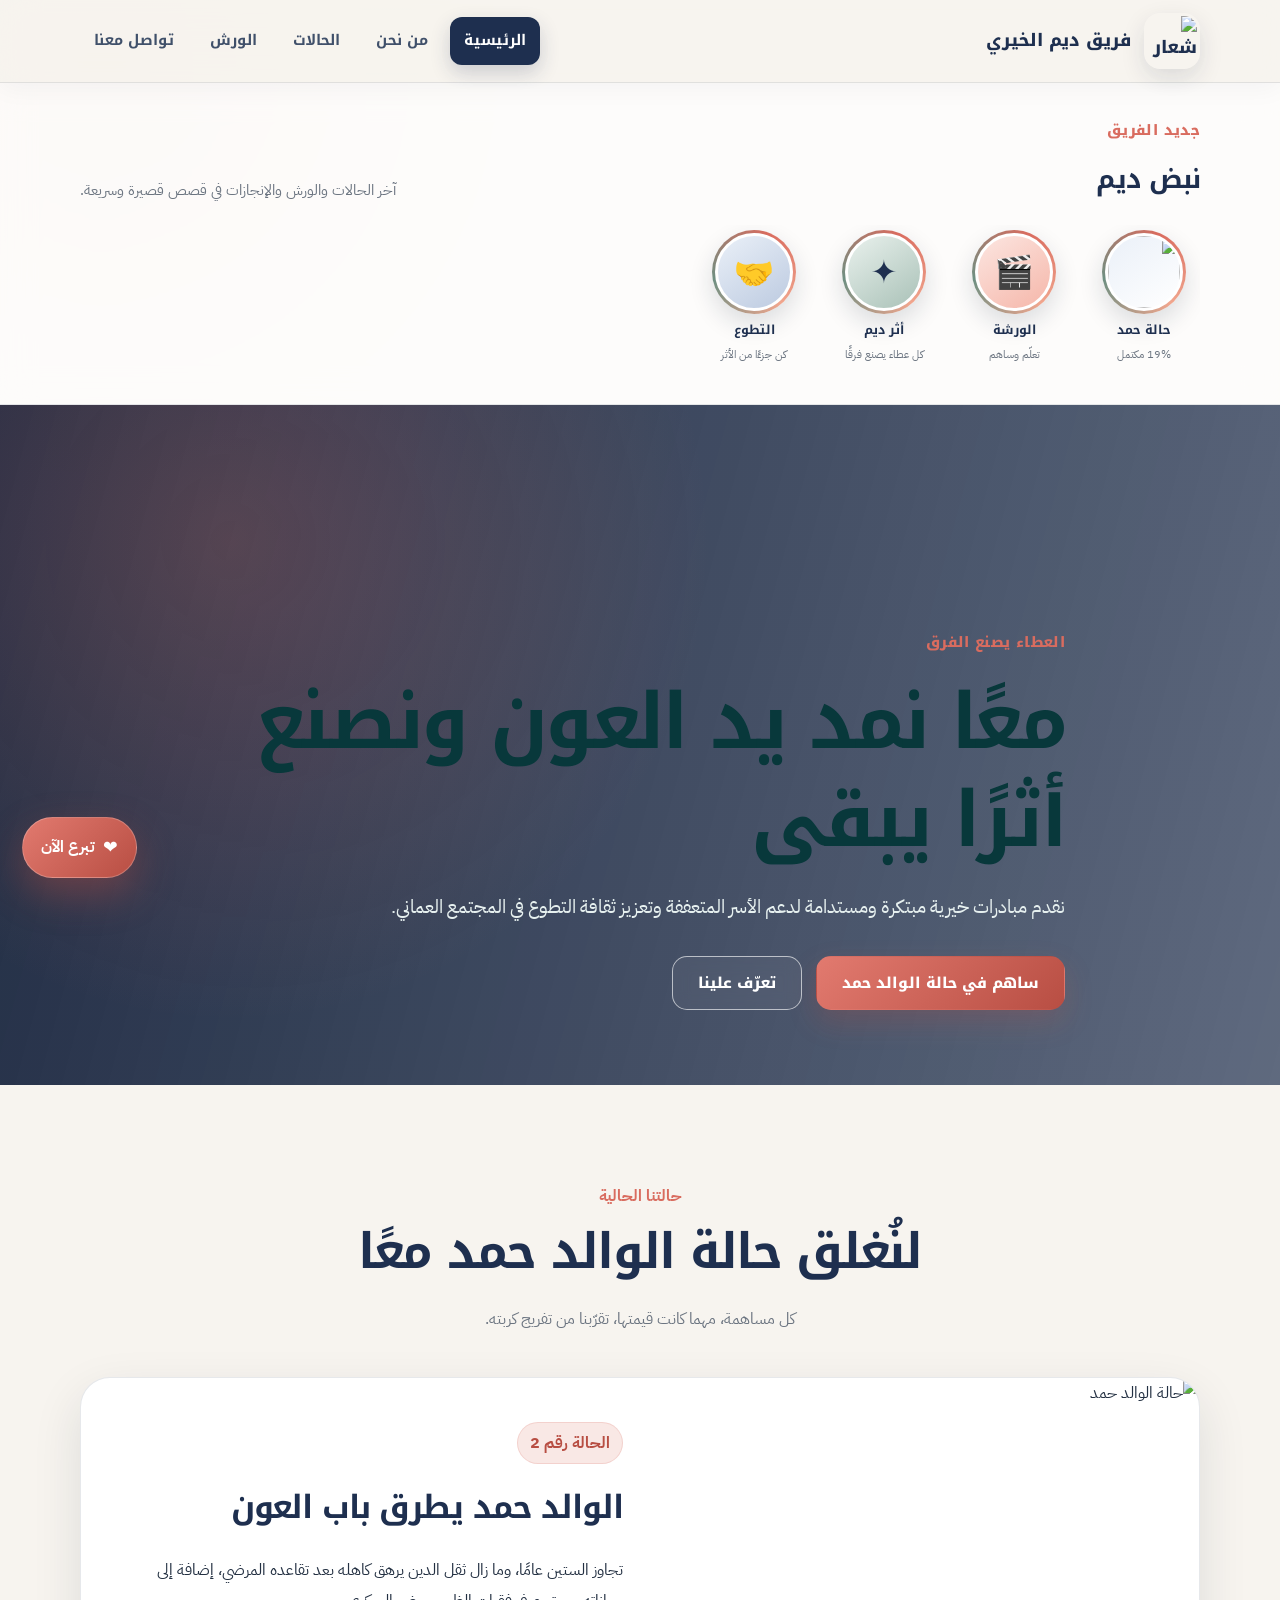
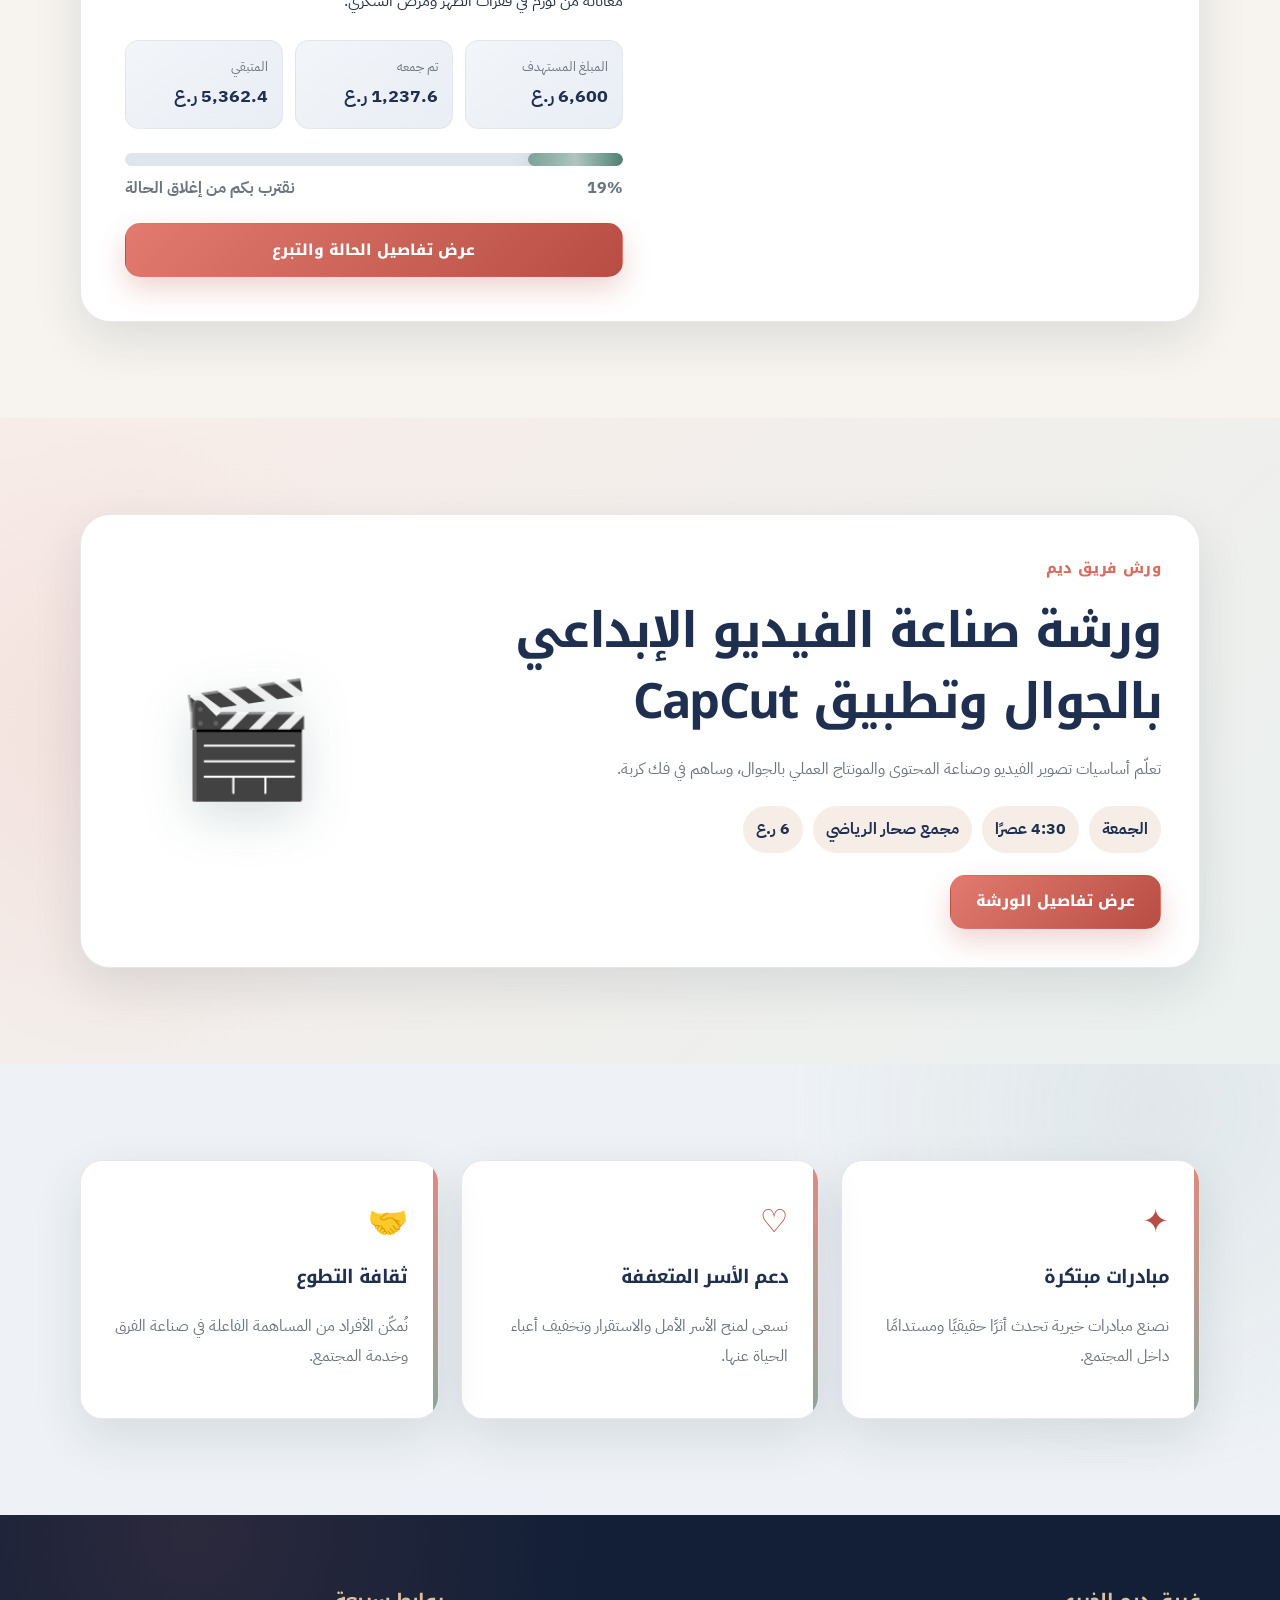
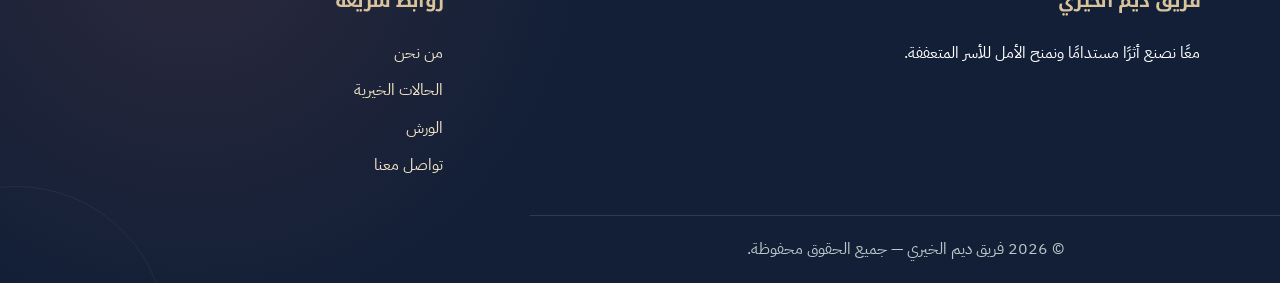
==== commit 8b6e21d7: "Add files via upload" ====
--- a/index.html
+++ b/index.html
@@ -33,6 +33,85 @@
 </header>
 
 <main>
+
+
+  <!-- نبض ديم: قصص تفاعلية بهوية الموقع -->
+  <section class="deem-stories" aria-labelledby="stories-title">
+    <div class="container">
+      <div class="stories-heading">
+        <div>
+          <span class="section-tag">جديد الفريق</span>
+          <h2 id="stories-title">نبض ديم</h2>
+        </div>
+        <p>آخر الحالات والورش والإنجازات في قصص قصيرة وسريعة.</p>
+      </div>
+
+      <div class="stories-rail" role="list" aria-label="قصص نبض ديم">
+        <button class="story-bubble" type="button" data-story="hamad" role="listitem" aria-label="فتح قصة حالة الوالد حمد">
+          <span class="story-ring"><span class="story-cover story-cover-hamad"><img src="images/hamad-case.jpeg" alt=""></span></span>
+          <strong>حالة حمد</strong>
+          <small>19% مكتمل</small>
+        </button>
+
+        <button class="story-bubble" type="button" data-story="workshop" role="listitem" aria-label="فتح قصة ورشة صناعة الفيديو">
+          <span class="story-ring"><span class="story-cover story-cover-workshop">🎬</span></span>
+          <strong>الورشة</strong>
+          <small>تعلّم وساهم</small>
+        </button>
+
+        <button class="story-bubble" type="button" data-story="impact" role="listitem" aria-label="فتح قصة أثر ديم">
+          <span class="story-ring"><span class="story-cover story-cover-impact">✦</span></span>
+          <strong>أثر ديم</strong>
+          <small>كل عطاء يصنع فرقًا</small>
+        </button>
+
+        <button class="story-bubble" type="button" data-story="volunteer" role="listitem" aria-label="فتح قصة التطوع">
+          <span class="story-ring"><span class="story-cover story-cover-volunteer">🤝</span></span>
+          <strong>التطوع</strong>
+          <small>كن جزءًا من الأثر</small>
+        </button>
+      </div>
+    </div>
+  </section>
+
+  <!-- عارض القصص -->
+  <div class="story-viewer" data-story-viewer hidden aria-hidden="true">
+    <div class="story-backdrop" data-story-close></div>
+    <section class="story-panel" role="dialog" aria-modal="true" aria-label="عارض قصص نبض ديم">
+      <div class="story-progress" data-story-progress aria-hidden="true"></div>
+
+      <header class="story-header">
+        <div class="story-account">
+          <img src="images/logo.png" alt="شعار فريق ديم الخيري">
+          <div><strong>نبض ديم</strong><span data-story-date>الآن</span></div>
+        </div>
+        <div class="story-tools">
+          <button type="button" data-story-pause aria-label="إيقاف القصة مؤقتًا">Ⅱ</button>
+          <button type="button" data-story-close aria-label="إغلاق القصة">×</button>
+        </div>
+      </header>
+
+      <div class="story-stage" data-story-stage>
+        <div class="story-media" data-story-media></div>
+        <div class="story-gradient"></div>
+        <div class="story-copy">
+          <span data-story-kicker></span>
+          <h3 data-story-title></h3>
+          <p data-story-text></p>
+          <a class="btn btn-primary story-action" data-story-action href="#">ساهم الآن</a>
+        </div>
+
+        <button class="story-nav story-prev" type="button" data-story-prev aria-label="القصة السابقة">‹</button>
+        <button class="story-nav story-next" type="button" data-story-next aria-label="القصة التالية">›</button>
+      </div>
+
+      <footer class="story-footer">
+        <button type="button" data-story-share>مشاركة القصة</button>
+        <span>اسحب أو اضغط للانتقال</span>
+      </footer>
+    </section>
+  </div>
+
   <section class="hero">
     <div class="hero-overlay"></div>
     <div class="container hero-content">
--- a/style.css
+++ b/style.css
@@ -1283,3 +1283,120 @@
     color:var(--primary);
   }
 }
+
+
+/* =========================================================
+   DEEM V7 — نبض ديم (Stories)
+   ========================================================= */
+body.story-open{overflow:hidden}
+.deem-stories{
+  position:relative;
+  padding:32px 0 28px;
+  background:rgba(255,255,255,.72);
+  border-bottom:1px solid var(--border);
+  backdrop-filter:blur(16px);
+}
+.stories-heading{
+  display:flex;justify-content:space-between;align-items:end;
+  gap:24px;margin-bottom:20px;
+}
+.stories-heading h2{margin:2px 0 0;color:var(--primary);font-size:1.65rem}
+.stories-heading p{margin:0;color:var(--muted);font-size:.95rem}
+.stories-rail{
+  display:flex;gap:22px;overflow-x:auto;padding:4px 2px 12px;
+  scrollbar-width:thin;scroll-snap-type:x proximity;
+}
+.story-bubble{
+  flex:0 0 108px;display:flex;flex-direction:column;align-items:center;
+  gap:4px;background:none;border:0;color:var(--text);cursor:pointer;
+  scroll-snap-align:start;font-family:inherit;
+}
+.story-ring{
+  width:84px;height:84px;padding:3px;border-radius:50%;
+  background:conic-gradient(from 20deg,var(--accent),#F0A68E,var(--support),var(--accent));
+  box-shadow:0 10px 24px rgba(20,33,58,.14);
+  transition:.25s ease;
+}
+.story-cover{
+  width:100%;height:100%;border-radius:50%;border:3px solid white;
+  display:grid;place-items:center;overflow:hidden;
+  font-size:2rem;background:linear-gradient(145deg,var(--primary-100),white);
+}
+.story-cover img{width:100%;height:100%;object-fit:cover}
+.story-cover-workshop{background:linear-gradient(145deg,#FCE6E1,#F5B6A9)}
+.story-cover-impact{background:linear-gradient(145deg,#E9F1ED,#A9C1B7);color:var(--primary)}
+.story-cover-volunteer{background:linear-gradient(145deg,#EAF0F8,#BCCAE0)}
+.story-bubble strong{font-family:"Noto Kufi Arabic",sans-serif;font-size:.78rem;color:var(--primary)}
+.story-bubble small{font-size:.7rem;color:var(--muted)}
+.story-bubble:hover .story-ring{transform:translateY(-5px) scale(1.04);box-shadow:0 16px 32px rgba(20,33,58,.2)}
+.story-bubble.viewed .story-ring{background:#C8CFD9;box-shadow:none}
+
+.story-viewer{
+  position:fixed;inset:0;z-index:9999;display:grid;place-items:center;
+  padding:18px;
+}
+.story-viewer[hidden]{display:none}
+.story-backdrop{
+  position:absolute;inset:0;background:rgba(8,14,28,.82);
+  backdrop-filter:blur(16px);
+}
+.story-panel{
+  position:relative;width:min(430px,100%);height:min(780px,calc(100vh - 36px));
+  border-radius:28px;overflow:hidden;background:#101827;color:white;
+  box-shadow:0 35px 100px rgba(0,0,0,.5);isolation:isolate;
+  animation:storyEnter .32s ease both;
+}
+@keyframes storyEnter{from{opacity:0;transform:translateY(18px) scale(.97)}to{opacity:1;transform:none}}
+.story-progress{
+  position:absolute;z-index:8;top:13px;left:14px;right:14px;
+  display:flex;gap:5px;height:3px;
+}
+.story-progress span{flex:1;border-radius:20px;background:rgba(255,255,255,.3);overflow:hidden}
+.story-progress i{display:block;width:0;height:100%;background:white;border-radius:inherit}
+.story-header{
+  position:absolute;z-index:7;top:25px;left:17px;right:17px;
+  display:flex;align-items:center;justify-content:space-between;
+}
+.story-account{display:flex;align-items:center;gap:10px;text-shadow:0 2px 10px rgba(0,0,0,.3)}
+.story-account img{width:38px;height:38px;border-radius:12px;background:white;padding:2px}
+.story-account div{display:flex;flex-direction:column;line-height:1.35}
+.story-account strong{font-size:.88rem}.story-account span{font-size:.7rem;opacity:.8}
+.story-tools{display:flex;gap:6px}
+.story-tools button{
+  width:36px;height:36px;border:0;border-radius:12px;background:rgba(0,0,0,.25);
+  color:white;cursor:pointer;font-size:1.25rem;backdrop-filter:blur(8px)
+}
+.story-stage{position:relative;width:100%;height:100%;overflow:hidden;touch-action:pan-y}
+.story-media{position:absolute;inset:0;background-size:cover;background-position:center;transition:opacity .22s ease,transform .45s ease}
+.story-media.is-changing{opacity:.4;transform:scale(1.03)}
+.story-gradient{position:absolute;inset:0;background:linear-gradient(to bottom,rgba(5,10,20,.22) 0%,transparent 38%,rgba(5,10,20,.12) 48%,rgba(5,10,20,.92) 100%)}
+.story-copy{position:absolute;z-index:4;right:28px;left:28px;bottom:70px;text-align:right}
+.story-copy>span{display:inline-block;margin-bottom:8px;padding:7px 12px;border-radius:999px;background:rgba(255,255,255,.15);font-size:.75rem;font-weight:700;backdrop-filter:blur(8px)}
+.story-copy h3{margin:0 0 11px;color:white;font-size:clamp(1.55rem,6vw,2.25rem);line-height:1.45}
+.story-copy p{margin:0 0 20px;color:rgba(255,255,255,.9);font-size:.98rem;line-height:1.9}
+.story-action{display:inline-flex;width:auto;min-height:48px;padding-inline:22px}
+.story-nav{
+  position:absolute;z-index:5;top:48%;transform:translateY(-50%);
+  width:42px;height:56px;border:0;border-radius:14px;background:rgba(0,0,0,.18);
+  color:white;font-size:2rem;cursor:pointer;opacity:.72;backdrop-filter:blur(8px)
+}
+.story-prev{right:10px}.story-next{left:10px}
+.story-footer{
+  position:absolute;z-index:7;bottom:14px;left:18px;right:18px;
+  display:flex;justify-content:space-between;align-items:center;font-size:.72rem;color:rgba(255,255,255,.68)
+}
+.story-footer button{border:0;background:none;color:white;font-family:inherit;font-weight:700;cursor:pointer}
+
+@media(max-width:800px){
+  .deem-stories{padding:24px 0 20px}
+  .stories-heading{align-items:start;flex-direction:column;gap:4px}
+  .stories-heading p{font-size:.86rem}
+  .stories-rail{gap:14px;margin-inline:-4px}
+  .story-bubble{flex-basis:91px}
+  .story-ring{width:72px;height:72px}
+  .story-bubble small{display:none}
+  .story-viewer{padding:0}
+  .story-panel{width:100%;height:100%;max-height:none;border-radius:0}
+  .story-nav{opacity:.15;width:35%;height:60%;top:50%;background:transparent;font-size:0}
+  .story-prev{right:0}.story-next{left:0}
+}
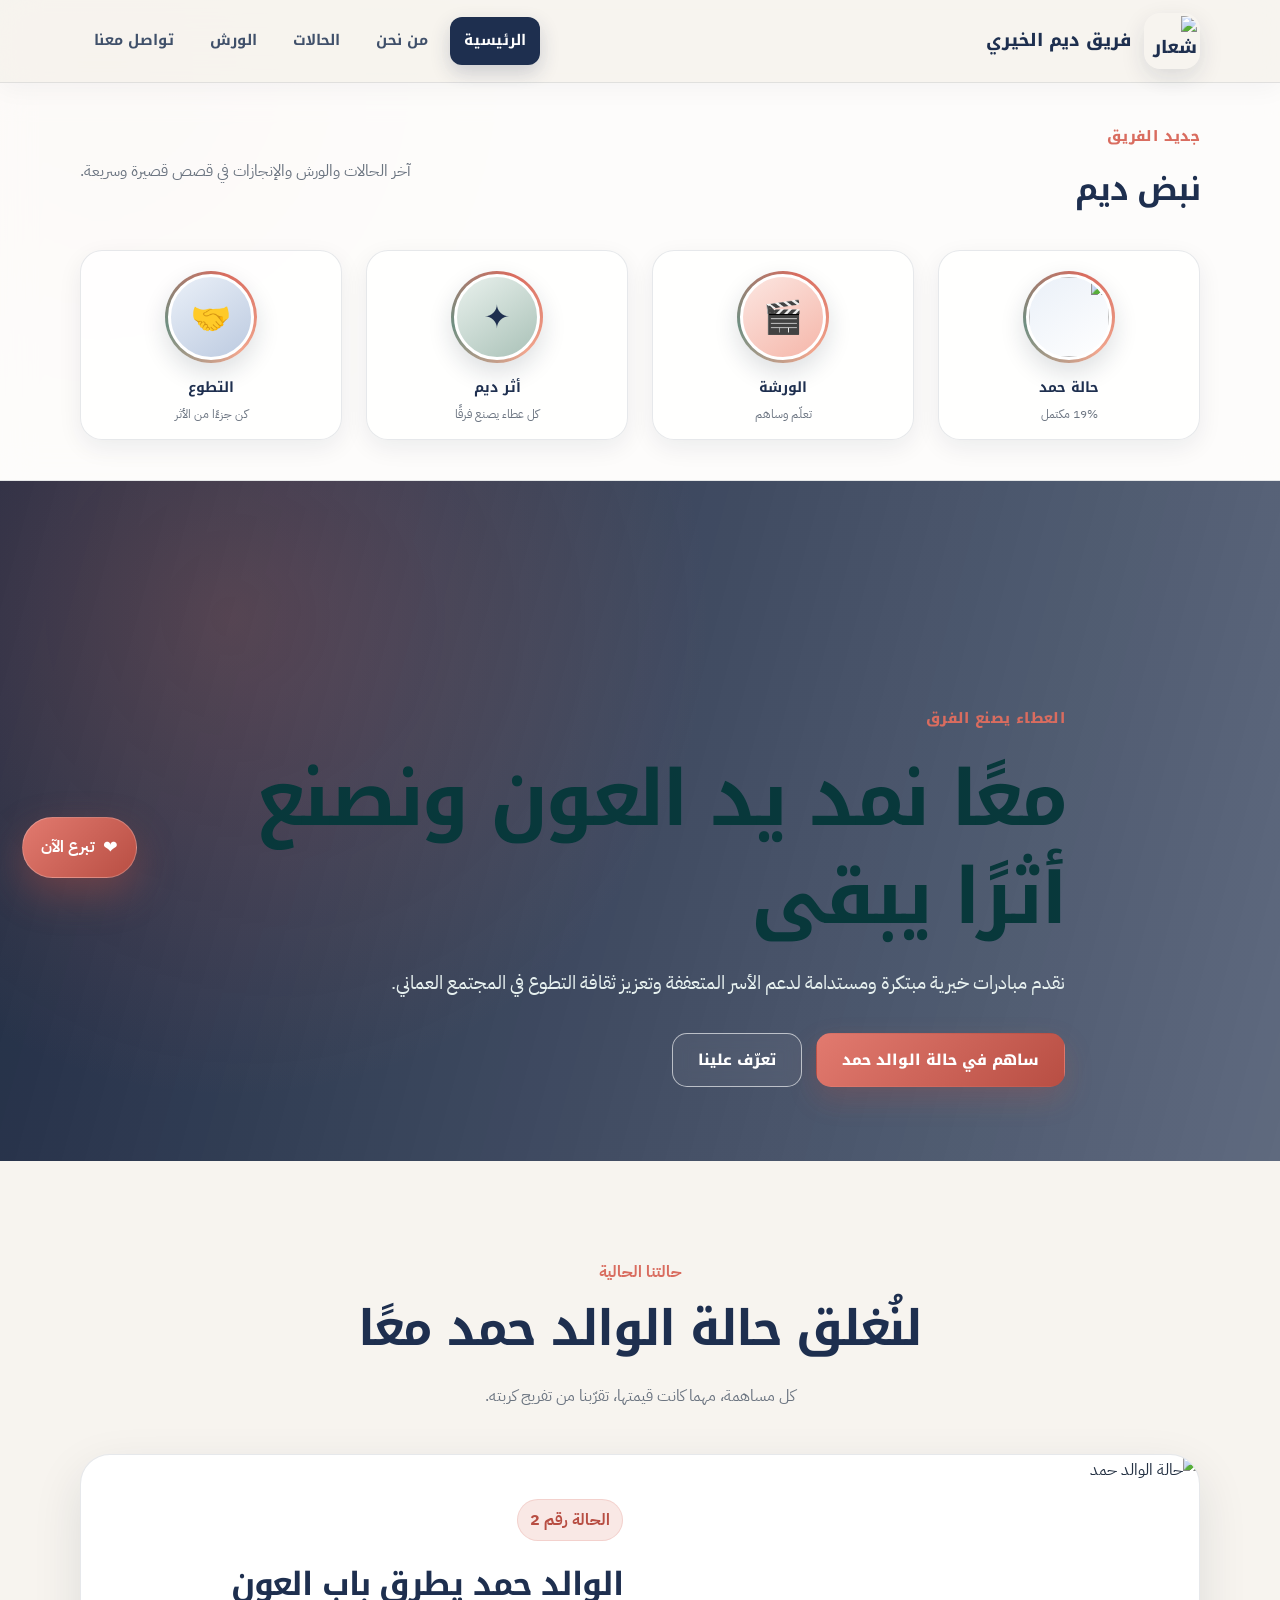
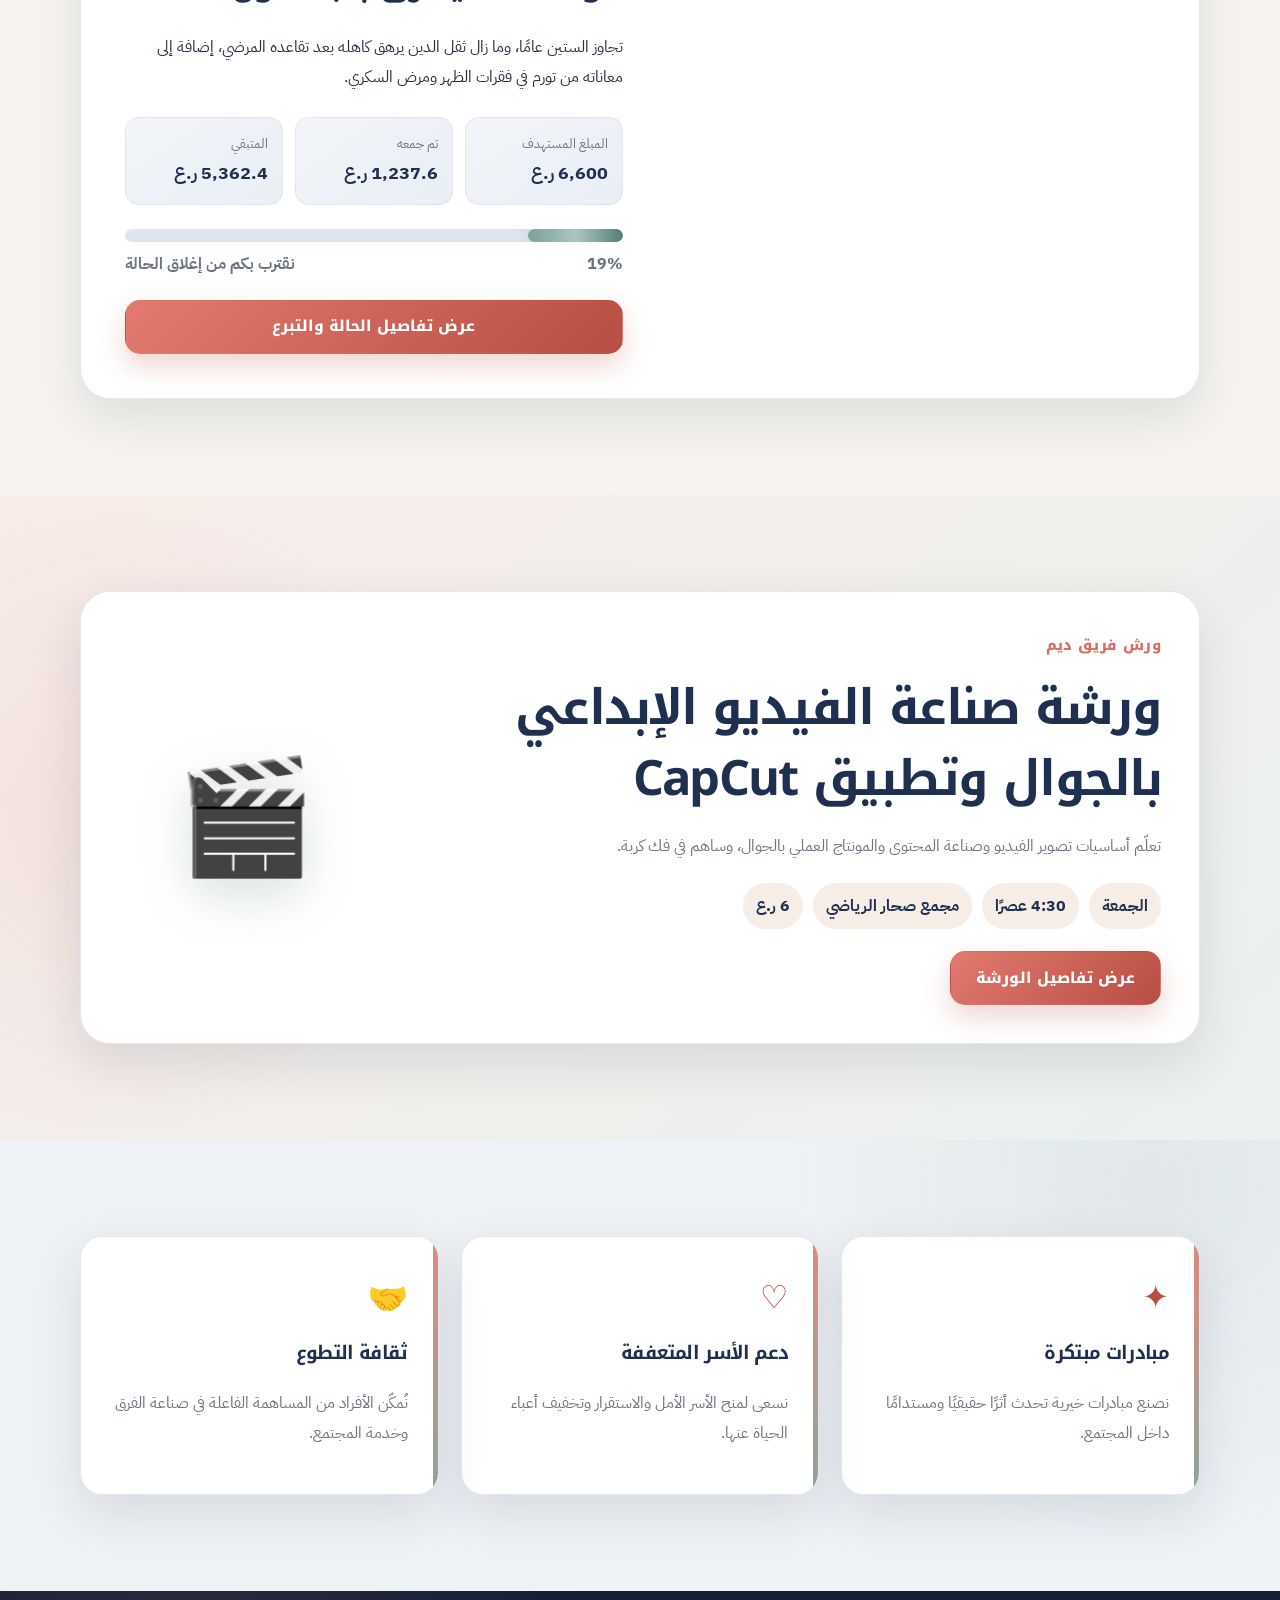
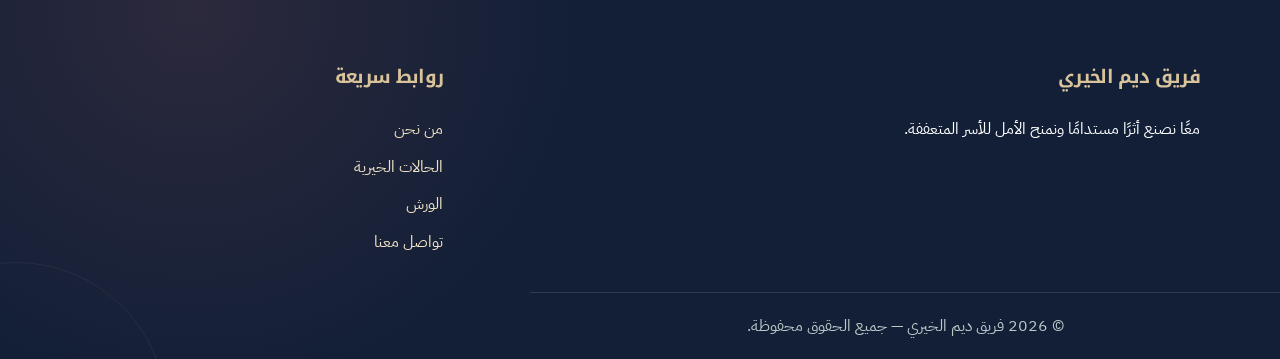
==== commit e6811cb5: "Add files via upload" ====
--- a/index.html
+++ b/index.html
@@ -107,7 +107,7 @@
 
       <footer class="story-footer">
         <button type="button" data-story-share>مشاركة القصة</button>
-        <span>اسحب أو اضغط للانتقال</span>
+        <span class="story-mobile-hint">اسحب أو اضغط للانتقال</span><span class="story-desktop-hint">استخدم الأسهم للتنقل والمسافة للإيقاف</span>
       </footer>
     </section>
   </div>
--- a/style.css
+++ b/style.css
@@ -1400,3 +1400,125 @@
   .story-nav{opacity:.15;width:35%;height:60%;top:50%;background:transparent;font-size:0}
   .story-prev{right:0}.story-next{left:0}
 }
+
+
+/* =========================================================
+   V7.1 — تحسين ظهور نبض ديم على اللابتوب والشاشات الكبيرة
+   ========================================================= */
+@media (min-width: 801px){
+  .deem-stories{
+    padding:38px 0 32px;
+  }
+
+  .stories-heading{
+    align-items:center;
+    margin-bottom:25px;
+  }
+
+  .stories-heading h2{
+    font-size:2rem;
+  }
+
+  .stories-heading p{
+    max-width:500px;
+    text-align:left;
+    font-size:1rem;
+  }
+
+  .stories-rail{
+    display:grid;
+    grid-template-columns:repeat(4,minmax(150px,1fr));
+    gap:18px;
+    overflow:visible;
+    padding:4px 0 8px;
+  }
+
+  .story-bubble{
+    width:100%;
+    min-height:174px;
+    padding:20px 14px 16px;
+    border:1px solid var(--border);
+    border-radius:22px;
+    background:rgba(255,255,255,.78);
+    box-shadow:var(--shadow-sm);
+    transition:transform .28s ease,box-shadow .28s ease,border-color .28s ease;
+  }
+
+  .story-bubble:hover{
+    transform:translateY(-7px);
+    box-shadow:var(--shadow);
+    border-color:rgba(217,108,95,.28);
+  }
+
+  .story-bubble:focus-visible{
+    outline:3px solid rgba(217,108,95,.45);
+    outline-offset:4px;
+  }
+
+  .story-ring{
+    width:92px;
+    height:92px;
+  }
+
+  .story-bubble strong{
+    margin-top:7px;
+    font-size:.88rem;
+  }
+
+  .story-bubble small{
+    display:block;
+    font-size:.76rem;
+  }
+
+  .story-panel{
+    width:min(460px,calc(100vw - 80px));
+    height:min(790px,calc(100vh - 54px));
+  }
+
+  .story-nav{
+    opacity:0;
+    transition:opacity .2s ease,background .2s ease,transform .2s ease;
+  }
+
+  .story-panel:hover .story-nav,
+  .story-nav:focus-visible{
+    opacity:.92;
+  }
+
+  .story-nav:hover{
+    background:rgba(255,255,255,.18);
+  }
+
+  .story-prev:hover{
+    transform:translateY(-50%) translateX(3px);
+  }
+
+  .story-next:hover{
+    transform:translateY(-50%) translateX(-3px);
+  }
+
+  .story-tools button:hover{
+    background:rgba(255,255,255,.18);
+  }
+
+  .story-footer button:hover{
+    text-decoration:underline;
+  }
+}
+
+@media (min-width: 1200px){
+  .stories-rail{
+    grid-template-columns:repeat(4,1fr);
+    gap:24px;
+  }
+
+  .story-bubble{
+    min-height:185px;
+  }
+}
+
+.story-desktop-hint{display:none}
+@media(min-width:801px){
+  .story-mobile-hint{display:none}
+  .story-desktop-hint{display:inline}
+}
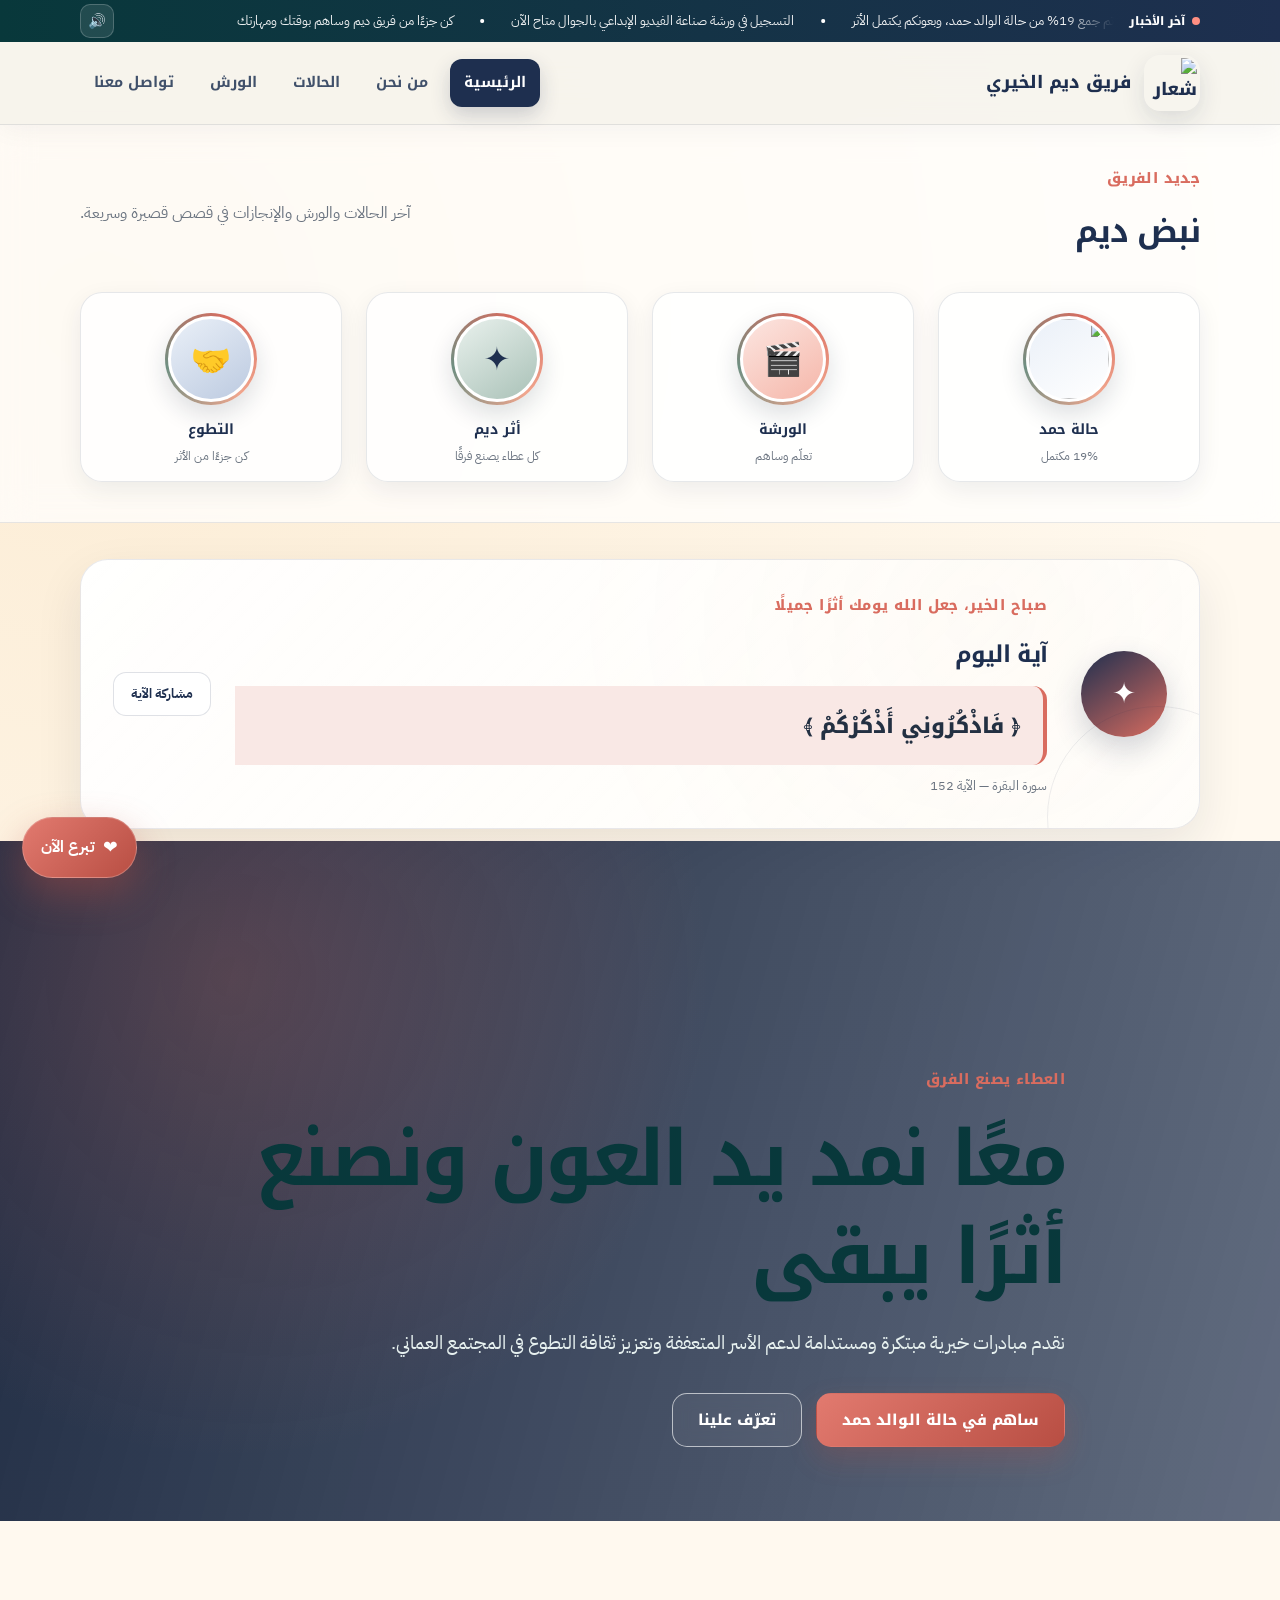
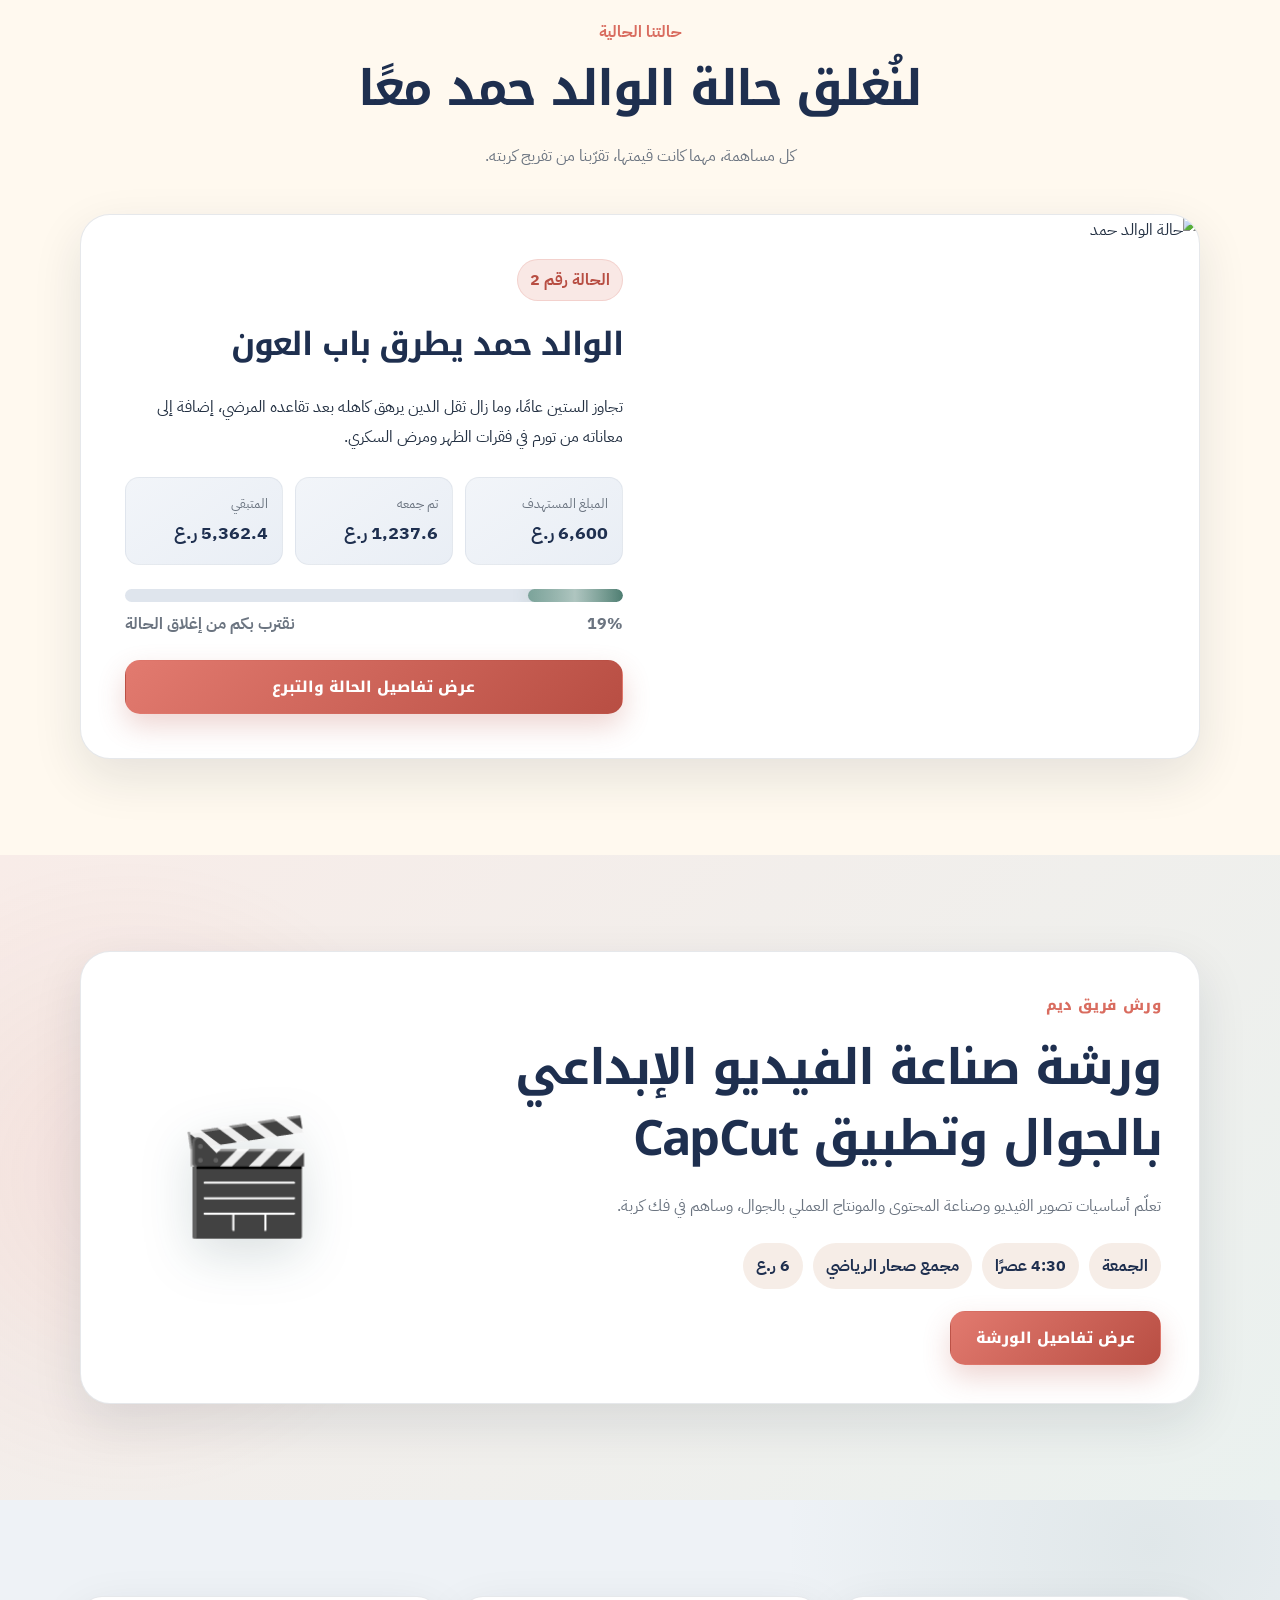
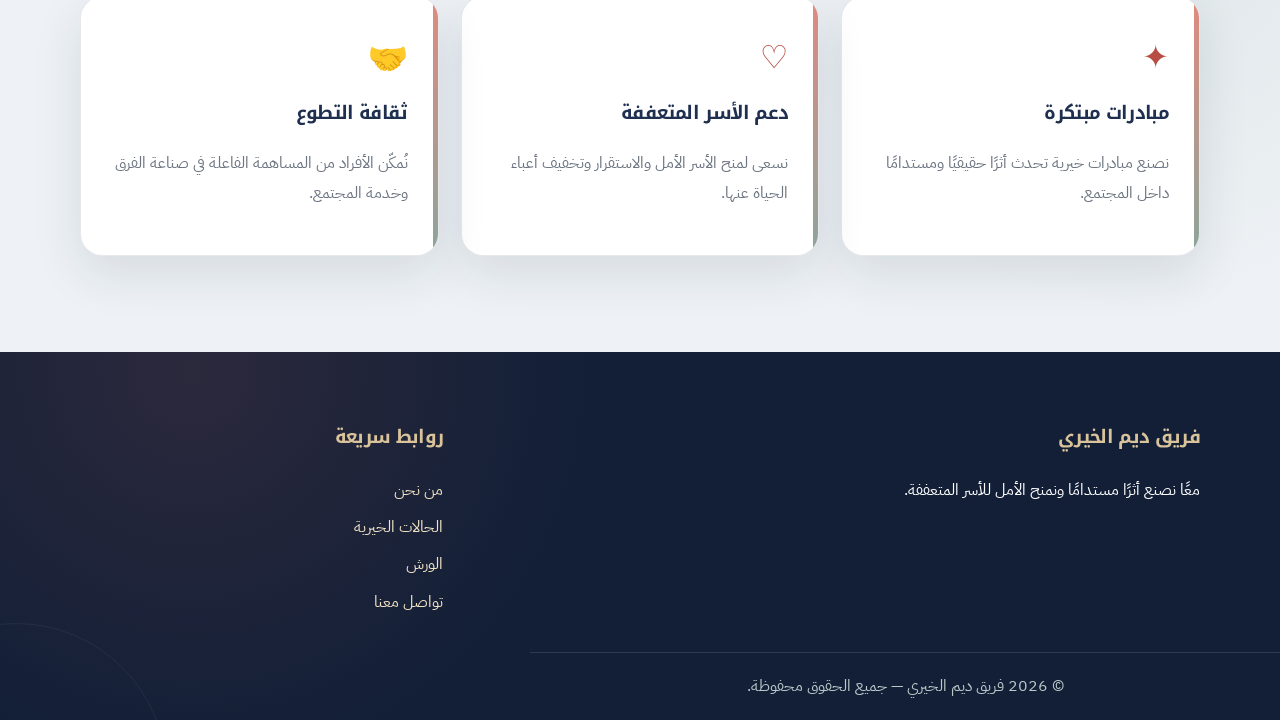
==== commit e5a62cde: "Add files via upload" ====
--- a/index.html
+++ b/index.html
@@ -14,6 +14,24 @@
 
 </head>
 <body>
+
+  <!-- شريط أخبار ديم -->
+  <div class="deem-breaking" role="region" aria-label="آخر أخبار فريق ديم">
+    <div class="container breaking-inner">
+      <span class="breaking-label"><i></i> آخر الأخبار</span>
+      <div class="breaking-window">
+        <div class="breaking-track" data-breaking-track>
+          <a href="cases.html">تم جمع 19% من حالة الوالد حمد، وبعونكم يكتمل الأثر</a>
+          <span>•</span>
+          <a href="workshops.html">التسجيل في ورشة صناعة الفيديو الإبداعي بالجوال متاح الآن</a>
+          <span>•</span>
+          <a href="contact.html">كن جزءًا من فريق ديم وساهم بوقتك ومهارتك</a>
+        </div>
+      </div>
+      <button class="sound-toggle" type="button" data-sound-toggle aria-label="تشغيل أو إيقاف أصوات الموقع" title="أصوات الموقع">🔊</button>
+    </div>
+  </div>
+
 
 <header class="site-header">
   <div class="container nav-wrap">
@@ -112,6 +130,22 @@
     </section>
   </div>
 
+  <!-- آية اليوم: تتغير تلقائيًا ضمن دورة من 300 آية -->
+  <section class="daily-inspiration" aria-labelledby="daily-title">
+    <div class="container">
+      <article class="daily-card">
+        <div class="daily-orbit" aria-hidden="true"><span>✦</span></div>
+        <div class="daily-content">
+          <span class="section-tag" data-daily-greeting>رسالة اليوم</span>
+          <h2 id="daily-title">آية اليوم</h2>
+          <blockquote data-daily-text>﴿ إِنَّ مَعَ الْعُسْرِ يُسْرًا ﴾</blockquote>
+          <p data-daily-source>سورة الشرح — الآية 6</p>
+        </div>
+        <button type="button" class="daily-share" data-daily-share>مشاركة الآية</button>
+      </article>
+    </div>
+  </section>
+
   <section class="hero">
     <div class="hero-overlay"></div>
     <div class="container hero-content">
@@ -223,5 +257,20 @@
   <strong>تبرع الآن</strong>
 </a>
 
+
+  <!-- إشعارات الموقع -->
+  <div class="deem-notifications" data-notifications aria-live="polite" aria-atomic="true"></div>
+
+  <template id="notification-template">
+    <article class="deem-toast">
+      <span class="toast-icon">✦</span>
+      <div>
+        <strong data-toast-title></strong>
+        <p data-toast-text></p>
+      </div>
+      <button type="button" data-toast-close aria-label="إغلاق الإشعار">×</button>
+    </article>
+  </template>
+
 </body>
 </html>
--- a/style.css
+++ b/style.css
@@ -1522,3 +1522,215 @@
   .story-mobile-hint{display:none}
   .story-desktop-hint{display:inline}
 }
+
+
+/* =========================================================
+   DEEM V8 — الوقت، آية اليوم، الأخبار، الإشعارات والأصوات
+   ========================================================= */
+:root{
+  --time-glow:rgba(217,108,95,.16);
+  --time-sky:#F7F4EF;
+}
+body{
+  transition:background-color .6s ease,color .4s ease;
+  background:
+    radial-gradient(circle at 8% 8%,var(--time-glow),transparent 30%),
+    var(--time-sky);
+}
+body.time-morning{--time-glow:rgba(239,184,104,.20);--time-sky:#FFF9EF}
+body.time-afternoon{--time-glow:rgba(217,108,95,.16);--time-sky:#F7F4EF}
+body.time-evening{--time-glow:rgba(92,116,153,.17);--time-sky:#F2F4F8}
+body.time-night{--time-glow:rgba(47,65,98,.20);--time-sky:#EEF1F6}
+
+.deem-breaking{
+  position:relative;
+  z-index:1200;
+  background:linear-gradient(90deg,var(--primary-dark),var(--primary));
+  color:white;
+  min-height:42px;
+  overflow:hidden;
+}
+.breaking-inner{
+  min-height:42px;
+  display:flex;
+  align-items:center;
+  gap:15px;
+}
+.breaking-label{
+  flex:none;
+  display:flex;
+  align-items:center;
+  gap:7px;
+  font-family:"Noto Kufi Arabic",sans-serif;
+  font-size:.73rem;
+  font-weight:800;
+  color:#fff;
+}
+.breaking-label i{
+  width:8px;height:8px;border-radius:50%;
+  background:#FF8F82;
+  box-shadow:0 0 0 0 rgba(255,143,130,.7);
+  animation:breakingPulse 1.6s infinite;
+}
+@keyframes breakingPulse{
+  70%{box-shadow:0 0 0 8px rgba(255,143,130,0)}
+  100%{box-shadow:0 0 0 0 rgba(255,143,130,0)}
+}
+.breaking-window{
+  min-width:0;
+  flex:1;
+  overflow:hidden;
+  mask-image:linear-gradient(90deg,transparent,#000 5%,#000 95%,transparent);
+}
+.breaking-track{
+  width:max-content;
+  display:flex;
+  align-items:center;
+  gap:26px;
+  white-space:nowrap;
+  animation:breakingMove 28s linear infinite;
+  will-change:transform;
+}
+.breaking-track:hover{animation-play-state:paused}
+.breaking-track a{
+  color:rgba(255,255,255,.92);
+  text-decoration:none;
+  font-size:.79rem;
+}
+.breaking-track a:hover{color:white;text-decoration:underline}
+@keyframes breakingMove{
+  from{transform:translateX(-8%)}
+  to{transform:translateX(68%)}
+}
+.sound-toggle{
+  flex:none;
+  width:34px;height:34px;
+  border:1px solid rgba(255,255,255,.2);
+  border-radius:10px;
+  background:rgba(255,255,255,.1);
+  color:white;
+  cursor:pointer;
+  font-size:.9rem;
+}
+.sound-toggle.is-muted{opacity:.55}
+
+.daily-inspiration{padding:36px 0 12px}
+.daily-card{
+  position:relative;
+  display:grid;
+  grid-template-columns:96px 1fr auto;
+  align-items:center;
+  gap:24px;
+  padding:30px 32px;
+  border:1px solid rgba(30,47,79,.1);
+  border-radius:28px;
+  background:
+    linear-gradient(135deg,rgba(255,255,255,.96),rgba(255,255,255,.75)),
+    radial-gradient(circle at 80% 20%,var(--time-glow),transparent 45%);
+  box-shadow:0 18px 48px rgba(20,33,58,.09);
+  overflow:hidden;
+}
+.daily-card::after{
+  content:"";
+  position:absolute;
+  inset:auto -70px -100px auto;
+  width:220px;height:220px;
+  border:1px solid rgba(30,47,79,.08);
+  border-radius:50%;
+}
+.daily-orbit{
+  width:86px;height:86px;
+  display:grid;place-items:center;
+  border-radius:50%;
+  color:white;
+  font-size:1.8rem;
+  background:linear-gradient(145deg,var(--primary),var(--accent));
+  box-shadow:0 12px 30px rgba(30,47,79,.2);
+}
+.daily-orbit span{animation:dailyFloat 3s ease-in-out infinite}
+@keyframes dailyFloat{50%{transform:translateY(-5px) rotate(8deg)}}
+.daily-content h2{margin:4px 0 10px;font-size:1.45rem;color:var(--primary)}
+.daily-content blockquote{
+  margin:0;
+  font-family:"Noto Kufi Arabic",sans-serif;
+  color:var(--text);
+  font-size:clamp(1.05rem,2vw,1.35rem);
+  line-height:2;
+}
+.daily-content p{margin:8px 0 0;color:var(--muted);font-size:.84rem}
+.daily-share{
+  position:relative;z-index:2;
+  min-height:44px;
+  padding:0 17px;
+  border:1px solid rgba(30,47,79,.14);
+  border-radius:13px;
+  background:white;
+  color:var(--primary);
+  font-family:inherit;
+  font-weight:700;
+  cursor:pointer;
+}
+.daily-share:hover{transform:translateY(-2px);box-shadow:var(--shadow-sm)}
+
+.deem-notifications{
+  position:fixed;
+  z-index:10000;
+  top:64px;
+  left:20px;
+  width:min(390px,calc(100vw - 32px));
+  display:flex;
+  flex-direction:column;
+  gap:12px;
+  pointer-events:none;
+}
+.deem-toast{
+  pointer-events:auto;
+  display:grid;
+  grid-template-columns:42px 1fr 30px;
+  align-items:start;
+  gap:11px;
+  padding:15px;
+  color:var(--text);
+  background:rgba(255,255,255,.95);
+  border:1px solid rgba(30,47,79,.1);
+  border-radius:18px;
+  box-shadow:0 18px 50px rgba(20,33,58,.2);
+  backdrop-filter:blur(18px);
+  animation:toastIn .4s cubic-bezier(.2,.8,.2,1) both;
+}
+.deem-toast.is-leaving{animation:toastOut .3s ease both}
+.toast-icon{
+  width:42px;height:42px;border-radius:13px;
+  display:grid;place-items:center;
+  background:linear-gradient(145deg,var(--primary),var(--accent));
+  color:white;
+}
+.deem-toast strong{display:block;color:var(--primary);font-size:.88rem;margin-bottom:3px}
+.deem-toast p{margin:0;color:var(--muted);font-size:.78rem;line-height:1.7}
+.deem-toast button{
+  border:0;background:transparent;color:var(--muted);
+  cursor:pointer;font-size:1.2rem;
+}
+@keyframes toastIn{from{opacity:0;transform:translateX(-24px) scale(.96)}to{opacity:1;transform:none}}
+@keyframes toastOut{to{opacity:0;transform:translateX(-20px) scale(.96)}}
+
+@media(max-width:800px){
+  .breaking-inner{gap:9px}
+  .breaking-label{font-size:.67rem}
+  .breaking-track{animation-duration:22s}
+  .sound-toggle{width:31px;height:31px}
+  .daily-inspiration{padding-top:24px}
+  .daily-card{
+    grid-template-columns:62px 1fr;
+    gap:15px;
+    padding:22px 18px;
+    border-radius:22px;
+  }
+  .daily-orbit{width:60px;height:60px;font-size:1.25rem}
+  .daily-share{grid-column:1/-1;width:100%}
+  .daily-content blockquote{font-size:.96rem}
+  .deem-notifications{top:53px;left:16px}
+}
+@media(prefers-reduced-motion:reduce){
+  .breaking-track,.breaking-label i,.daily-orbit span{animation:none}
+}
